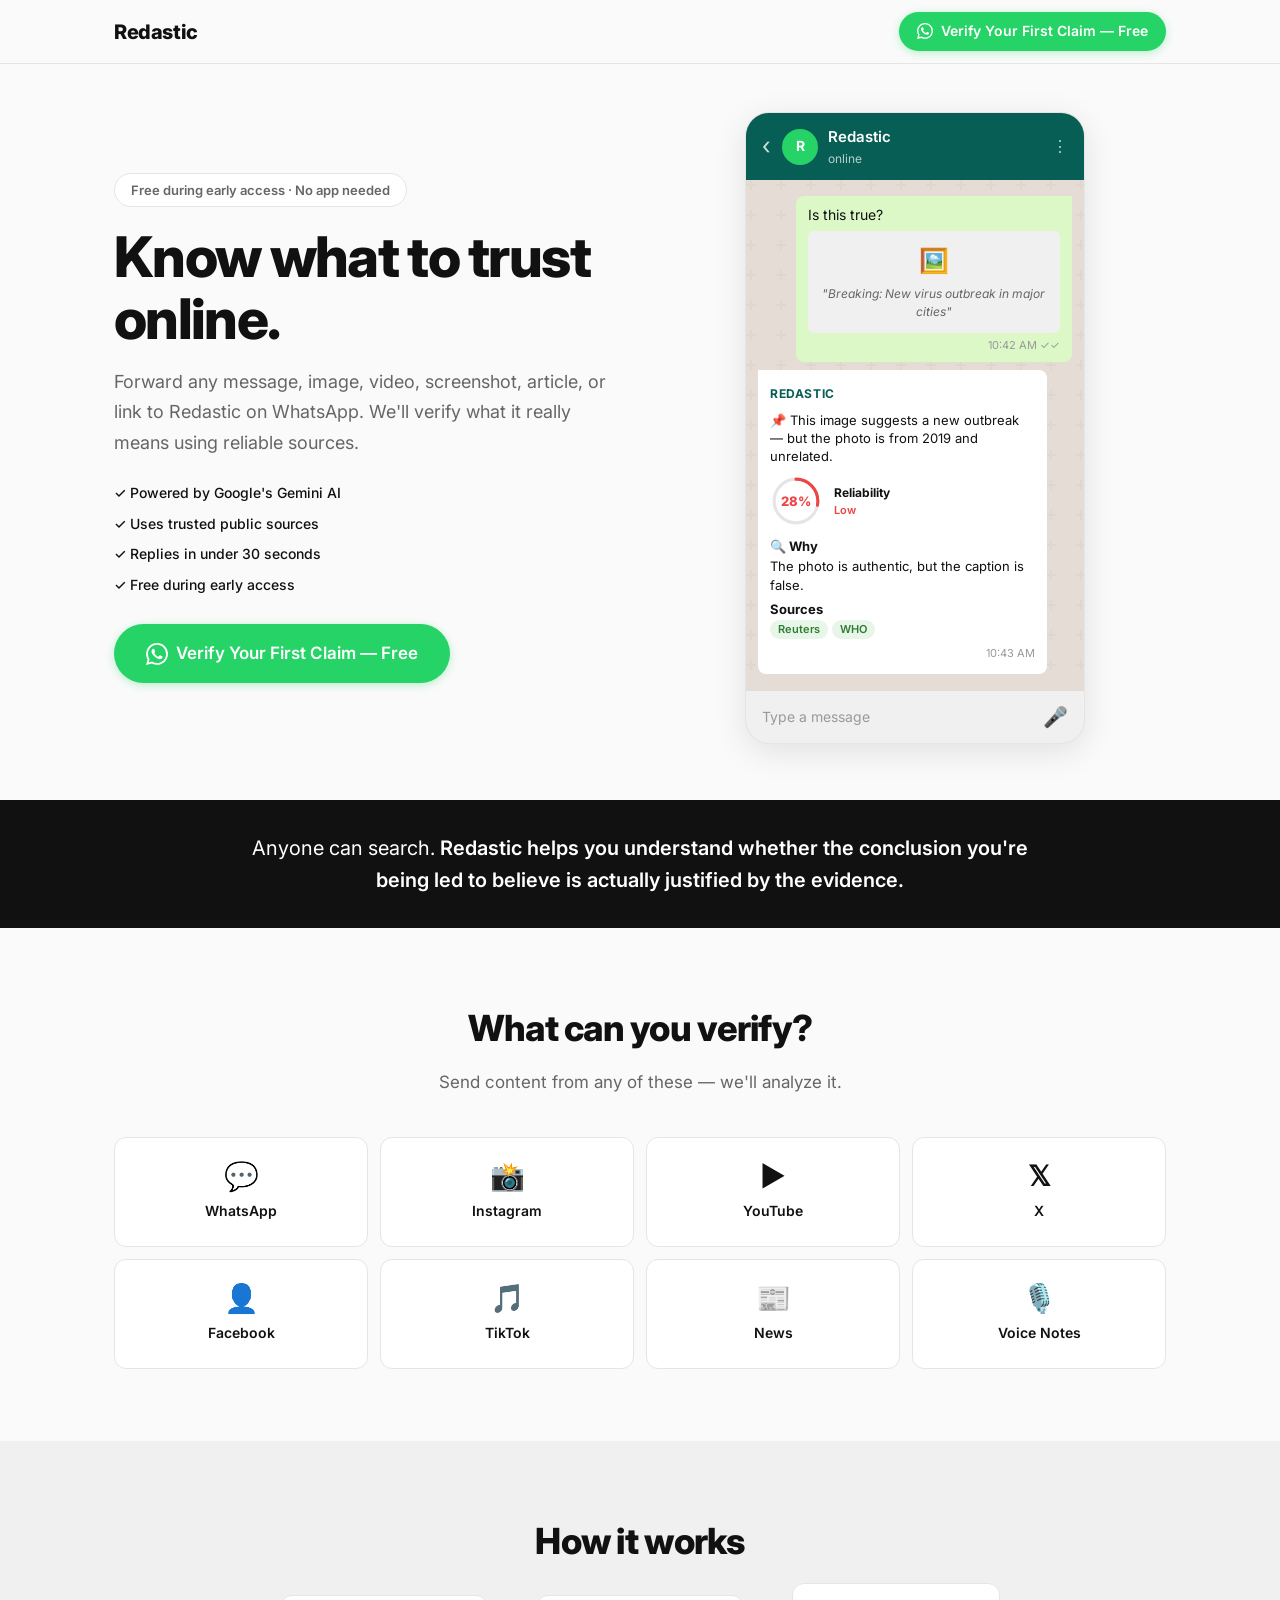
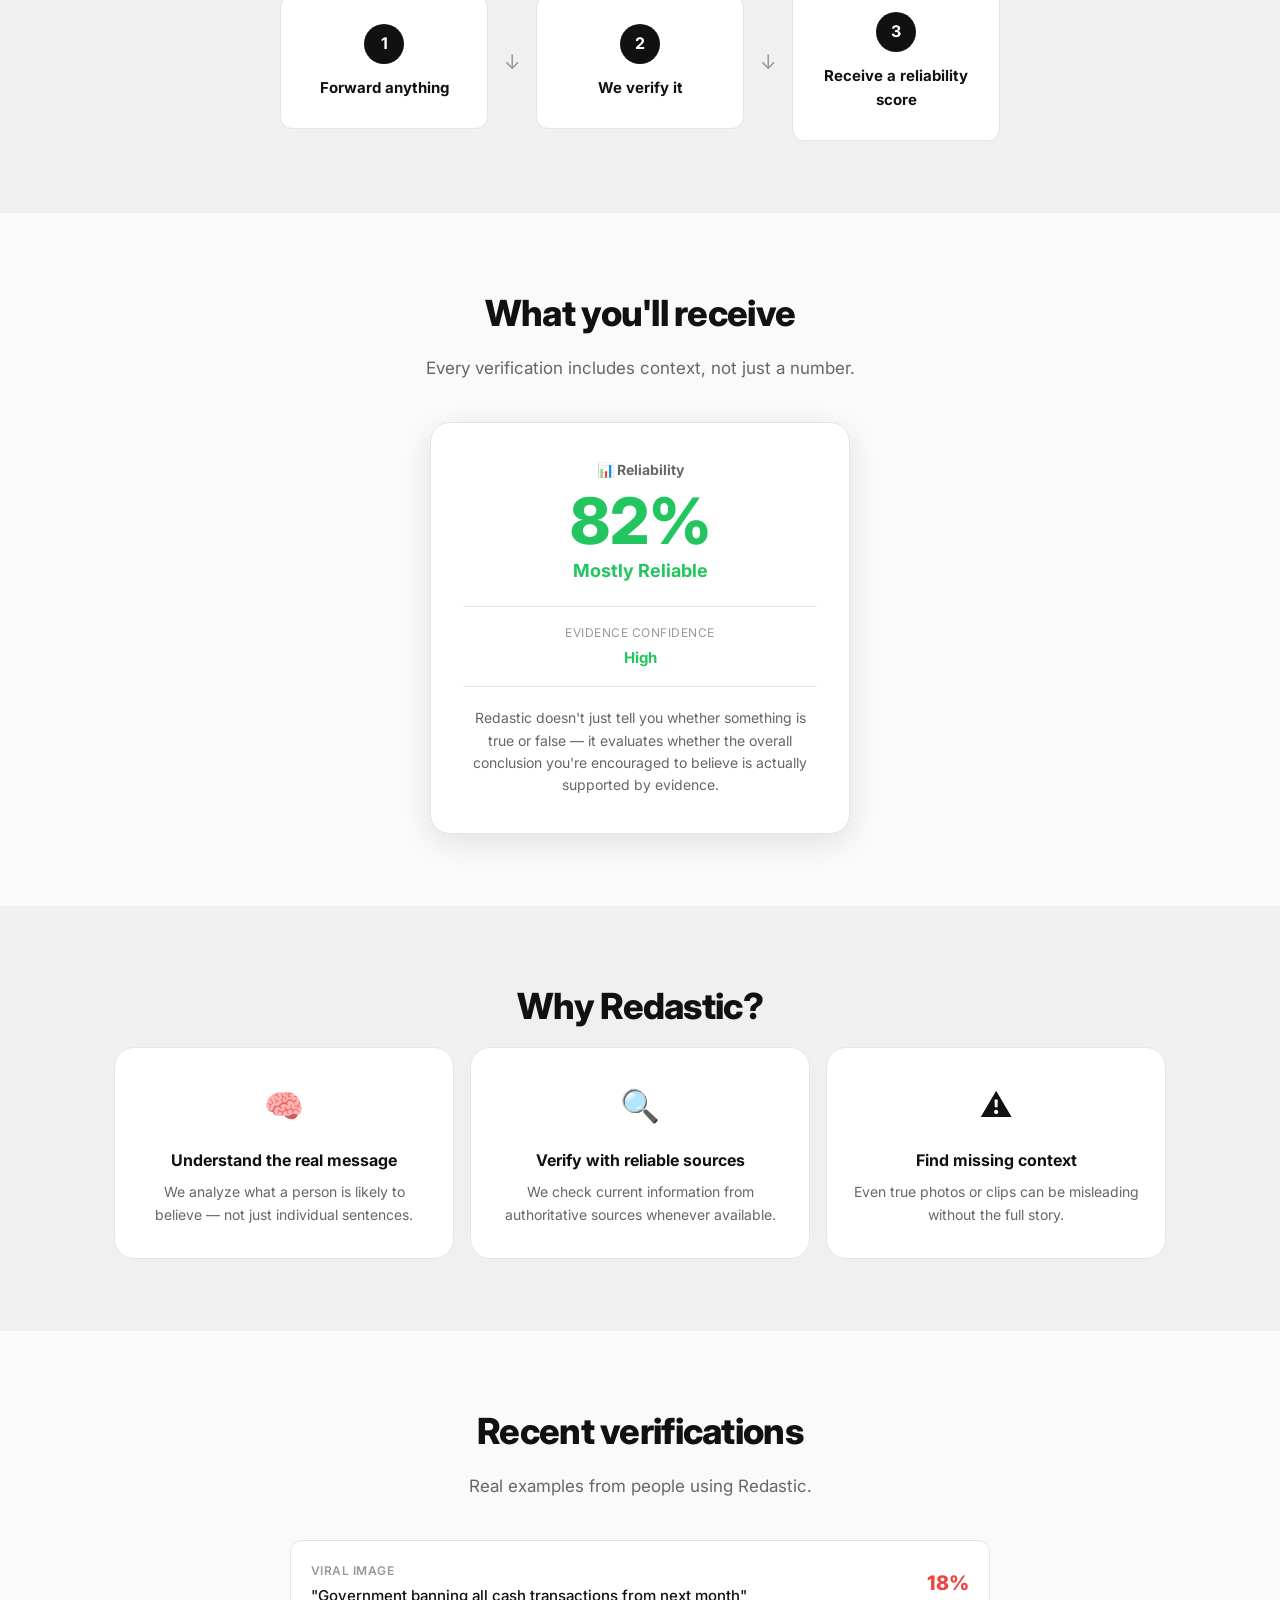
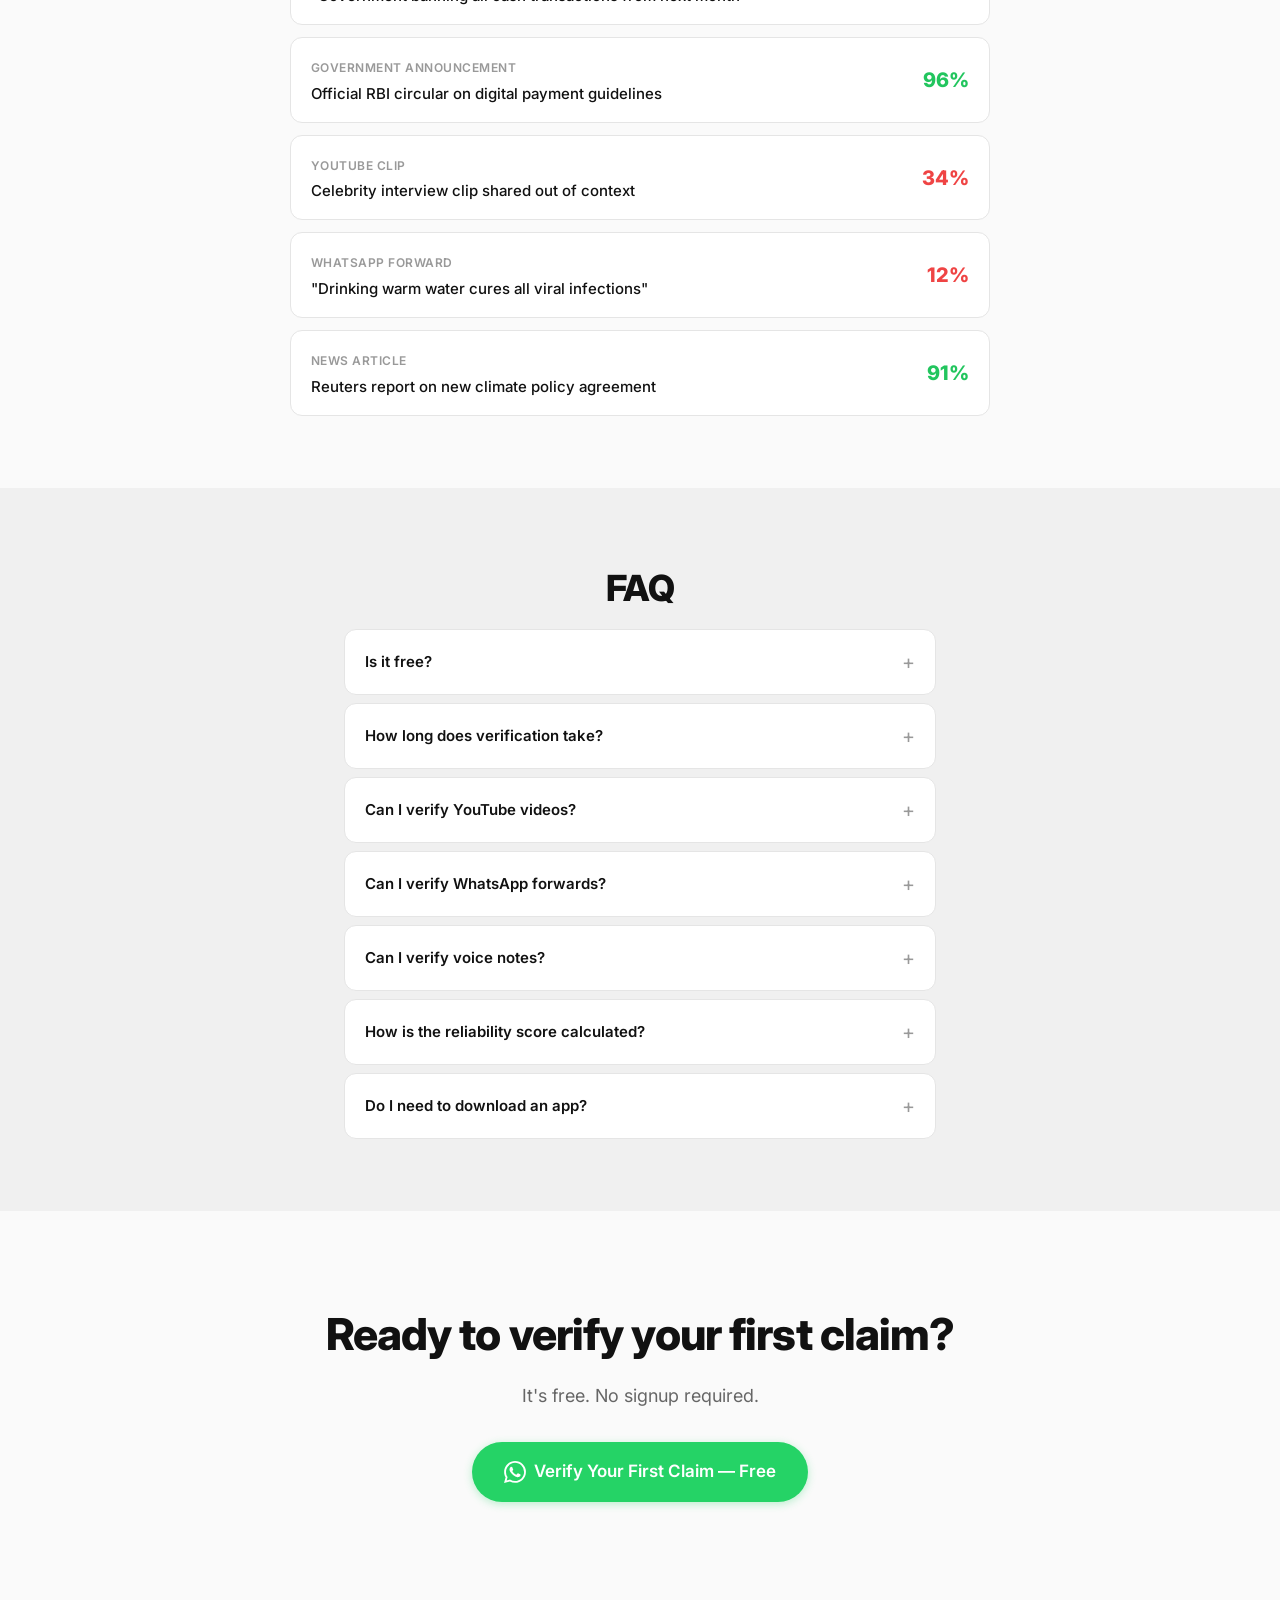
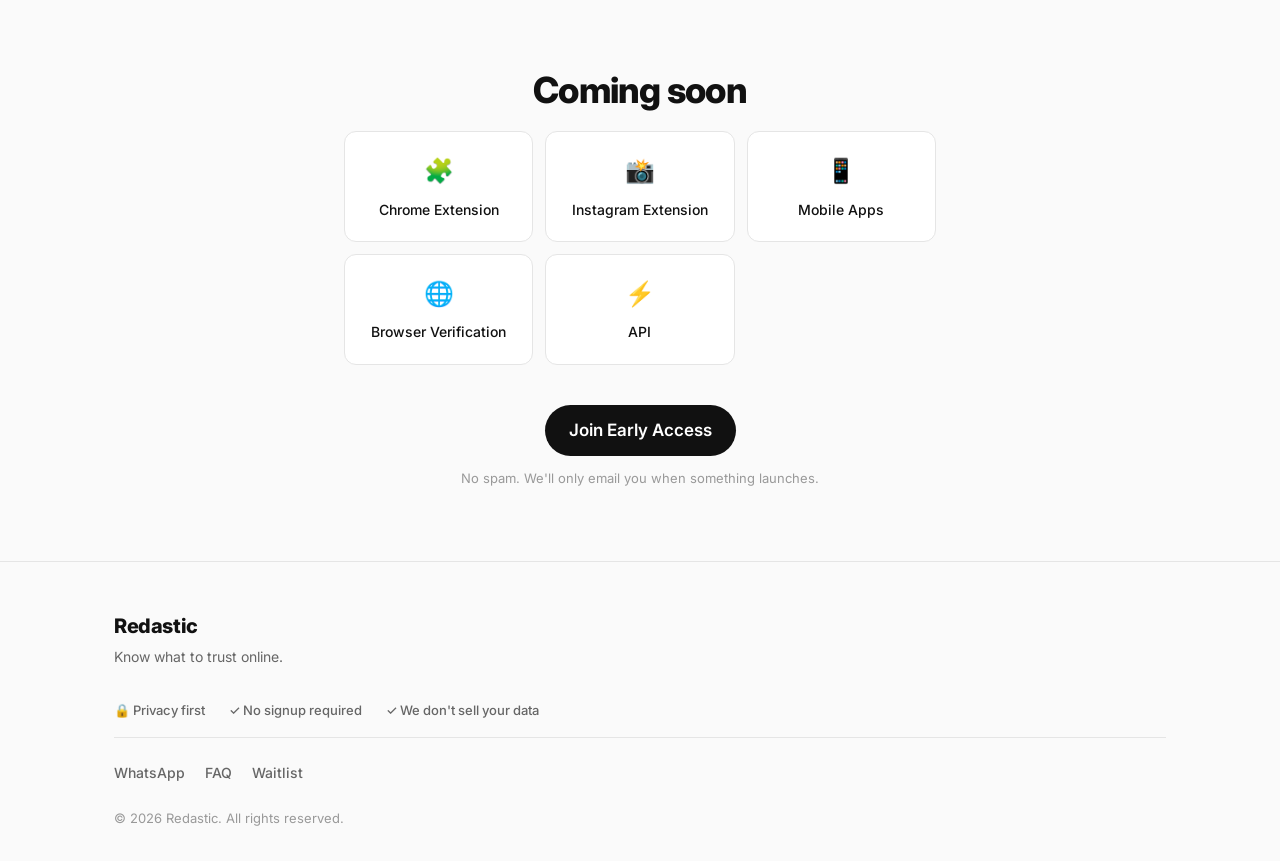
==== index.html @ 73dcb7c3 "Initial commit" ====
<!DOCTYPE html>
<html lang="en">
<head>
  <meta charset="UTF-8">
  <meta name="viewport" content="width=device-width, initial-scale=1.0">
  <title>Redastic — Know what to trust online</title>
  <meta name="description" content="Forward any message, image, video, or link to Redastic on WhatsApp. We verify what it really means using reliable sources. Free during early access.">
  <meta name="keywords" content="verify whatsapp message, fact check image, verify instagram reel, is this news fake, verify youtube video, ai fact checker, check if image is fake">
  <meta property="og:title" content="Redastic — Know what to trust online">
  <meta property="og:description" content="Forward any message, image, video, or link to Redastic on WhatsApp. We verify what it really means using reliable sources.">
  <meta property="og:type" content="website">
  <meta property="og:url" content="https://redastic.com">
  <meta name="twitter:card" content="summary_large_image">
  <link rel="canonical" href="https://redastic.com">
  <link rel="preconnect" href="https://fonts.googleapis.com">
  <link rel="preconnect" href="https://fonts.gstatic.com" crossorigin>
  <link href="https://fonts.googleapis.com/css2?family=Inter:wght@400;500;600;700;800&display=swap" rel="stylesheet">
  <link rel="stylesheet" href="css/styles.css">
  <link rel="icon" href="data:image/svg+xml,<svg xmlns='http://www.w3.org/2000/svg' viewBox='0 0 100 100'><text y='.9em' font-size='90'>🛡️</text></svg>">
</head>
<body>

  <!-- Nav -->
  <nav class="nav">
    <div class="container nav-inner">
      <a href="#" class="logo">Redastic</a>
      <a href="#" data-link="whatsapp" class="btn btn-whatsapp btn-sm" target="_blank" rel="noopener">
        <svg class="icon" viewBox="0 0 24 24" fill="currentColor" aria-hidden="true"><path d="M17.472 14.382c-.297-.149-1.758-.867-2.03-.967-.273-.099-.471-.148-.67.15-.197.297-.767.966-.94 1.164-.173.199-.347.223-.644.075-.297-.15-1.255-.463-2.39-1.475-.883-.788-1.48-1.761-1.653-2.059-.173-.297-.018-.458.13-.606.134-.133.298-.347.446-.52.149-.174.198-.298.298-.497.099-.198.05-.371-.025-.52-.075-.149-.669-1.612-.916-2.207-.242-.579-.487-.5-.669-.51-.173-.008-.371-.01-.57-.01-.198 0-.52.074-.792.372-.272.297-1.04 1.016-1.04 2.479 0 1.462 1.065 2.875 1.213 3.074.149.198 2.096 3.2 5.077 4.487.709.306 1.262.489 1.694.625.712.227 1.36.195 1.871.118.571-.085 1.758-.719 2.006-1.413.248-.694.248-1.289.173-1.413-.074-.124-.272-.198-.57-.347m-5.421 7.403h-.004a9.87 9.87 0 01-5.031-1.378l-.361-.214-3.741.982.998-3.648-.235-.374a9.86 9.86 0 01-1.51-5.26c.001-5.45 4.436-9.884 9.888-9.884 2.64 0 5.122 1.03 6.988 2.898a9.825 9.825 0 012.893 6.994c-.003 5.45-4.435 9.884-9.885 9.884m8.413-18.297A11.815 11.815 0 0012.05 0C5.495 0 .16 5.335.157 11.892c0 2.096.547 4.142 1.588 5.945L.057 24l6.305-1.654a11.882 11.882 0 005.683 1.448h.005c6.554 0 11.89-5.335 11.893-11.893a11.821 11.821 0 00-3.48-8.413z"/></svg>
        <span data-config="cta-text">Verify Your First Claim — Free</span>
      </a>
    </div>
  </nav>

  <!-- Hero -->
  <section class="hero">
    <div class="container hero-grid">
      <div class="hero-content reveal">
        <div class="hero-badge">Free during early access · No app needed</div>
        <h1 class="hero-title">Know what to trust online.</h1>
        <p class="hero-subtitle">
          Forward any message, image, video, screenshot, article, or link to Redastic on WhatsApp.
          We'll verify what it really means using reliable sources.
        </p>

        <ul class="trust-signals">
          <li>✓ Powered by Google's Gemini AI</li>
          <li>✓ Uses trusted public sources</li>
          <li>✓ Replies in under 30 seconds</li>
          <li>✓ Free during early access</li>
        </ul>

        <a href="#" data-link="whatsapp" class="btn btn-whatsapp btn-lg" target="_blank" rel="noopener">
          <svg class="icon" viewBox="0 0 24 24" fill="currentColor" aria-hidden="true"><path d="M17.472 14.382c-.297-.149-1.758-.867-2.03-.967-.273-.099-.471-.148-.67.15-.197.297-.767.966-.94 1.164-.173.199-.347.223-.644.075-.297-.15-1.255-.463-2.39-1.475-.883-.788-1.48-1.761-1.653-2.059-.173-.297-.018-.458.13-.606.134-.133.298-.347.446-.52.149-.174.198-.298.298-.497.099-.198.05-.371-.025-.52-.075-.149-.669-1.612-.916-2.207-.242-.579-.487-.5-.669-.51-.173-.008-.371-.01-.57-.01-.198 0-.52.074-.792.372-.272.297-1.04 1.016-1.04 2.479 0 1.462 1.065 2.875 1.213 3.074.149.198 2.096 3.2 5.077 4.487.709.306 1.262.489 1.694.625.712.227 1.36.195 1.871.118.571-.085 1.758-.719 2.006-1.413.248-.694.248-1.289.173-1.413-.074-.124-.272-.198-.57-.347m-5.421 7.403h-.004a9.87 9.87 0 01-5.031-1.378l-.361-.214-3.741.982.998-3.648-.235-.374a9.86 9.86 0 01-1.51-5.26c.001-5.45 4.436-9.884 9.888-9.884 2.64 0 5.122 1.03 6.988 2.898a9.825 9.825 0 012.893 6.994c-.003 5.45-4.435 9.884-9.885 9.884m8.413-18.297A11.815 11.815 0 0012.05 0C5.495 0 .16 5.335.157 11.892c0 2.096.547 4.142 1.588 5.945L.057 24l6.305-1.654a11.882 11.882 0 005.683 1.448h.005c6.554 0 11.89-5.335 11.893-11.893a11.821 11.821 0 00-3.48-8.413z"/></svg>
          <span data-config="cta-text">Verify Your First Claim — Free</span>
        </a>
      </div>

      <div class="hero-demo reveal reveal-delay">
        <div class="phone-mockup">
          <div class="phone-header">
            <div class="phone-back">‹</div>
            <div class="phone-contact">
              <div class="phone-avatar">R</div>
              <div>
                <div class="phone-name">Redastic</div>
                <div class="phone-status">online</div>
              </div>
            </div>
            <div class="phone-actions">⋮</div>
          </div>
          <div class="phone-chat" id="chat-demo">
            <div class="chat-bubble chat-outgoing">
              <p>Is this true?</p>
              <div class="forwarded-image">
                <div class="fake-image-placeholder">
                  <span>🖼️</span>
                  <p>"Breaking: New virus outbreak in major cities"</p>
                </div>
              </div>
              <span class="chat-time">10:42 AM ✓✓</span>
            </div>
            <div class="chat-bubble chat-incoming chat-result" id="result-bubble">
              <div class="result-header">
                <span class="result-label">Redastic</span>
              </div>
              <p class="result-pin">📌 This image suggests a new outbreak — but the photo is from 2019 and unrelated.</p>
              <div class="trust-score trust-low">
                <div class="score-ring">
                  <svg viewBox="0 0 100 100">
                    <circle cx="50" cy="50" r="42" class="score-bg"/>
                    <circle cx="50" cy="50" r="42" class="score-fill score-fill-low" style="stroke-dashoffset: 190"/>
                  </svg>
                  <span class="score-number">28%</span>
                </div>
                <div>
                  <span class="score-label">Reliability</span>
                  <span class="score-sublabel">Low</span>
                </div>
              </div>
              <div class="result-why">
                <strong>🔍 Why</strong>
                The photo is authentic, but the caption is false.
              </div>
              <div class="result-sources">
                <strong>Sources</strong>
                <div class="source-tags">
                  <span class="source-tag">Reuters</span>
                  <span class="source-tag">WHO</span>
                </div>
              </div>
              <span class="chat-time">10:43 AM</span>
            </div>
          </div>
          <div class="phone-input">
            <span>Type a message</span>
            <div class="phone-mic">🎤</div>
          </div>
        </div>
      </div>
    </div>
  </section>

  <!-- USP -->
  <section class="usp-strip">
    <div class="container">
      <p class="usp-text reveal">
        Anyone can search. <strong>Redastic helps you understand whether the conclusion you're being led to believe is actually justified by the evidence.</strong>
      </p>
    </div>
  </section>

  <!-- Supported Platforms -->
  <section class="section" id="platforms">
    <div class="container">
      <h2 class="section-title reveal">What can you verify?</h2>
      <p class="section-subtitle reveal">Send content from any of these — we'll analyze it.</p>
      <div class="platform-grid">
        <div class="platform-card reveal">
          <span class="platform-icon">💬</span>
          <span>WhatsApp</span>
        </div>
        <div class="platform-card reveal">
          <span class="platform-icon">📸</span>
          <span>Instagram</span>
        </div>
        <div class="platform-card reveal">
          <span class="platform-icon">▶️</span>
          <span>YouTube</span>
        </div>
        <div class="platform-card reveal">
          <span class="platform-icon">𝕏</span>
          <span>X</span>
        </div>
        <div class="platform-card reveal">
          <span class="platform-icon">👤</span>
          <span>Facebook</span>
        </div>
        <div class="platform-card reveal">
          <span class="platform-icon">🎵</span>
          <span>TikTok</span>
        </div>
        <div class="platform-card reveal">
          <span class="platform-icon">📰</span>
          <span>News</span>
        </div>
        <div class="platform-card reveal">
          <span class="platform-icon">🎙️</span>
          <span>Voice Notes</span>
        </div>
      </div>
    </div>
  </section>

  <!-- How it works -->
  <section class="section section-alt" id="how">
    <div class="container">
      <h2 class="section-title reveal">How it works</h2>
      <div class="steps-horizontal">
        <div class="step-mini reveal">
          <div class="step-mini-number">1</div>
          <h3>Forward anything</h3>
        </div>
        <div class="step-mini-arrow">↓</div>
        <div class="step-mini reveal">
          <div class="step-mini-number">2</div>
          <h3>We verify it</h3>
        </div>
        <div class="step-mini-arrow">↓</div>
        <div class="step-mini reveal">
          <div class="step-mini-number">3</div>
          <h3>Receive a reliability score</h3>
        </div>
      </div>
    </div>
  </section>

  <!-- Reliability Example -->
  <section class="section" id="example">
    <div class="container">
      <h2 class="section-title reveal">What you'll receive</h2>
      <p class="section-subtitle reveal">Every verification includes context, not just a number.</p>
      <div class="reliability-card reveal">
        <div class="reliability-header">📊 Reliability</div>
        <div class="reliability-score score-high">82%</div>
        <div class="reliability-label">Mostly Reliable</div>
        <div class="reliability-meta">
          <div class="reliability-meta-item">
            <span class="meta-label">Evidence Confidence</span>
            <span class="meta-value">High</span>
          </div>
        </div>
        <p class="reliability-desc">
          Redastic doesn't just tell you whether something is true or false — it evaluates whether the overall conclusion you're encouraged to believe is actually supported by evidence.
        </p>
      </div>
    </div>
  </section>

  <!-- Why Redastic -->
  <section class="section section-alt" id="why">
    <div class="container">
      <h2 class="section-title reveal">Why Redastic?</h2>
      <div class="why-grid">
        <div class="why-card reveal">
          <span class="why-icon">🧠</span>
          <h3>Understand the real message</h3>
          <p>We analyze what a person is likely to believe — not just individual sentences.</p>
        </div>
        <div class="why-card reveal">
          <span class="why-icon">🔍</span>
          <h3>Verify with reliable sources</h3>
          <p>We check current information from authoritative sources whenever available.</p>
        </div>
        <div class="why-card reveal">
          <span class="why-icon">⚠️</span>
          <h3>Find missing context</h3>
          <p>Even true photos or clips can be misleading without the full story.</p>
        </div>
      </div>
    </div>
  </section>

  <!-- Recent Verifications -->
  <section class="section" id="recent">
    <div class="container">
      <h2 class="section-title reveal">Recent verifications</h2>
      <p class="section-subtitle reveal">Real examples from people using Redastic.</p>
      <div class="recent-list">
        <div class="recent-item reveal">
          <div class="recent-content">
            <span class="recent-type">Viral image</span>
            <p class="recent-title">"Government banning all cash transactions from next month"</p>
          </div>
          <div class="recent-score score-low">18%</div>
        </div>
        <div class="recent-item reveal">
          <div class="recent-content">
            <span class="recent-type">Government announcement</span>
            <p class="recent-title">Official RBI circular on digital payment guidelines</p>
          </div>
          <div class="recent-score score-high">96%</div>
        </div>
        <div class="recent-item reveal">
          <div class="recent-content">
            <span class="recent-type">YouTube clip</span>
            <p class="recent-title">Celebrity interview clip shared out of context</p>
          </div>
          <div class="recent-score score-low">34%</div>
        </div>
        <div class="recent-item reveal">
          <div class="recent-content">
            <span class="recent-type">WhatsApp forward</span>
            <p class="recent-title">"Drinking warm water cures all viral infections"</p>
          </div>
          <div class="recent-score score-low">12%</div>
        </div>
        <div class="recent-item reveal">
          <div class="recent-content">
            <span class="recent-type">News article</span>
            <p class="recent-title">Reuters report on new climate policy agreement</p>
          </div>
          <div class="recent-score score-high">91%</div>
        </div>
      </div>
    </div>
  </section>

  <!-- FAQ -->
  <section class="section section-alt" id="faq">
    <div class="container container-narrow">
      <h2 class="section-title reveal">FAQ</h2>
      <div class="faq-list">
        <details class="faq-item reveal">
          <summary>Is it free?</summary>
          <p>Yes. Redastic is completely free during early access. Just message us on WhatsApp.</p>
        </details>
        <details class="faq-item reveal">
          <summary>How long does verification take?</summary>
          <p>Most verifications are returned in under 30 seconds. Complex content may take a bit longer.</p>
        </details>
        <details class="faq-item reveal">
          <summary>Can I verify YouTube videos?</summary>
          <p>Yes. Send us any YouTube link and we'll check the claims, context, and sources behind the video.</p>
        </details>
        <details class="faq-item reveal">
          <summary>Can I verify WhatsApp forwards?</summary>
          <p>Yes. Forward any message, image, or video directly to Redastic and we'll analyze it.</p>
        </details>
        <details class="faq-item reveal">
          <summary>Can I verify voice notes?</summary>
          <p>Yes. Send voice messages and we'll transcribe and verify the claims being made.</p>
        </details>
        <details class="faq-item reveal">
          <summary>How is the reliability score calculated?</summary>
          <p>We evaluate whether the conclusion you're being led to believe is supported by evidence from trusted sources — not just whether individual facts are true.</p>
        </details>
        <details class="faq-item reveal">
          <summary>Do I need to download an app?</summary>
          <p>No. Just message us on WhatsApp. No signup, no login, no account needed.</p>
        </details>
      </div>
    </div>
  </section>

  <!-- CTA -->
  <section class="section cta-section">
    <div class="container reveal">
      <h2 class="cta-title">Ready to verify your first claim?</h2>
      <p class="cta-subtitle">It's free. No signup required.</p>
      <a href="#" data-link="whatsapp" class="btn btn-whatsapp btn-lg" target="_blank" rel="noopener">
        <svg class="icon" viewBox="0 0 24 24" fill="currentColor" aria-hidden="true"><path d="M17.472 14.382c-.297-.149-1.758-.867-2.03-.967-.273-.099-.471-.148-.67.15-.197.297-.767.966-.94 1.164-.173.199-.347.223-.644.075-.297-.15-1.255-.463-2.39-1.475-.883-.788-1.48-1.761-1.653-2.059-.173-.297-.018-.458.13-.606.134-.133.298-.347.446-.52.149-.174.198-.298.298-.497.099-.198.05-.371-.025-.52-.075-.149-.669-1.612-.916-2.207-.242-.579-.487-.5-.669-.51-.173-.008-.371-.01-.57-.01-.198 0-.52.074-.792.372-.272.297-1.04 1.016-1.04 2.479 0 1.462 1.065 2.875 1.213 3.074.149.198 2.096 3.2 5.077 4.487.709.306 1.262.489 1.694.625.712.227 1.36.195 1.871.118.571-.085 1.758-.719 2.006-1.413.248-.694.248-1.289.173-1.413-.074-.124-.272-.198-.57-.347m-5.421 7.403h-.004a9.87 9.87 0 01-5.031-1.378l-.361-.214-3.741.982.998-3.648-.235-.374a9.86 9.86 0 01-1.51-5.26c.001-5.45 4.436-9.884 9.888-9.884 2.64 0 5.122 1.03 6.988 2.898a9.825 9.825 0 012.893 6.994c-.003 5.45-4.435 9.884-9.885 9.884m8.413-18.297A11.815 11.815 0 0012.05 0C5.495 0 .16 5.335.157 11.892c0 2.096.547 4.142 1.588 5.945L.057 24l6.305-1.654a11.882 11.882 0 005.683 1.448h.005c6.554 0 11.89-5.335 11.893-11.893a11.821 11.821 0 00-3.48-8.413z"/></svg>
        <span data-config="cta-text">Verify Your First Claim — Free</span>
      </a>
    </div>
  </section>

  <!-- Waitlist -->
  <section class="section waitlist-section" id="waitlist">
    <div class="container container-narrow">
      <h2 class="section-title reveal">Coming soon</h2>
      <div class="coming-soon-grid">
        <div class="coming-item reveal">
          <span class="coming-icon">🧩</span>
          <span>Chrome Extension</span>
        </div>
        <div class="coming-item reveal">
          <span class="coming-icon">📸</span>
          <span>Instagram Extension</span>
        </div>
        <div class="coming-item reveal">
          <span class="coming-icon">📱</span>
          <span>Mobile Apps</span>
        </div>
        <div class="coming-item reveal">
          <span class="coming-icon">🌐</span>
          <span>Browser Verification</span>
        </div>
        <div class="coming-item reveal">
          <span class="coming-icon">⚡</span>
          <span>API</span>
        </div>
      </div>

      <div class="waitlist-form-wrapper reveal">
        <a
          href="#"
          data-link="waitlist"
          class="btn btn-primary btn-lg waitlist-link"
          target="_blank"
          rel="noopener noreferrer">
          Join Early Access
        </a>
        <p class="waitlist-note">No spam. We'll only email you when something launches.</p>
      </div>
    </div>
  </section>

  <!-- Footer -->
  <footer class="footer">
    <div class="container footer-inner">
      <div class="footer-brand">
        <span class="logo">Redastic</span>
        <p>Know what to trust online.</p>
      </div>
      <div class="footer-trust">
        <span>🔒 Privacy first</span>
        <span>✓ No signup required</span>
        <span>✓ We don't sell your data</span>
      </div>
      <div class="footer-links">
        <a href="#" data-link="whatsapp" target="_blank" rel="noopener">WhatsApp</a>
        <a href="#faq">FAQ</a>
        <a href="#waitlist">Waitlist</a>
      </div>
      <p class="footer-copy">&copy; <span data-config="copyright-year">2026</span> Redastic. All rights reserved.</p>
    </div>
  </footer>

  <script src="js/config.js"></script>
  <script src="js/script.js"></script>
</body>
</html>
---- css/styles.css ----
/* ── Reset & Base ── */
*, *::before, *::after { box-sizing: border-box; margin: 0; padding: 0; }

:root {
  --bg: #fafafa;
  --bg-alt: #f0f0f0;
  --surface: #ffffff;
  --text: #111111;
  --text-muted: #666666;
  --text-light: #999999;
  --border: #e5e5e5;
  --accent: #111111;
  --whatsapp: #25D366;
  --whatsapp-dark: #1da851;
  --score-low: #ef4444;
  --score-mid: #f59e0b;
  --score-high: #22c55e;
  --radius: 12px;
  --radius-lg: 20px;
  --shadow: 0 1px 3px rgba(0,0,0,.06), 0 4px 16px rgba(0,0,0,.04);
  --shadow-lg: 0 8px 32px rgba(0,0,0,.1);
  --font: 'Inter', -apple-system, BlinkMacSystemFont, 'Segoe UI', sans-serif;
  --max-width: 1100px;
  --nav-height: 64px;
}

html { scroll-behavior: smooth; }

body {
  font-family: var(--font);
  background: var(--bg);
  color: var(--text);
  line-height: 1.6;
  -webkit-font-smoothing: antialiased;
}

.container {
  max-width: var(--max-width);
  margin: 0 auto;
  padding: 0 24px;
}

.container-narrow { max-width: 640px; }

/* ── Nav ── */
.nav {
  position: sticky;
  top: 0;
  z-index: 100;
  background: rgba(250, 250, 250, .9);
  backdrop-filter: blur(12px);
  -webkit-backdrop-filter: blur(12px);
  border-bottom: 1px solid var(--border);
  height: var(--nav-height);
}

.nav-inner {
  display: flex;
  align-items: center;
  justify-content: space-between;
  height: 100%;
}

.logo {
  font-size: 1.25rem;
  font-weight: 800;
  color: var(--text);
  text-decoration: none;
  letter-spacing: -0.02em;
}

/* ── Buttons ── */
.btn {
  display: inline-flex;
  align-items: center;
  gap: 8px;
  font-family: var(--font);
  font-weight: 600;
  font-size: .9375rem;
  border: none;
  border-radius: 100px;
  cursor: pointer;
  text-decoration: none;
  transition: transform .2s ease, box-shadow .2s ease, background .2s ease;
  white-space: nowrap;
}

.btn:hover { transform: translateY(-2px); }
.btn:active { transform: scale(.97) translateY(0); }

.btn .icon { width: 20px; height: 20px; flex-shrink: 0; }

.btn-whatsapp {
  background: var(--whatsapp);
  color: #fff;
  padding: 12px 24px;
  box-shadow: 0 2px 8px rgba(37, 211, 102, .3);
}

.btn-whatsapp:hover {
  background: var(--whatsapp-dark);
  box-shadow: 0 6px 20px rgba(37, 211, 102, .45);
}

.btn-lg { padding: 16px 32px; font-size: 1.0625rem; }
.btn-lg .icon { width: 22px; height: 22px; }

.btn-sm { padding: 8px 18px; font-size: .875rem; }
.btn-sm .icon { width: 16px; height: 16px; }

.btn-primary {
  background: var(--accent);
  color: #fff;
  padding: 12px 24px;
}

.btn-primary:hover {
  background: #333;
  box-shadow: 0 6px 20px rgba(0, 0, 0, .15);
}

/* ── Hero ── */
.hero {
  padding: 48px 0 56px;
}

.hero-grid {
  display: grid;
  grid-template-columns: 1fr 1fr;
  gap: 48px;
  align-items: center;
}

.hero-content {
  text-align: left;
}

.hero-badge {
  display: inline-block;
  font-size: .8125rem;
  font-weight: 600;
  color: var(--text-muted);
  background: var(--surface);
  border: 1px solid var(--border);
  border-radius: 100px;
  padding: 6px 16px;
  margin-bottom: 20px;
}

.hero-title {
  font-size: clamp(2.25rem, 5vw, 3.5rem);
  font-weight: 800;
  letter-spacing: -0.03em;
  line-height: 1.1;
  margin-bottom: 16px;
}

.hero-subtitle {
  font-size: clamp(1rem, 2vw, 1.125rem);
  color: var(--text-muted);
  line-height: 1.7;
  margin-bottom: 24px;
}

.trust-signals {
  list-style: none;
  display: flex;
  flex-direction: column;
  gap: 8px;
  margin-bottom: 28px;
}

.trust-signals li {
  font-size: .875rem;
  font-weight: 500;
  color: var(--text);
}

.hero-demo {
  display: flex;
  justify-content: center;
}

/* ── USP Strip ── */
.usp-strip {
  background: var(--accent);
  color: #fff;
  padding: 32px 0;
}

.usp-text {
  font-size: clamp(1rem, 2.5vw, 1.25rem);
  text-align: center;
  line-height: 1.6;
  max-width: 800px;
  margin: 0 auto;
}

.usp-text strong {
  font-weight: 600;
  color: #fff;
}

/* ── Sections ── */
.section { padding: 72px 0; }
.section-alt { background: var(--bg-alt); }

.section-title {
  font-size: clamp(1.75rem, 4vw, 2.25rem);
  font-weight: 800;
  letter-spacing: -0.02em;
  text-align: center;
  margin-bottom: 12px;
}

.section-subtitle {
  text-align: center;
  color: var(--text-muted);
  font-size: 1.0625rem;
  margin-bottom: 40px;
}

/* ── Phone Mockup ── */
.phone-mockup {
  width: 100%;
  max-width: 340px;
  background: #e5ddd5;
  border-radius: 24px;
  overflow: hidden;
  box-shadow: var(--shadow-lg);
  border: 1px solid var(--border);
}

.phone-header {
  display: flex;
  align-items: center;
  justify-content: space-between;
  background: #075e54;
  color: #fff;
  padding: 12px 16px;
  gap: 12px;
}

.phone-back { font-size: 1.5rem; opacity: .8; }

.phone-contact {
  display: flex;
  align-items: center;
  gap: 10px;
  flex: 1;
}

.phone-avatar {
  width: 36px;
  height: 36px;
  border-radius: 50%;
  background: #25D366;
  display: flex;
  align-items: center;
  justify-content: center;
  font-weight: 700;
  font-size: .875rem;
}

.phone-name { font-weight: 600; font-size: .9375rem; }
.phone-status { font-size: .75rem; opacity: .7; }
.phone-actions { opacity: .7; }

.phone-chat {
  padding: 16px 12px;
  min-height: 340px;
  display: flex;
  flex-direction: column;
  gap: 8px;
  background: url("data:image/svg+xml,%3Csvg width='60' height='60' viewBox='0 0 60 60' xmlns='http://www.w3.org/2000/svg'%3E%3Cg fill='none' fill-rule='evenodd'%3E%3Cg fill='%23d4cdc4' fill-opacity='0.4'%3E%3Cpath d='M36 34v-4h-2v4h-4v2h4v4h2v-4h4v-2h-4zm0-30V0h-2v4h-4v2h4v4h2V6h4V4h-4zM6 34v-4H4v4H0v2h4v4h2v-4h4v-2H6zM6 4V0H4v4H0v2h4v4h2V6h4V4H6z'/%3E%3C/g%3E%3C/g%3E%3C/svg%3E");
}

.chat-bubble {
  max-width: 88%;
  padding: 8px 12px;
  border-radius: 8px;
  font-size: .875rem;
  line-height: 1.5;
}

.chat-incoming {
  align-self: flex-start;
  background: #fff;
  border-top-left-radius: 0;
}

.chat-outgoing {
  align-self: flex-end;
  background: #dcf8c6;
  border-top-right-radius: 0;
}

.chat-time {
  display: block;
  font-size: .6875rem;
  color: var(--text-light);
  text-align: right;
  margin-top: 4px;
}

.fake-image-placeholder {
  background: #f0f0f0;
  border-radius: 6px;
  padding: 12px;
  text-align: center;
  margin-top: 6px;
}

.fake-image-placeholder span { font-size: 1.5rem; }
.fake-image-placeholder p {
  font-size: .75rem;
  color: var(--text-muted);
  margin-top: 6px;
  font-style: italic;
}

.chat-result { padding: 12px; max-width: 92%; }

.result-header { margin-bottom: 8px; }

.result-label {
  font-size: .75rem;
  font-weight: 700;
  text-transform: uppercase;
  letter-spacing: .05em;
  color: #075e54;
}

.result-pin {
  font-size: .8125rem;
  margin-bottom: 10px;
  line-height: 1.4;
}

.trust-score {
  display: flex;
  align-items: center;
  gap: 12px;
  margin-bottom: 10px;
}

.score-ring {
  position: relative;
  width: 52px;
  height: 52px;
  flex-shrink: 0;
}

.score-ring svg {
  width: 100%;
  height: 100%;
  transform: rotate(-90deg);
}

.score-bg {
  fill: none;
  stroke: #e5e5e5;
  stroke-width: 6;
}

.score-fill {
  fill: none;
  stroke-width: 6;
  stroke-linecap: round;
  stroke-dasharray: 264;
  transition: stroke-dashoffset 1.5s ease;
}

.score-fill-low { stroke: var(--score-low); stroke-dashoffset: 190; }

.score-number {
  position: absolute;
  inset: 0;
  display: flex;
  align-items: center;
  justify-content: center;
  font-size: .8125rem;
  font-weight: 800;
  color: var(--score-low);
}

.score-label {
  display: block;
  font-size: .75rem;
  font-weight: 700;
  color: var(--text);
}

.score-sublabel {
  display: block;
  font-size: .6875rem;
  color: var(--score-low);
  font-weight: 600;
}

.result-why, .result-sources {
  font-size: .8125rem;
  margin-bottom: 6px;
  line-height: 1.4;
}

.result-why strong, .result-sources strong {
  display: block;
  margin-bottom: 2px;
}

.source-tags {
  display: flex;
  flex-wrap: wrap;
  gap: 4px;
}

.source-tag {
  font-size: .6875rem;
  font-weight: 600;
  background: #e8f5e9;
  color: #2e7d32;
  padding: 2px 8px;
  border-radius: 100px;
}

.phone-input {
  display: flex;
  align-items: center;
  justify-content: space-between;
  background: #f0f0f0;
  padding: 10px 16px;
  font-size: .875rem;
  color: var(--text-light);
  border-top: 1px solid #ddd;
}

.phone-mic { font-size: 1.25rem; }

/* ── Platform Grid ── */
.platform-grid {
  display: grid;
  grid-template-columns: repeat(4, 1fr);
  gap: 12px;
}

.platform-card {
  display: flex;
  flex-direction: column;
  align-items: center;
  gap: 10px;
  background: var(--surface);
  border: 1px solid var(--border);
  border-radius: var(--radius);
  padding: 24px 16px;
  font-weight: 600;
  font-size: .875rem;
  transition: box-shadow .2s ease, transform .2s ease;
}

.platform-card:hover {
  box-shadow: var(--shadow);
  transform: translateY(-3px);
}

.platform-icon {
  font-size: 1.75rem;
  line-height: 1;
}

/* ── Steps Horizontal ── */
.steps-horizontal {
  display: flex;
  align-items: center;
  justify-content: center;
  gap: 16px;
  max-width: 720px;
  margin: 0 auto;
}

.step-mini {
  flex: 1;
  text-align: center;
  background: var(--surface);
  border: 1px solid var(--border);
  border-radius: var(--radius);
  padding: 28px 20px;
  transition: box-shadow .2s ease, transform .2s ease;
}

.step-mini:hover {
  box-shadow: var(--shadow);
  transform: translateY(-2px);
}

.step-mini-number {
  width: 40px;
  height: 40px;
  border-radius: 50%;
  background: var(--accent);
  color: #fff;
  display: flex;
  align-items: center;
  justify-content: center;
  font-weight: 700;
  font-size: 1rem;
  margin: 0 auto 12px;
}

.step-mini h3 {
  font-size: .9375rem;
  font-weight: 700;
}

.step-mini-arrow {
  font-size: 1.25rem;
  color: var(--text-light);
  flex-shrink: 0;
}

/* ── Reliability Card ── */
.reliability-card {
  max-width: 420px;
  margin: 0 auto;
  background: var(--surface);
  border: 1px solid var(--border);
  border-radius: var(--radius-lg);
  padding: 36px 32px;
  text-align: center;
  box-shadow: var(--shadow-lg);
}

.reliability-header {
  font-size: .875rem;
  font-weight: 700;
  color: var(--text-muted);
  margin-bottom: 8px;
}

.reliability-score {
  font-size: 4rem;
  font-weight: 800;
  line-height: 1;
  margin-bottom: 4px;
}

.reliability-label {
  font-size: 1.125rem;
  font-weight: 700;
  color: var(--score-high);
  margin-bottom: 20px;
}

.reliability-meta {
  display: flex;
  justify-content: center;
  gap: 24px;
  padding: 16px 0;
  border-top: 1px solid var(--border);
  border-bottom: 1px solid var(--border);
  margin-bottom: 20px;
}

.reliability-meta-item {
  display: flex;
  flex-direction: column;
  gap: 4px;
}

.meta-label {
  font-size: .75rem;
  color: var(--text-light);
  text-transform: uppercase;
  letter-spacing: .04em;
}

.meta-value {
  font-size: .9375rem;
  font-weight: 700;
  color: var(--score-high);
}

.reliability-desc {
  font-size: .875rem;
  color: var(--text-muted);
  line-height: 1.6;
}

.score-low { color: var(--score-low); }
.score-high { color: var(--score-high); }

/* ── Why Grid ── */
.why-grid {
  display: grid;
  grid-template-columns: repeat(3, 1fr);
  gap: 16px;
}

.why-card {
  background: var(--surface);
  border: 1px solid var(--border);
  border-radius: var(--radius-lg);
  padding: 32px 24px;
  text-align: center;
  transition: box-shadow .2s ease, transform .2s ease;
}

.why-card:hover {
  box-shadow: var(--shadow);
  transform: translateY(-3px);
}

.why-icon {
  font-size: 2rem;
  display: block;
  margin-bottom: 16px;
}

.why-card h3 {
  font-size: 1rem;
  font-weight: 700;
  margin-bottom: 8px;
}

.why-card p {
  font-size: .875rem;
  color: var(--text-muted);
  line-height: 1.6;
}

/* ── Recent Verifications ── */
.recent-list {
  display: flex;
  flex-direction: column;
  gap: 12px;
  max-width: 700px;
  margin: 0 auto;
}

.recent-item {
  display: flex;
  align-items: center;
  justify-content: space-between;
  gap: 16px;
  background: var(--surface);
  border: 1px solid var(--border);
  border-radius: var(--radius);
  padding: 16px 20px;
  transition: box-shadow .2s ease, transform .2s ease;
}

.recent-item:hover {
  box-shadow: var(--shadow);
  transform: translateX(4px);
}

.recent-type {
  font-size: .75rem;
  font-weight: 600;
  text-transform: uppercase;
  letter-spacing: .04em;
  color: var(--text-light);
}

.recent-title {
  font-size: .9375rem;
  font-weight: 500;
  margin-top: 2px;
}

.recent-score {
  font-size: 1.25rem;
  font-weight: 800;
  flex-shrink: 0;
  min-width: 56px;
  text-align: right;
}

/* ── FAQ ── */
.faq-list {
  display: flex;
  flex-direction: column;
  gap: 8px;
}

.faq-item {
  background: var(--surface);
  border: 1px solid var(--border);
  border-radius: var(--radius);
  overflow: hidden;
  transition: box-shadow .2s ease;
}

.faq-item:hover { box-shadow: var(--shadow); }

.faq-item summary {
  padding: 16px 20px;
  font-weight: 600;
  font-size: .9375rem;
  cursor: pointer;
  list-style: none;
  display: flex;
  align-items: center;
  justify-content: space-between;
}

.faq-item summary::-webkit-details-marker { display: none; }

.faq-item summary::after {
  content: '+';
  font-size: 1.25rem;
  font-weight: 400;
  color: var(--text-light);
  transition: transform .2s;
}

.faq-item[open] summary::after { content: '−'; }

.faq-item p {
  padding: 0 20px 16px;
  font-size: .875rem;
  color: var(--text-muted);
  line-height: 1.6;
}

/* ── CTA ── */
.cta-section {
  text-align: center;
  padding: 88px 0;
}

.cta-title {
  font-size: clamp(2rem, 5vw, 2.75rem);
  font-weight: 800;
  letter-spacing: -0.02em;
  margin-bottom: 12px;
}

.cta-subtitle {
  color: var(--text-muted);
  font-size: 1.125rem;
  margin-bottom: 32px;
}

/* ── Waitlist ── */
.coming-soon-grid {
  display: grid;
  grid-template-columns: repeat(auto-fit, minmax(140px, 1fr));
  gap: 12px;
  margin-bottom: 40px;
}

.coming-item {
  display: flex;
  flex-direction: column;
  align-items: center;
  gap: 8px;
  padding: 20px;
  background: var(--surface);
  border: 1px solid var(--border);
  border-radius: var(--radius);
  font-weight: 500;
  font-size: .875rem;
  transition: box-shadow .2s ease, transform .2s ease;
}

.coming-item:hover {
  box-shadow: var(--shadow);
  transform: translateY(-2px);
}

.coming-icon { font-size: 1.5rem; }

.waitlist-form-wrapper { text-align: center; }

.waitlist-link { margin: 0 auto; }

.waitlist-note {
  font-size: .8125rem;
  color: var(--text-light);
  margin-top: 12px;
}

/* ── Footer ── */
.footer {
  border-top: 1px solid var(--border);
  padding: 48px 0 32px;
}

.footer-inner {
  display: grid;
  grid-template-columns: 1fr auto;
  gap: 16px;
  align-items: start;
}

.footer-brand p {
  font-size: .875rem;
  color: var(--text-muted);
  margin-top: 4px;
}

.footer-trust {
  grid-column: 1 / -1;
  display: flex;
  flex-wrap: wrap;
  gap: 16px 24px;
  padding: 16px 0;
  border-bottom: 1px solid var(--border);
  margin-bottom: 8px;
}

.footer-trust span {
  font-size: .8125rem;
  font-weight: 500;
  color: var(--text-muted);
}

.footer-links {
  display: flex;
  gap: 20px;
}

.footer-links a {
  font-size: .875rem;
  color: var(--text-muted);
  text-decoration: none;
  font-weight: 500;
  transition: color .15s;
}

.footer-links a:hover { color: var(--text); }

.footer-copy {
  grid-column: 1 / -1;
  font-size: .8125rem;
  color: var(--text-light);
  margin-top: 8px;
}

/* ── Animations ── */
@keyframes fadeInUp {
  from { opacity: 0; transform: translateY(16px); }
  to { opacity: 1; transform: translateY(0); }
}

.chat-result {
  animation: fadeInUp .6s ease forwards;
  animation-delay: .6s;
  opacity: 0;
}

.chat-result.visible { opacity: 1; }

.reveal {
  opacity: 0;
  transform: translateY(24px);
  transition: opacity .6s ease, transform .6s ease;
}

.reveal.revealed {
  opacity: 1;
  transform: translateY(0);
}

.reveal-delay { transition-delay: .15s; }

/* ── Responsive ── */
@media (max-width: 900px) {
  .hero-grid {
    grid-template-columns: 1fr;
    gap: 40px;
    text-align: center;
  }

  .hero-content { text-align: center; }

  .trust-signals { align-items: center; }

  .hero-demo { order: -1; }

  .platform-grid { grid-template-columns: repeat(2, 1fr); }

  .why-grid { grid-template-columns: 1fr; }

  .steps-horizontal {
    flex-direction: column;
    gap: 8px;
  }

  .step-mini-arrow { transform: rotate(0deg); }
}

@media (max-width: 640px) {
  .hero { padding: 32px 0 40px; }
  .section { padding: 56px 0; }
  .footer-inner { grid-template-columns: 1fr; }
  .footer-links { flex-wrap: wrap; }
  .nav .btn-sm span:not(.icon) { display: none; }
  .btn-sm { padding: 8px 12px; }
  .platform-grid { grid-template-columns: repeat(2, 1fr); }
  .footer-trust { flex-direction: column; gap: 8px; }
}
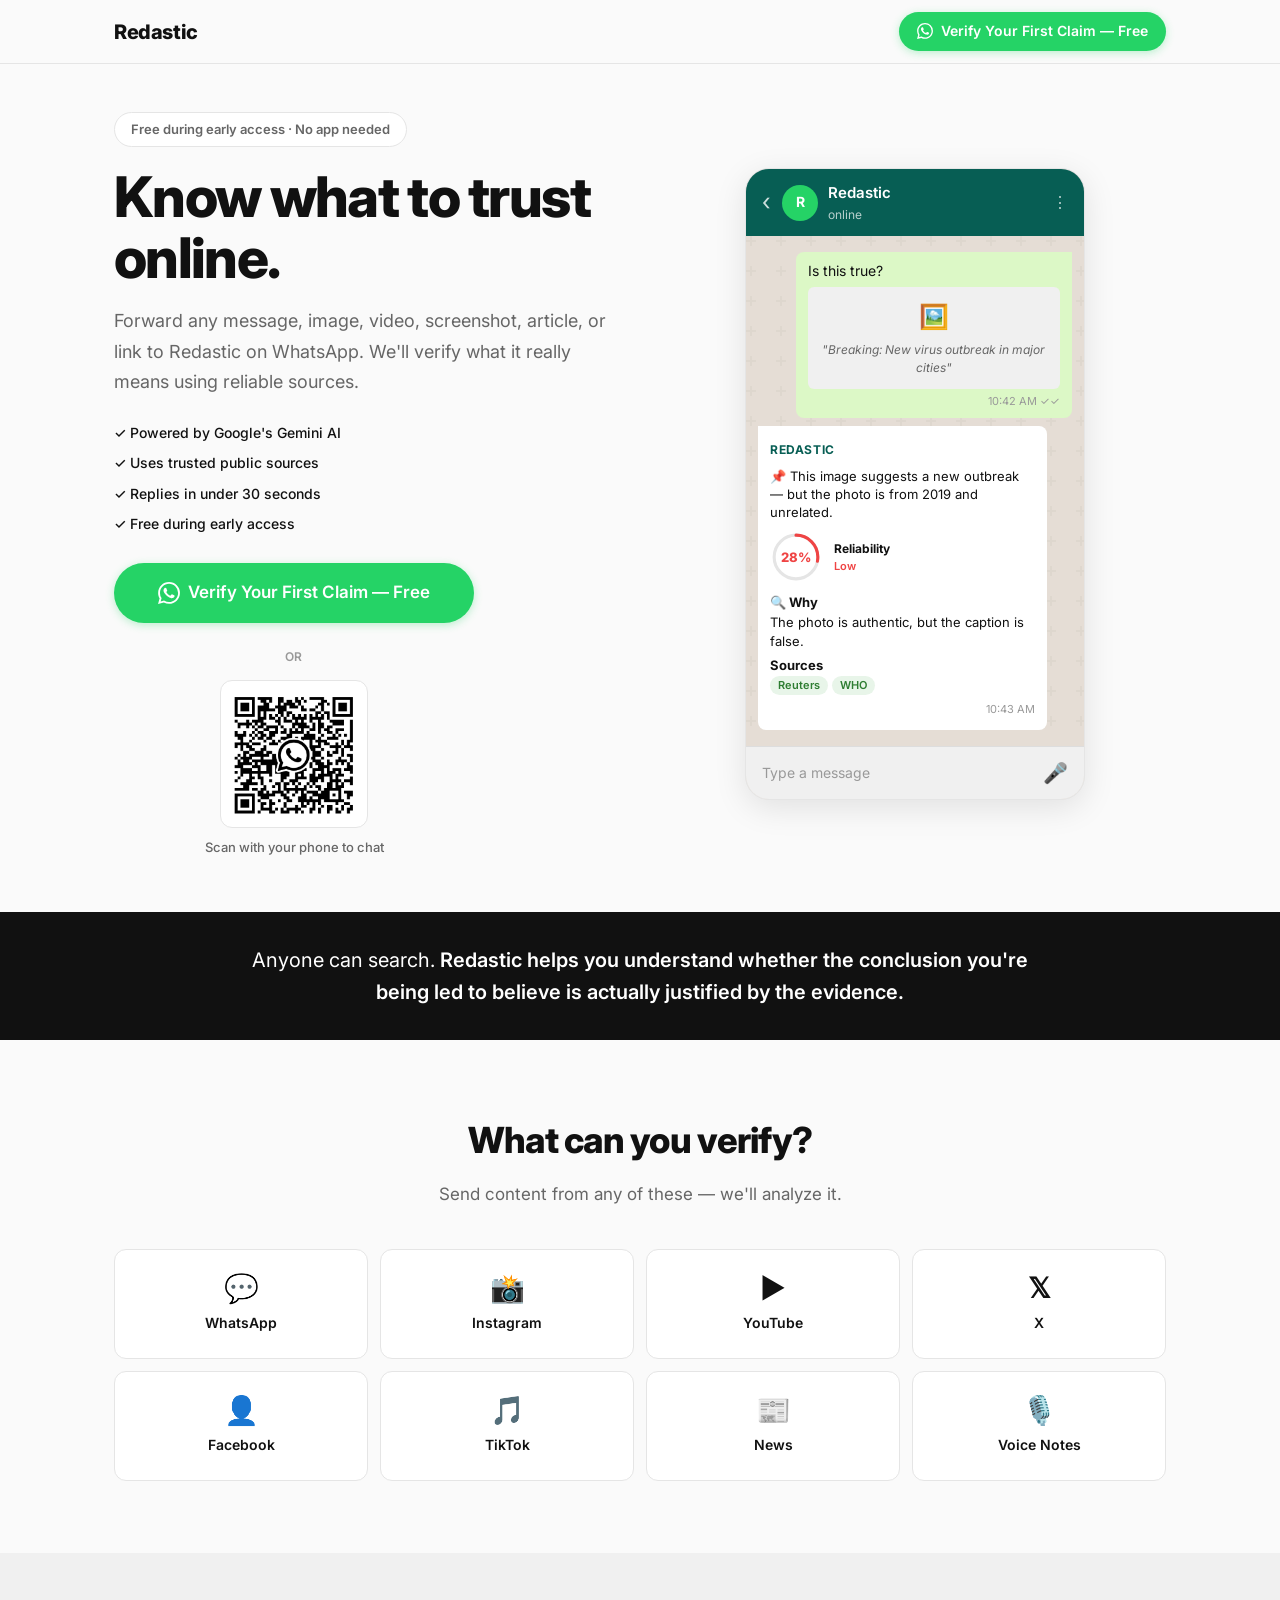
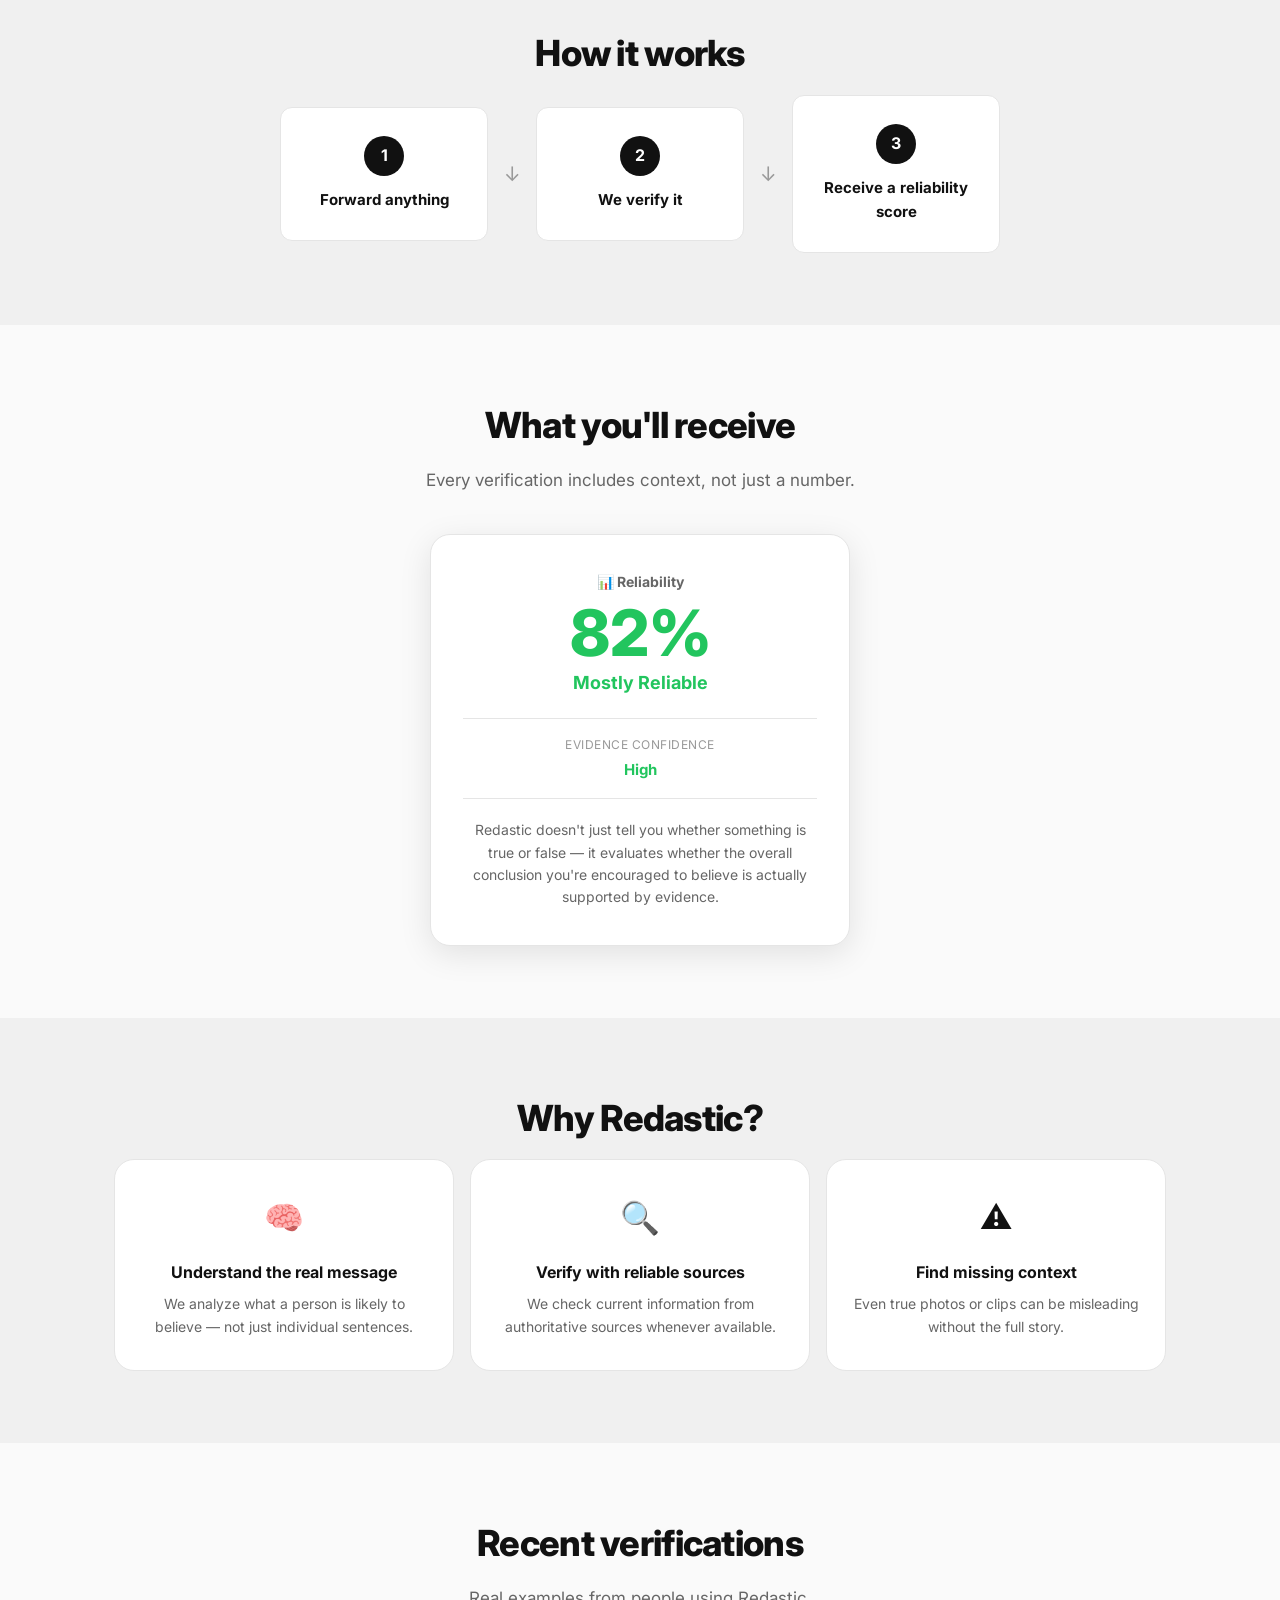
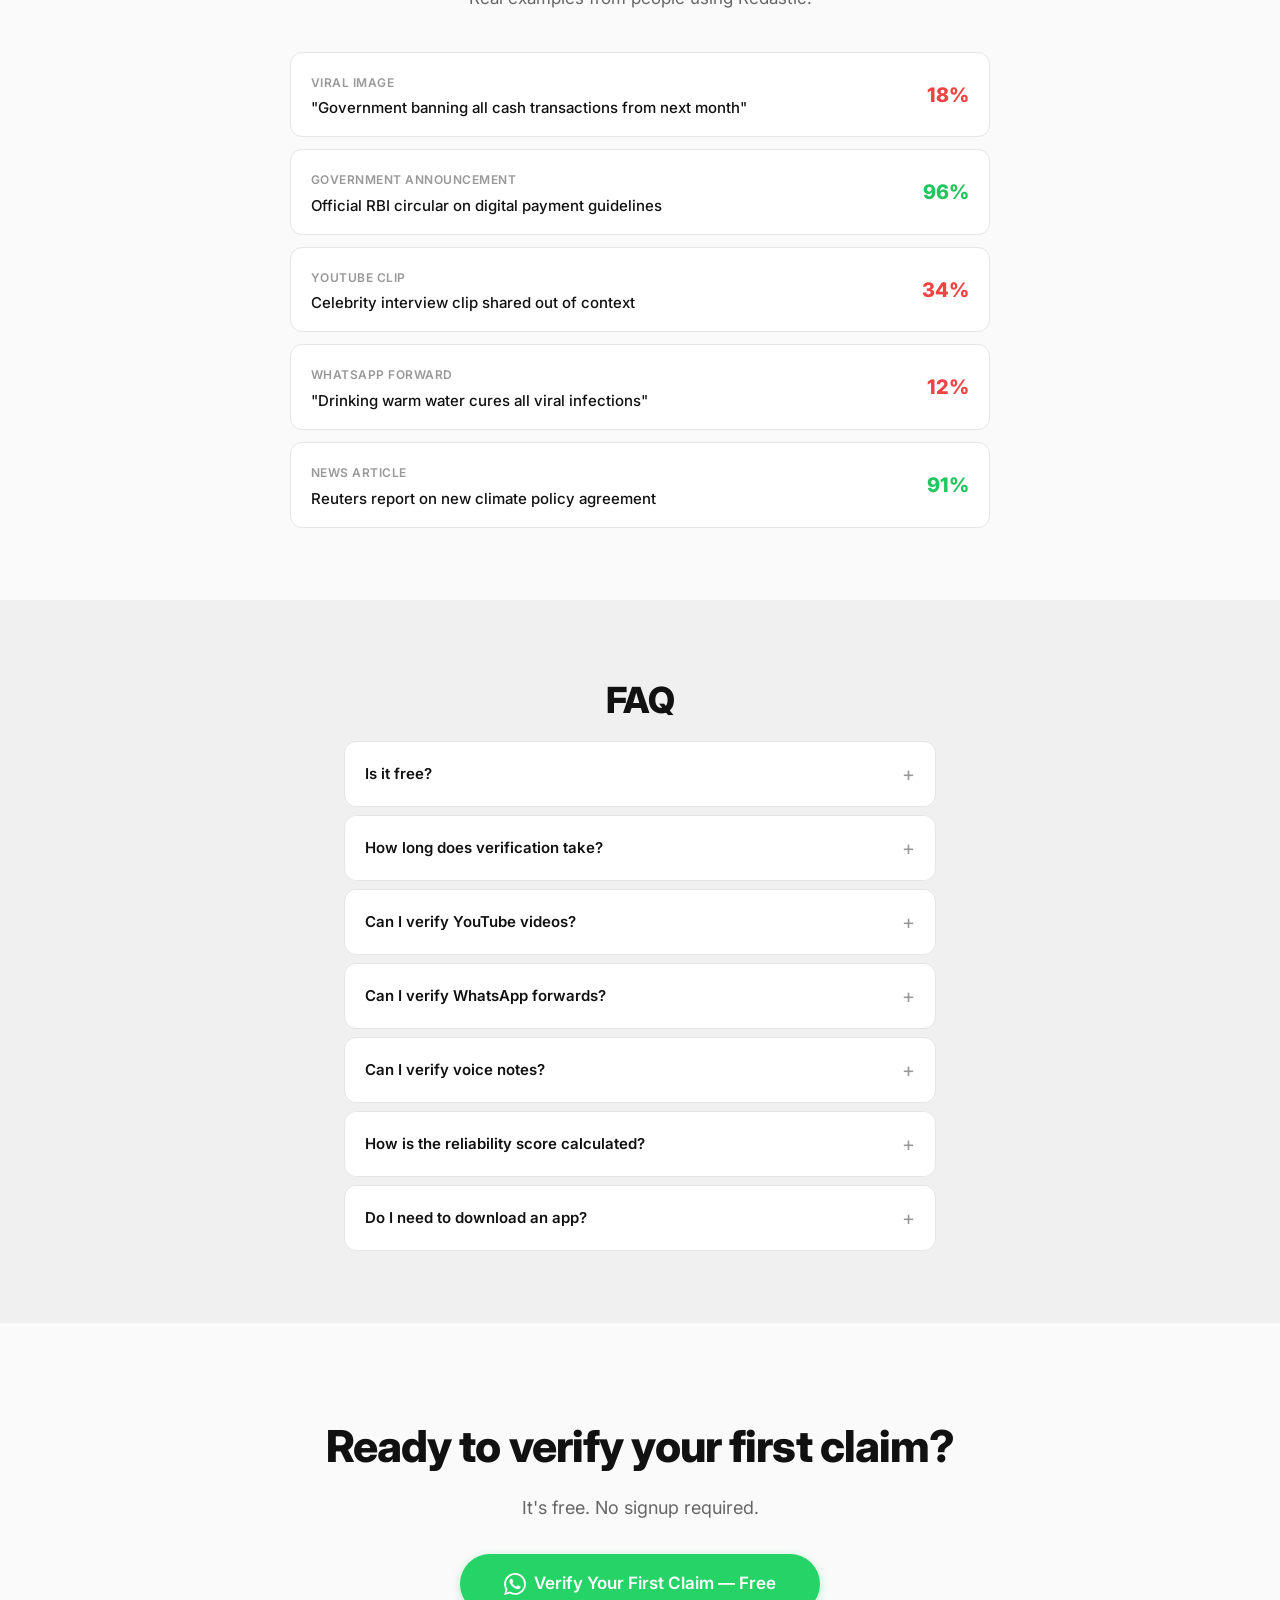
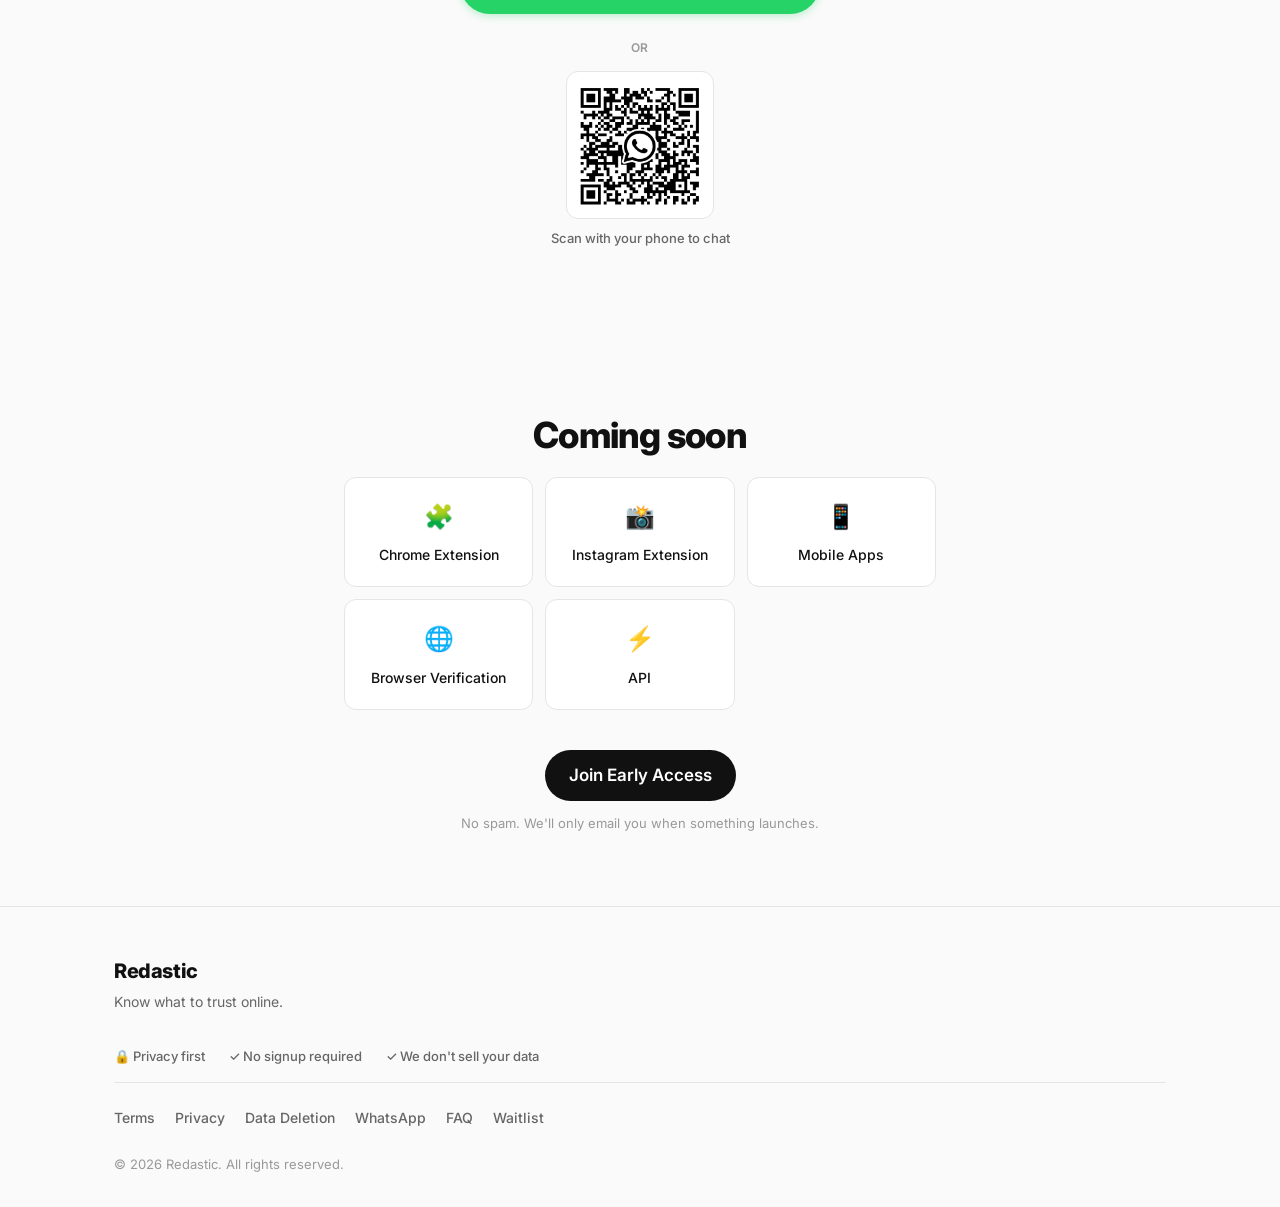
==== commit 52eb19b8: "Update" ====
--- a/index.html
+++ b/index.html
@@ -49,10 +49,16 @@
           <li>✓ Free during early access</li>
         </ul>
 
-        <a href="#" data-link="whatsapp" class="btn btn-whatsapp btn-lg" target="_blank" rel="noopener">
-          <svg class="icon" viewBox="0 0 24 24" fill="currentColor" aria-hidden="true"><path d="M17.472 14.382c-.297-.149-1.758-.867-2.03-.967-.273-.099-.471-.148-.67.15-.197.297-.767.966-.94 1.164-.173.199-.347.223-.644.075-.297-.15-1.255-.463-2.39-1.475-.883-.788-1.48-1.761-1.653-2.059-.173-.297-.018-.458.13-.606.134-.133.298-.347.446-.52.149-.174.198-.298.298-.497.099-.198.05-.371-.025-.52-.075-.149-.669-1.612-.916-2.207-.242-.579-.487-.5-.669-.51-.173-.008-.371-.01-.57-.01-.198 0-.52.074-.792.372-.272.297-1.04 1.016-1.04 2.479 0 1.462 1.065 2.875 1.213 3.074.149.198 2.096 3.2 5.077 4.487.709.306 1.262.489 1.694.625.712.227 1.36.195 1.871.118.571-.085 1.758-.719 2.006-1.413.248-.694.248-1.289.173-1.413-.074-.124-.272-.198-.57-.347m-5.421 7.403h-.004a9.87 9.87 0 01-5.031-1.378l-.361-.214-3.741.982.998-3.648-.235-.374a9.86 9.86 0 01-1.51-5.26c.001-5.45 4.436-9.884 9.888-9.884 2.64 0 5.122 1.03 6.988 2.898a9.825 9.825 0 012.893 6.994c-.003 5.45-4.435 9.884-9.885 9.884m8.413-18.297A11.815 11.815 0 0012.05 0C5.495 0 .16 5.335.157 11.892c0 2.096.547 4.142 1.588 5.945L.057 24l6.305-1.654a11.882 11.882 0 005.683 1.448h.005c6.554 0 11.89-5.335 11.893-11.893a11.821 11.821 0 00-3.48-8.413z"/></svg>
-          <span data-config="cta-text">Verify Your First Claim — Free</span>
-        </a>
+        <div class="whatsapp-cta">
+          <a href="#" data-link="whatsapp" class="btn btn-whatsapp btn-lg" target="_blank" rel="noopener">
+            <svg class="icon" viewBox="0 0 24 24" fill="currentColor" aria-hidden="true"><path d="M17.472 14.382c-.297-.149-1.758-.867-2.03-.967-.273-.099-.471-.148-.67.15-.197.297-.767.966-.94 1.164-.173.199-.347.223-.644.075-.297-.15-1.255-.463-2.39-1.475-.883-.788-1.48-1.761-1.653-2.059-.173-.297-.018-.458.13-.606.134-.133.298-.347.446-.52.149-.174.198-.298.298-.497.099-.198.05-.371-.025-.52-.075-.149-.669-1.612-.916-2.207-.242-.579-.487-.5-.669-.51-.173-.008-.371-.01-.57-.01-.198 0-.52.074-.792.372-.272.297-1.04 1.016-1.04 2.479 0 1.462 1.065 2.875 1.213 3.074.149.198 2.096 3.2 5.077 4.487.709.306 1.262.489 1.694.625.712.227 1.36.195 1.871.118.571-.085 1.758-.719 2.006-1.413.248-.694.248-1.289.173-1.413-.074-.124-.272-.198-.57-.347m-5.421 7.403h-.004a9.87 9.87 0 01-5.031-1.378l-.361-.214-3.741.982.998-3.648-.235-.374a9.86 9.86 0 01-1.51-5.26c.001-5.45 4.436-9.884 9.888-9.884 2.64 0 5.122 1.03 6.988 2.898a9.825 9.825 0 012.893 6.994c-.003 5.45-4.435 9.884-9.885 9.884m8.413-18.297A11.815 11.815 0 0012.05 0C5.495 0 .16 5.335.157 11.892c0 2.096.547 4.142 1.588 5.945L.057 24l6.305-1.654a11.882 11.882 0 005.683 1.448h.005c6.554 0 11.89-5.335 11.893-11.893a11.821 11.821 0 00-3.48-8.413z"/></svg>
+            <span data-config="cta-text">Verify Your First Claim — Free</span>
+          </a>
+          <div class="whatsapp-qr">
+            <img src="images/whatsapp-qr.png" alt="QR code to chat with Redastic on WhatsApp" width="148" height="148">
+            <p>Scan with your phone to chat</p>
+          </div>
+        </div>
       </div>
 
       <div class="hero-demo reveal reveal-delay">
@@ -327,10 +333,16 @@
     <div class="container reveal">
       <h2 class="cta-title">Ready to verify your first claim?</h2>
       <p class="cta-subtitle">It's free. No signup required.</p>
-      <a href="#" data-link="whatsapp" class="btn btn-whatsapp btn-lg" target="_blank" rel="noopener">
-        <svg class="icon" viewBox="0 0 24 24" fill="currentColor" aria-hidden="true"><path d="M17.472 14.382c-.297-.149-1.758-.867-2.03-.967-.273-.099-.471-.148-.67.15-.197.297-.767.966-.94 1.164-.173.199-.347.223-.644.075-.297-.15-1.255-.463-2.39-1.475-.883-.788-1.48-1.761-1.653-2.059-.173-.297-.018-.458.13-.606.134-.133.298-.347.446-.52.149-.174.198-.298.298-.497.099-.198.05-.371-.025-.52-.075-.149-.669-1.612-.916-2.207-.242-.579-.487-.5-.669-.51-.173-.008-.371-.01-.57-.01-.198 0-.52.074-.792.372-.272.297-1.04 1.016-1.04 2.479 0 1.462 1.065 2.875 1.213 3.074.149.198 2.096 3.2 5.077 4.487.709.306 1.262.489 1.694.625.712.227 1.36.195 1.871.118.571-.085 1.758-.719 2.006-1.413.248-.694.248-1.289.173-1.413-.074-.124-.272-.198-.57-.347m-5.421 7.403h-.004a9.87 9.87 0 01-5.031-1.378l-.361-.214-3.741.982.998-3.648-.235-.374a9.86 9.86 0 01-1.51-5.26c.001-5.45 4.436-9.884 9.888-9.884 2.64 0 5.122 1.03 6.988 2.898a9.825 9.825 0 012.893 6.994c-.003 5.45-4.435 9.884-9.885 9.884m8.413-18.297A11.815 11.815 0 0012.05 0C5.495 0 .16 5.335.157 11.892c0 2.096.547 4.142 1.588 5.945L.057 24l6.305-1.654a11.882 11.882 0 005.683 1.448h.005c6.554 0 11.89-5.335 11.893-11.893a11.821 11.821 0 00-3.48-8.413z"/></svg>
-        <span data-config="cta-text">Verify Your First Claim — Free</span>
-      </a>
+      <div class="whatsapp-cta whatsapp-cta-center">
+        <a href="#" data-link="whatsapp" class="btn btn-whatsapp btn-lg" target="_blank" rel="noopener">
+          <svg class="icon" viewBox="0 0 24 24" fill="currentColor" aria-hidden="true"><path d="M17.472 14.382c-.297-.149-1.758-.867-2.03-.967-.273-.099-.471-.148-.67.15-.197.297-.767.966-.94 1.164-.173.199-.347.223-.644.075-.297-.15-1.255-.463-2.39-1.475-.883-.788-1.48-1.761-1.653-2.059-.173-.297-.018-.458.13-.606.134-.133.298-.347.446-.52.149-.174.198-.298.298-.497.099-.198.05-.371-.025-.52-.075-.149-.669-1.612-.916-2.207-.242-.579-.487-.5-.669-.51-.173-.008-.371-.01-.57-.01-.198 0-.52.074-.792.372-.272.297-1.04 1.016-1.04 2.479 0 1.462 1.065 2.875 1.213 3.074.149.198 2.096 3.2 5.077 4.487.709.306 1.262.489 1.694.625.712.227 1.36.195 1.871.118.571-.085 1.758-.719 2.006-1.413.248-.694.248-1.289.173-1.413-.074-.124-.272-.198-.57-.347m-5.421 7.403h-.004a9.87 9.87 0 01-5.031-1.378l-.361-.214-3.741.982.998-3.648-.235-.374a9.86 9.86 0 01-1.51-5.26c.001-5.45 4.436-9.884 9.888-9.884 2.64 0 5.122 1.03 6.988 2.898a9.825 9.825 0 012.893 6.994c-.003 5.45-4.435 9.884-9.885 9.884m8.413-18.297A11.815 11.815 0 0012.05 0C5.495 0 .16 5.335.157 11.892c0 2.096.547 4.142 1.588 5.945L.057 24l6.305-1.654a11.882 11.882 0 005.683 1.448h.005c6.554 0 11.89-5.335 11.893-11.893a11.821 11.821 0 00-3.48-8.413z"/></svg>
+          <span data-config="cta-text">Verify Your First Claim — Free</span>
+        </a>
+        <div class="whatsapp-qr">
+          <img src="images/whatsapp-qr.png" alt="QR code to chat with Redastic on WhatsApp" width="148" height="148">
+          <p>Scan with your phone to chat</p>
+        </div>
+      </div>
     </div>
   </section>
 
@@ -388,6 +400,9 @@
         <span>✓ We don't sell your data</span>
       </div>
       <div class="footer-links">
+        <a href="terms/index.html">Terms</a>
+        <a href="privacy/index.html">Privacy</a>
+        <a href="data-deletion/index.html">Data Deletion</a>
         <a href="#" data-link="whatsapp" target="_blank" rel="noopener">WhatsApp</a>
         <a href="#faq">FAQ</a>
         <a href="#waitlist">Waitlist</a>
--- a/css/styles.css
+++ b/css/styles.css
@@ -103,6 +103,68 @@
 }
 
 .btn-lg { padding: 16px 32px; font-size: 1.0625rem; }
+
+/* ── WhatsApp CTA + QR ── */
+.whatsapp-cta {
+  display: flex;
+  flex-direction: column;
+  align-items: flex-start;
+  gap: 20px;
+  width: 100%;
+  max-width: 360px;
+}
+
+.whatsapp-cta .btn-whatsapp {
+  width: 100%;
+  justify-content: center;
+}
+
+.whatsapp-cta-center {
+  align-items: center;
+  margin-inline: auto;
+}
+
+.whatsapp-qr {
+  display: flex;
+  flex-direction: column;
+  align-items: center;
+  gap: 10px;
+  width: 100%;
+  padding-top: 4px;
+}
+
+.whatsapp-qr::before {
+  content: 'or';
+  display: block;
+  font-size: .75rem;
+  font-weight: 600;
+  letter-spacing: 0.08em;
+  text-transform: uppercase;
+  color: var(--text-light);
+  margin-bottom: 4px;
+}
+
+.whatsapp-qr img {
+  width: min(148px, 42vw);
+  height: auto;
+  aspect-ratio: 1;
+  display: block;
+  border-radius: 12px;
+  background: #fff;
+  border: 1px solid var(--border);
+  padding: 8px;
+  box-sizing: border-box;
+}
+
+.whatsapp-qr p {
+  font-size: .8125rem;
+  font-weight: 500;
+  color: var(--text-muted);
+  margin: 0;
+  text-align: center;
+  line-height: 1.4;
+}
+
 .btn-lg .icon { width: 22px; height: 22px; }
 
 .btn-sm { padding: 8px 18px; font-size: .875rem; }
@@ -838,6 +900,117 @@
   margin-top: 8px;
 }
 
+/* ── Legal pages ── */
+.legal-page {
+  padding: 48px 0 80px;
+}
+
+.legal-page .legal-meta {
+  font-size: .875rem;
+  color: var(--text-light);
+  margin-bottom: 32px;
+}
+
+.legal-page h1 {
+  font-size: clamp(1.75rem, 4vw, 2.5rem);
+  font-weight: 800;
+  letter-spacing: -0.02em;
+  margin-bottom: 8px;
+  line-height: 1.2;
+}
+
+.legal-page h2 {
+  font-size: 1.25rem;
+  font-weight: 700;
+  margin-top: 36px;
+  margin-bottom: 12px;
+  letter-spacing: -0.01em;
+}
+
+.legal-page h3 {
+  font-size: 1.0625rem;
+  font-weight: 600;
+  margin-top: 24px;
+  margin-bottom: 8px;
+}
+
+.legal-page p,
+.legal-page li {
+  font-size: .9375rem;
+  color: var(--text-muted);
+  line-height: 1.7;
+  margin-bottom: 12px;
+}
+
+.legal-page ul,
+.legal-page ol {
+  padding-left: 1.25rem;
+  margin-bottom: 16px;
+}
+
+.legal-page li { margin-bottom: 8px; }
+
+.legal-page a {
+  color: var(--text);
+  font-weight: 500;
+  text-underline-offset: 2px;
+}
+
+.legal-page a:hover { color: var(--whatsapp-dark); }
+
+.legal-nav {
+  display: flex;
+  flex-wrap: wrap;
+  gap: 8px 16px;
+  margin-top: 48px;
+  padding-top: 24px;
+  border-top: 1px solid var(--border);
+}
+
+.legal-nav a {
+  font-size: .875rem;
+  color: var(--text-muted);
+  text-decoration: none;
+  font-weight: 500;
+}
+
+.legal-nav a:hover { color: var(--text); }
+
+.legal-nav a[aria-current="page"] {
+  color: var(--text);
+  font-weight: 600;
+}
+
+.legal-steps {
+  counter-reset: step;
+  list-style: none;
+  padding-left: 0;
+}
+
+.legal-steps li {
+  counter-increment: step;
+  position: relative;
+  padding-left: 40px;
+  margin-bottom: 20px;
+}
+
+.legal-steps li::before {
+  content: counter(step);
+  position: absolute;
+  left: 0;
+  top: 0;
+  width: 28px;
+  height: 28px;
+  border-radius: 50%;
+  background: var(--bg-alt);
+  color: var(--text);
+  font-size: .8125rem;
+  font-weight: 700;
+  display: flex;
+  align-items: center;
+  justify-content: center;
+}
+
 /* ── Animations ── */
 @keyframes fadeInUp {
   from { opacity: 0; transform: translateY(16px); }
@@ -876,6 +1049,11 @@
   .hero-content { text-align: center; }
 
   .trust-signals { align-items: center; }
+
+  .whatsapp-cta {
+    align-items: center;
+    margin-inline: auto;
+  }
 
   .hero-demo { order: -1; }
 
@@ -900,4 +1078,9 @@
   .btn-sm { padding: 8px 12px; }
   .platform-grid { grid-template-columns: repeat(2, 1fr); }
   .footer-trust { flex-direction: column; gap: 8px; }
-}
+  .whatsapp-qr { display: none; }
+  .whatsapp-cta {
+    max-width: 100%;
+    align-items: stretch;
+  }
+}
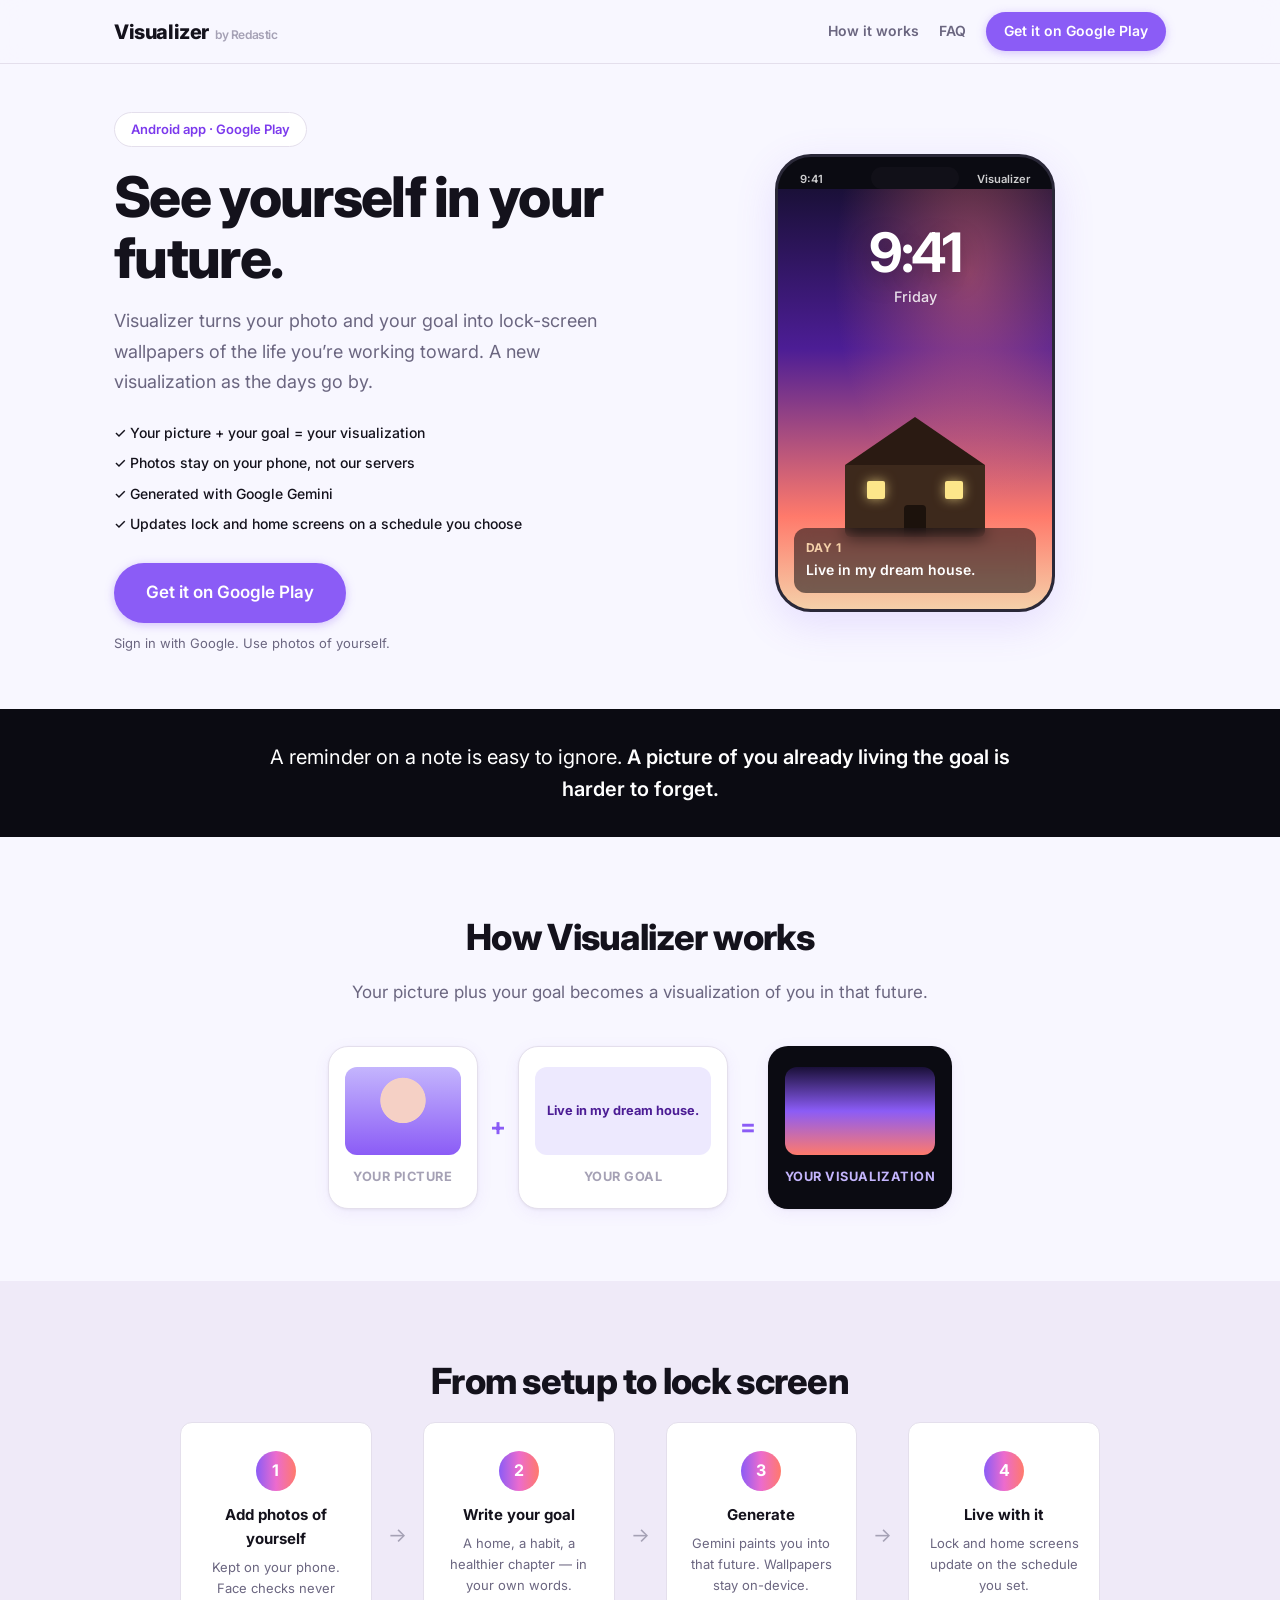
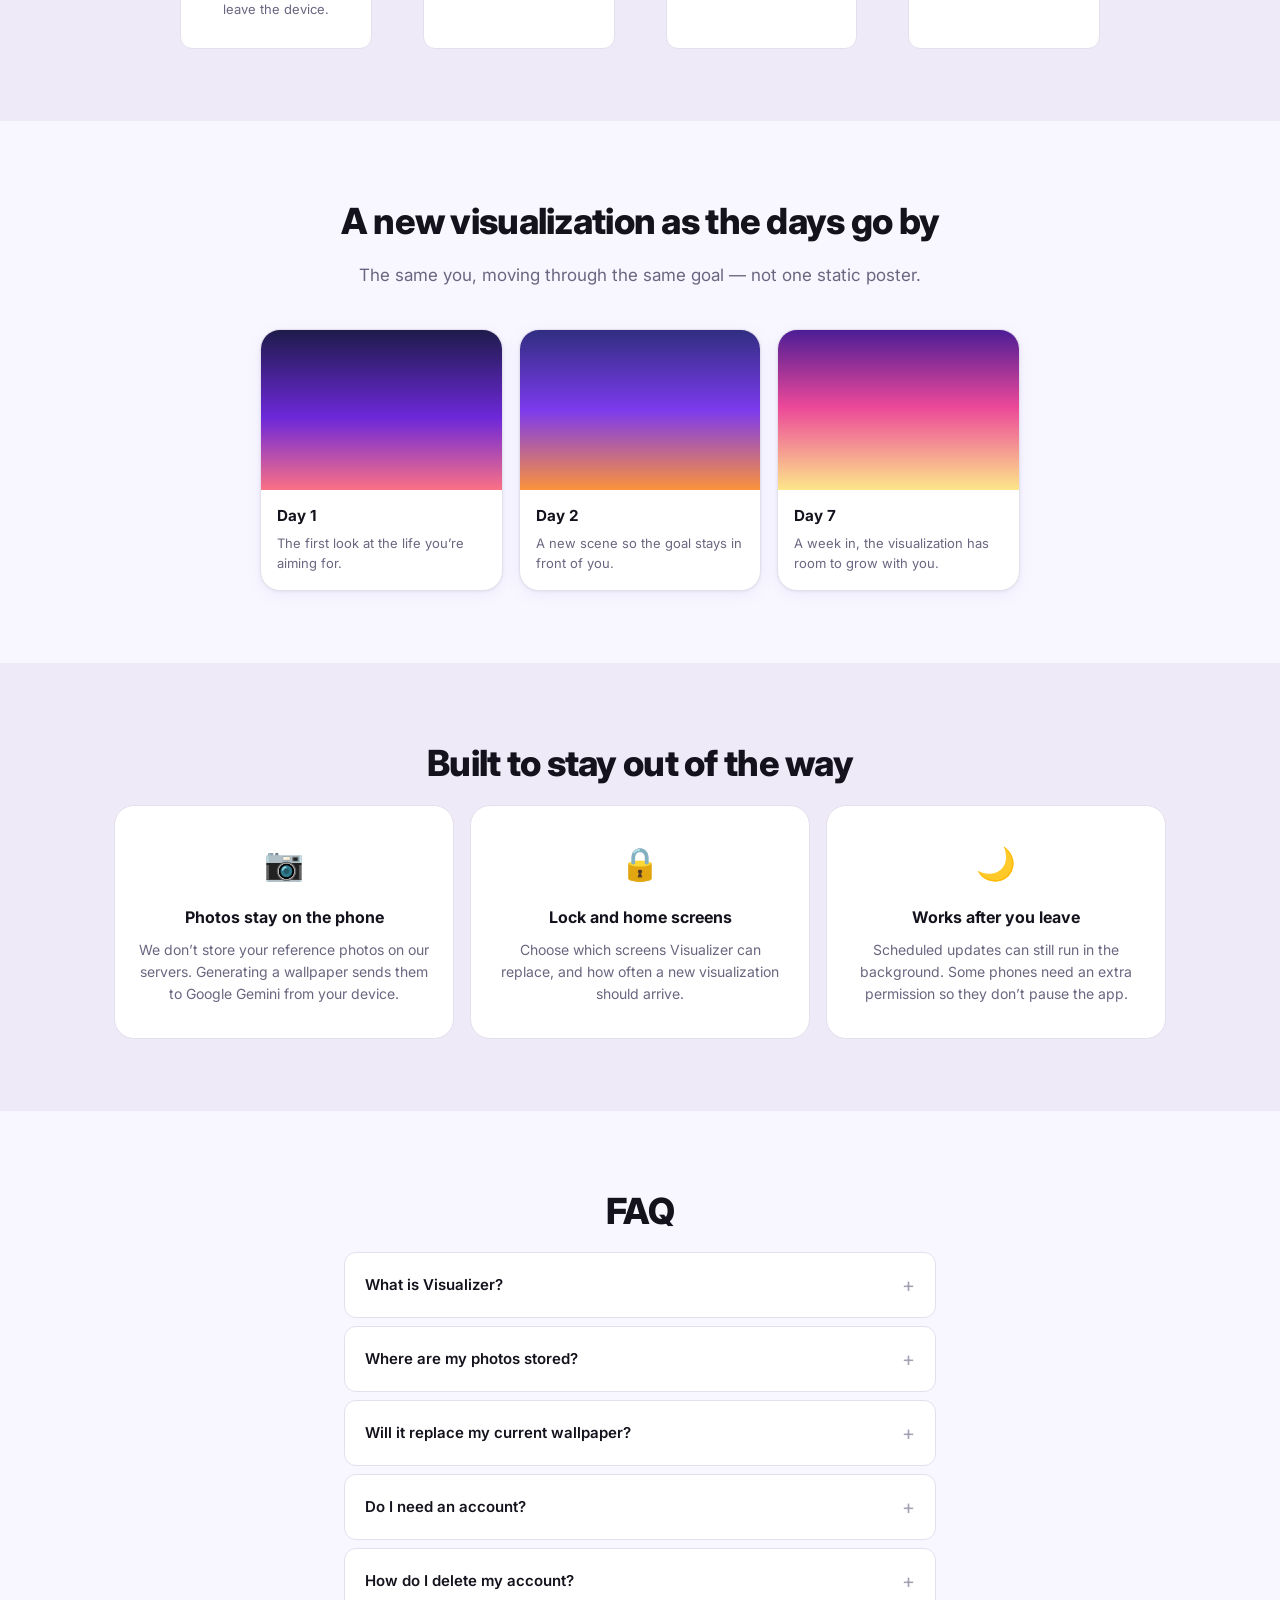
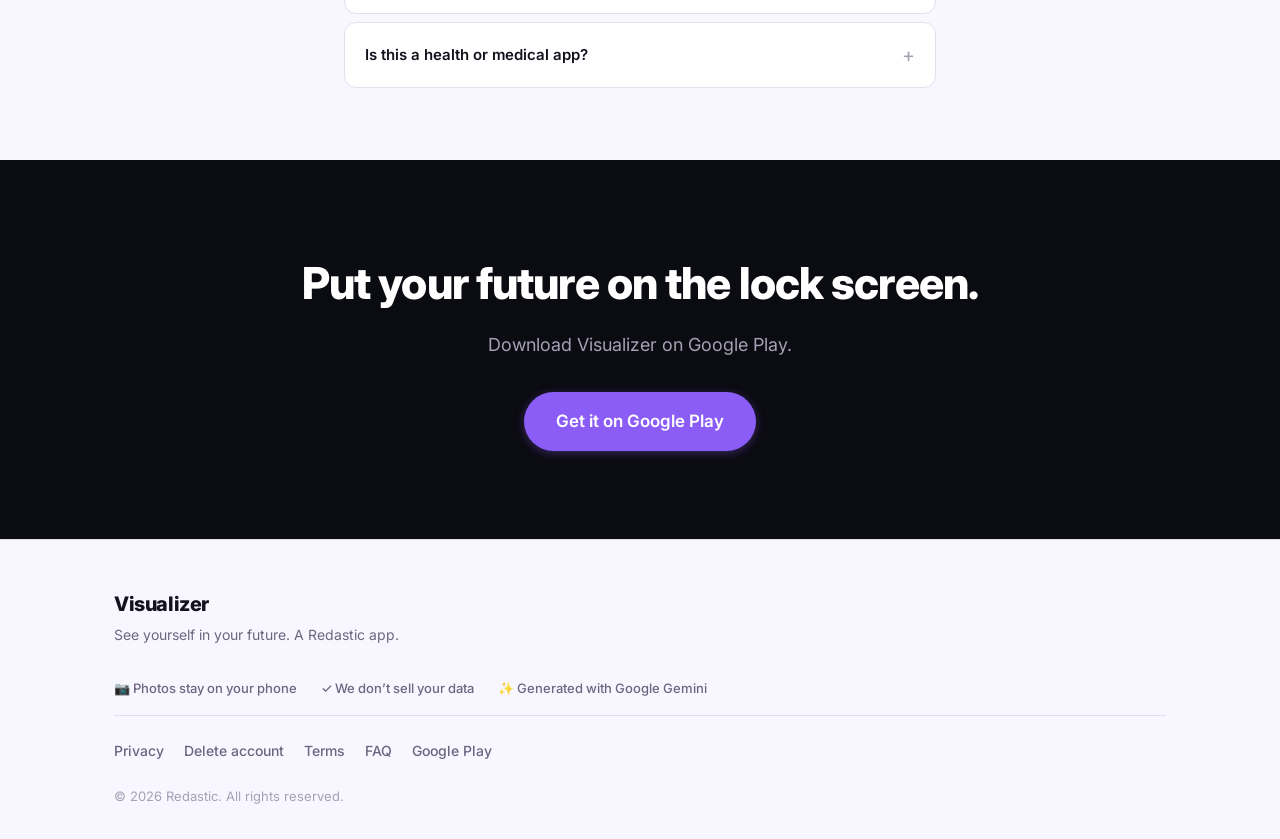
==== commit 735ceb5d: "Replace the WhatsApp verifier site with Visualizer product and legal pages. Play Console can use red" ====
--- a/index.html
+++ b/index.html
@@ -3,11 +3,11 @@
 <head>
   <meta charset="UTF-8">
   <meta name="viewport" content="width=device-width, initial-scale=1.0">
-  <title>Redastic — Know what to trust online</title>
-  <meta name="description" content="Forward any message, image, video, or link to Redastic on WhatsApp. We verify what it really means using reliable sources. Free during early access.">
-  <meta name="keywords" content="verify whatsapp message, fact check image, verify instagram reel, is this news fake, verify youtube video, ai fact checker, check if image is fake">
-  <meta property="og:title" content="Redastic — Know what to trust online">
-  <meta property="og:description" content="Forward any message, image, video, or link to Redastic on WhatsApp. We verify what it really means using reliable sources.">
+  <title>Visualizer — See yourself in your future</title>
+  <meta name="description" content="Visualizer turns your photo and your goal into lock-screen wallpapers of the life you’re working toward. A new visualization as the days go by.">
+  <meta name="keywords" content="visualizer app, manifestation wallpaper, future self, lock screen wallpaper, goal visualization, google gemini wallpaper">
+  <meta property="og:title" content="Visualizer — See yourself in your future">
+  <meta property="og:description" content="Your picture plus your goal becomes a visualization on your lock screen. A new scene as the days go by.">
   <meta property="og:type" content="website">
   <meta property="og:url" content="https://redastic.com">
   <meta name="twitter:card" content="summary_large_image">
@@ -16,396 +16,246 @@
   <link rel="preconnect" href="https://fonts.gstatic.com" crossorigin>
   <link href="https://fonts.googleapis.com/css2?family=Inter:wght@400;500;600;700;800&display=swap" rel="stylesheet">
   <link rel="stylesheet" href="css/styles.css">
-  <link rel="icon" href="data:image/svg+xml,<svg xmlns='http://www.w3.org/2000/svg' viewBox='0 0 100 100'><text y='.9em' font-size='90'>🛡️</text></svg>">
+  <link rel="icon" href="data:image/svg+xml,<svg xmlns='http://www.w3.org/2000/svg' viewBox='0 0 100 100'><text y='.9em' font-size='90'>✨</text></svg>">
+  <noscript>
+    <style>.reveal, .reveal-delay { opacity: 1 !important; transform: none !important; }</style>
+  </noscript>
 </head>
 <body>
 
-  <!-- Nav -->
   <nav class="nav">
     <div class="container nav-inner">
-      <a href="#" class="logo">Redastic</a>
-      <a href="#" data-link="whatsapp" class="btn btn-whatsapp btn-sm" target="_blank" rel="noopener">
-        <svg class="icon" viewBox="0 0 24 24" fill="currentColor" aria-hidden="true"><path d="M17.472 14.382c-.297-.149-1.758-.867-2.03-.967-.273-.099-.471-.148-.67.15-.197.297-.767.966-.94 1.164-.173.199-.347.223-.644.075-.297-.15-1.255-.463-2.39-1.475-.883-.788-1.48-1.761-1.653-2.059-.173-.297-.018-.458.13-.606.134-.133.298-.347.446-.52.149-.174.198-.298.298-.497.099-.198.05-.371-.025-.52-.075-.149-.669-1.612-.916-2.207-.242-.579-.487-.5-.669-.51-.173-.008-.371-.01-.57-.01-.198 0-.52.074-.792.372-.272.297-1.04 1.016-1.04 2.479 0 1.462 1.065 2.875 1.213 3.074.149.198 2.096 3.2 5.077 4.487.709.306 1.262.489 1.694.625.712.227 1.36.195 1.871.118.571-.085 1.758-.719 2.006-1.413.248-.694.248-1.289.173-1.413-.074-.124-.272-.198-.57-.347m-5.421 7.403h-.004a9.87 9.87 0 01-5.031-1.378l-.361-.214-3.741.982.998-3.648-.235-.374a9.86 9.86 0 01-1.51-5.26c.001-5.45 4.436-9.884 9.888-9.884 2.64 0 5.122 1.03 6.988 2.898a9.825 9.825 0 012.893 6.994c-.003 5.45-4.435 9.884-9.885 9.884m8.413-18.297A11.815 11.815 0 0012.05 0C5.495 0 .16 5.335.157 11.892c0 2.096.547 4.142 1.588 5.945L.057 24l6.305-1.654a11.882 11.882 0 005.683 1.448h.005c6.554 0 11.89-5.335 11.893-11.893a11.821 11.821 0 00-3.48-8.413z"/></svg>
-        <span data-config="cta-text">Verify Your First Claim — Free</span>
-      </a>
+      <a href="index.html" class="logo">Visualizer<span class="logo-by">by Redastic</span></a>
+      <div class="nav-links">
+        <a href="#how">How it works</a>
+        <a href="#faq">FAQ</a>
+        <a href="https://play.google.com/store/apps/details?id=com.visualizer.app" data-link="play-store" class="btn btn-primary btn-sm" target="_blank" rel="noopener">
+          <span data-config="cta-text">Get it on Google Play</span>
+        </a>
+      </div>
     </div>
   </nav>
 
-  <!-- Hero -->
   <section class="hero">
     <div class="container hero-grid">
       <div class="hero-content reveal">
-        <div class="hero-badge">Free during early access · No app needed</div>
-        <h1 class="hero-title">Know what to trust online.</h1>
+        <div class="hero-badge">Android app · Google Play</div>
+        <h1 class="hero-title">See yourself in your future.</h1>
         <p class="hero-subtitle">
-          Forward any message, image, video, screenshot, article, or link to Redastic on WhatsApp.
-          We'll verify what it really means using reliable sources.
+          Visualizer turns your photo and your goal into lock-screen wallpapers of the
+          life you’re working toward. A new visualization as the days go by.
         </p>
 
         <ul class="trust-signals">
-          <li>✓ Powered by Google's Gemini AI</li>
-          <li>✓ Uses trusted public sources</li>
-          <li>✓ Replies in under 30 seconds</li>
-          <li>✓ Free during early access</li>
+          <li>✓ Your picture + your goal = your visualization</li>
+          <li>✓ Photos stay on your phone, not our servers</li>
+          <li>✓ Generated with Google Gemini</li>
+          <li>✓ Updates lock and home screens on a schedule you choose</li>
         </ul>
 
-        <div class="whatsapp-cta">
-          <a href="#" data-link="whatsapp" class="btn btn-whatsapp btn-lg" target="_blank" rel="noopener">
-            <svg class="icon" viewBox="0 0 24 24" fill="currentColor" aria-hidden="true"><path d="M17.472 14.382c-.297-.149-1.758-.867-2.03-.967-.273-.099-.471-.148-.67.15-.197.297-.767.966-.94 1.164-.173.199-.347.223-.644.075-.297-.15-1.255-.463-2.39-1.475-.883-.788-1.48-1.761-1.653-2.059-.173-.297-.018-.458.13-.606.134-.133.298-.347.446-.52.149-.174.198-.298.298-.497.099-.198.05-.371-.025-.52-.075-.149-.669-1.612-.916-2.207-.242-.579-.487-.5-.669-.51-.173-.008-.371-.01-.57-.01-.198 0-.52.074-.792.372-.272.297-1.04 1.016-1.04 2.479 0 1.462 1.065 2.875 1.213 3.074.149.198 2.096 3.2 5.077 4.487.709.306 1.262.489 1.694.625.712.227 1.36.195 1.871.118.571-.085 1.758-.719 2.006-1.413.248-.694.248-1.289.173-1.413-.074-.124-.272-.198-.57-.347m-5.421 7.403h-.004a9.87 9.87 0 01-5.031-1.378l-.361-.214-3.741.982.998-3.648-.235-.374a9.86 9.86 0 01-1.51-5.26c.001-5.45 4.436-9.884 9.888-9.884 2.64 0 5.122 1.03 6.988 2.898a9.825 9.825 0 012.893 6.994c-.003 5.45-4.435 9.884-9.885 9.884m8.413-18.297A11.815 11.815 0 0012.05 0C5.495 0 .16 5.335.157 11.892c0 2.096.547 4.142 1.588 5.945L.057 24l6.305-1.654a11.882 11.882 0 005.683 1.448h.005c6.554 0 11.89-5.335 11.893-11.893a11.821 11.821 0 00-3.48-8.413z"/></svg>
-            <span data-config="cta-text">Verify Your First Claim — Free</span>
+        <div class="hero-cta">
+          <a href="https://play.google.com/store/apps/details?id=com.visualizer.app" data-link="play-store" class="btn btn-primary btn-lg" target="_blank" rel="noopener">
+            <span data-config="cta-text">Get it on Google Play</span>
           </a>
-          <div class="whatsapp-qr">
-            <img src="images/whatsapp-qr.png" alt="QR code to chat with Redastic on WhatsApp" width="148" height="148">
-            <p>Scan with your phone to chat</p>
-          </div>
+          <p class="cta-note">Sign in with Google. Use photos of yourself.</p>
         </div>
       </div>
 
       <div class="hero-demo reveal reveal-delay">
-        <div class="phone-mockup">
-          <div class="phone-header">
-            <div class="phone-back">‹</div>
-            <div class="phone-contact">
-              <div class="phone-avatar">R</div>
-              <div>
-                <div class="phone-name">Redastic</div>
-                <div class="phone-status">online</div>
+        <div class="phone-lock" aria-label="Lock screen visualization of living in a dream house">
+          <div class="lock-status"><span>9:41</span><span>Visualizer</span></div>
+          <div class="lock-scene">
+            <div class="lock-time">9:41</div>
+            <div class="lock-date">Friday</div>
+            <div class="lock-house">
+              <div class="lock-roof"></div>
+              <div class="lock-body">
+                <span class="lock-window lock-window-l"></span>
+                <span class="lock-window lock-window-r"></span>
+                <span class="lock-door"></span>
               </div>
             </div>
-            <div class="phone-actions">⋮</div>
-          </div>
-          <div class="phone-chat" id="chat-demo">
-            <div class="chat-bubble chat-outgoing">
-              <p>Is this true?</p>
-              <div class="forwarded-image">
-                <div class="fake-image-placeholder">
-                  <span>🖼️</span>
-                  <p>"Breaking: New virus outbreak in major cities"</p>
-                </div>
-              </div>
-              <span class="chat-time">10:42 AM ✓✓</span>
-            </div>
-            <div class="chat-bubble chat-incoming chat-result" id="result-bubble">
-              <div class="result-header">
-                <span class="result-label">Redastic</span>
-              </div>
-              <p class="result-pin">📌 This image suggests a new outbreak — but the photo is from 2019 and unrelated.</p>
-              <div class="trust-score trust-low">
-                <div class="score-ring">
-                  <svg viewBox="0 0 100 100">
-                    <circle cx="50" cy="50" r="42" class="score-bg"/>
-                    <circle cx="50" cy="50" r="42" class="score-fill score-fill-low" style="stroke-dashoffset: 190"/>
-                  </svg>
-                  <span class="score-number">28%</span>
-                </div>
-                <div>
-                  <span class="score-label">Reliability</span>
-                  <span class="score-sublabel">Low</span>
-                </div>
-              </div>
-              <div class="result-why">
-                <strong>🔍 Why</strong>
-                The photo is authentic, but the caption is false.
-              </div>
-              <div class="result-sources">
-                <strong>Sources</strong>
-                <div class="source-tags">
-                  <span class="source-tag">Reuters</span>
-                  <span class="source-tag">WHO</span>
-                </div>
-              </div>
-              <span class="chat-time">10:43 AM</span>
+            <div class="lock-caption">
+              <strong>Day 1</strong>
+              <span>Live in my dream house.</span>
             </div>
           </div>
-          <div class="phone-input">
-            <span>Type a message</span>
-            <div class="phone-mic">🎤</div>
-          </div>
-        </div>
-      </div>
-    </div>
-  </section>
-
-  <!-- USP -->
+        </div>
+      </div>
+    </div>
+  </section>
+
   <section class="usp-strip">
     <div class="container">
       <p class="usp-text reveal">
-        Anyone can search. <strong>Redastic helps you understand whether the conclusion you're being led to believe is actually justified by the evidence.</strong>
+        A reminder on a note is easy to ignore.
+        <strong>A picture of you already living the goal is harder to forget.</strong>
       </p>
     </div>
   </section>
 
-  <!-- Supported Platforms -->
-  <section class="section" id="platforms">
-    <div class="container">
-      <h2 class="section-title reveal">What can you verify?</h2>
-      <p class="section-subtitle reveal">Send content from any of these — we'll analyze it.</p>
-      <div class="platform-grid">
-        <div class="platform-card reveal">
-          <span class="platform-icon">💬</span>
-          <span>WhatsApp</span>
-        </div>
-        <div class="platform-card reveal">
-          <span class="platform-icon">📸</span>
-          <span>Instagram</span>
-        </div>
-        <div class="platform-card reveal">
-          <span class="platform-icon">▶️</span>
-          <span>YouTube</span>
-        </div>
-        <div class="platform-card reveal">
-          <span class="platform-icon">𝕏</span>
-          <span>X</span>
-        </div>
-        <div class="platform-card reveal">
-          <span class="platform-icon">👤</span>
-          <span>Facebook</span>
-        </div>
-        <div class="platform-card reveal">
-          <span class="platform-icon">🎵</span>
-          <span>TikTok</span>
-        </div>
-        <div class="platform-card reveal">
-          <span class="platform-icon">📰</span>
-          <span>News</span>
-        </div>
-        <div class="platform-card reveal">
-          <span class="platform-icon">🎙️</span>
-          <span>Voice Notes</span>
-        </div>
-      </div>
-    </div>
-  </section>
-
-  <!-- How it works -->
+  <section class="section" id="formula">
+    <div class="container">
+      <h2 class="section-title reveal">How Visualizer works</h2>
+      <p class="section-subtitle reveal">Your picture plus your goal becomes a visualization of you in that future.</p>
+      <div class="formula reveal">
+        <div class="formula-card">
+          <div class="formula-visual formula-photo" aria-hidden="true"></div>
+          <h3>Your picture</h3>
+        </div>
+        <span class="formula-op">+</span>
+        <div class="formula-card">
+          <div class="formula-visual formula-goal">Live in my dream house.</div>
+          <h3>Your goal</h3>
+        </div>
+        <span class="formula-op">=</span>
+        <div class="formula-card is-result">
+          <div class="formula-visual formula-result-visual" aria-hidden="true"></div>
+          <h3>Your visualization</h3>
+        </div>
+      </div>
+    </div>
+  </section>
+
   <section class="section section-alt" id="how">
     <div class="container">
-      <h2 class="section-title reveal">How it works</h2>
+      <h2 class="section-title reveal">From setup to lock screen</h2>
       <div class="steps-horizontal">
         <div class="step-mini reveal">
           <div class="step-mini-number">1</div>
-          <h3>Forward anything</h3>
-        </div>
-        <div class="step-mini-arrow">↓</div>
+          <h3>Add photos of yourself</h3>
+          <p>Kept on your phone. Face checks never leave the device.</p>
+        </div>
+        <div class="step-mini-arrow">→</div>
         <div class="step-mini reveal">
           <div class="step-mini-number">2</div>
-          <h3>We verify it</h3>
-        </div>
-        <div class="step-mini-arrow">↓</div>
+          <h3>Write your goal</h3>
+          <p>A home, a habit, a healthier chapter — in your own words.</p>
+        </div>
+        <div class="step-mini-arrow">→</div>
         <div class="step-mini reveal">
           <div class="step-mini-number">3</div>
-          <h3>Receive a reliability score</h3>
-        </div>
-      </div>
-    </div>
-  </section>
-
-  <!-- Reliability Example -->
-  <section class="section" id="example">
-    <div class="container">
-      <h2 class="section-title reveal">What you'll receive</h2>
-      <p class="section-subtitle reveal">Every verification includes context, not just a number.</p>
-      <div class="reliability-card reveal">
-        <div class="reliability-header">📊 Reliability</div>
-        <div class="reliability-score score-high">82%</div>
-        <div class="reliability-label">Mostly Reliable</div>
-        <div class="reliability-meta">
-          <div class="reliability-meta-item">
-            <span class="meta-label">Evidence Confidence</span>
-            <span class="meta-value">High</span>
-          </div>
-        </div>
-        <p class="reliability-desc">
-          Redastic doesn't just tell you whether something is true or false — it evaluates whether the overall conclusion you're encouraged to believe is actually supported by evidence.
-        </p>
-      </div>
-    </div>
-  </section>
-
-  <!-- Why Redastic -->
+          <h3>Generate</h3>
+          <p>Gemini paints you into that future. Wallpapers stay on-device.</p>
+        </div>
+        <div class="step-mini-arrow">→</div>
+        <div class="step-mini reveal">
+          <div class="step-mini-number">4</div>
+          <h3>Live with it</h3>
+          <p>Lock and home screens update on the schedule you set.</p>
+        </div>
+      </div>
+    </div>
+  </section>
+
+  <section class="section" id="days">
+    <div class="container">
+      <h2 class="section-title reveal">A new visualization as the days go by</h2>
+      <p class="section-subtitle reveal">The same you, moving through the same goal — not one static poster.</p>
+      <div class="days-grid">
+        <article class="day-card reveal">
+          <div class="day-scene day-1" aria-hidden="true"></div>
+          <h3>Day 1</h3>
+          <p>The first look at the life you’re aiming for.</p>
+        </article>
+        <article class="day-card reveal">
+          <div class="day-scene day-2" aria-hidden="true"></div>
+          <h3>Day 2</h3>
+          <p>A new scene so the goal stays in front of you.</p>
+        </article>
+        <article class="day-card reveal">
+          <div class="day-scene day-7" aria-hidden="true"></div>
+          <h3>Day 7</h3>
+          <p>A week in, the visualization has room to grow with you.</p>
+        </article>
+      </div>
+    </div>
+  </section>
+
   <section class="section section-alt" id="why">
     <div class="container">
-      <h2 class="section-title reveal">Why Redastic?</h2>
+      <h2 class="section-title reveal">Built to stay out of the way</h2>
       <div class="why-grid">
         <div class="why-card reveal">
-          <span class="why-icon">🧠</span>
-          <h3>Understand the real message</h3>
-          <p>We analyze what a person is likely to believe — not just individual sentences.</p>
+          <span class="why-icon">📷</span>
+          <h3>Photos stay on the phone</h3>
+          <p>We don’t store your reference photos on our servers. Generating a wallpaper sends them to Google Gemini from your device.</p>
         </div>
         <div class="why-card reveal">
-          <span class="why-icon">🔍</span>
-          <h3>Verify with reliable sources</h3>
-          <p>We check current information from authoritative sources whenever available.</p>
+          <span class="why-icon">🔒</span>
+          <h3>Lock and home screens</h3>
+          <p>Choose which screens Visualizer can replace, and how often a new visualization should arrive.</p>
         </div>
         <div class="why-card reveal">
-          <span class="why-icon">⚠️</span>
-          <h3>Find missing context</h3>
-          <p>Even true photos or clips can be misleading without the full story.</p>
-        </div>
-      </div>
-    </div>
-  </section>
-
-  <!-- Recent Verifications -->
-  <section class="section" id="recent">
-    <div class="container">
-      <h2 class="section-title reveal">Recent verifications</h2>
-      <p class="section-subtitle reveal">Real examples from people using Redastic.</p>
-      <div class="recent-list">
-        <div class="recent-item reveal">
-          <div class="recent-content">
-            <span class="recent-type">Viral image</span>
-            <p class="recent-title">"Government banning all cash transactions from next month"</p>
-          </div>
-          <div class="recent-score score-low">18%</div>
-        </div>
-        <div class="recent-item reveal">
-          <div class="recent-content">
-            <span class="recent-type">Government announcement</span>
-            <p class="recent-title">Official RBI circular on digital payment guidelines</p>
-          </div>
-          <div class="recent-score score-high">96%</div>
-        </div>
-        <div class="recent-item reveal">
-          <div class="recent-content">
-            <span class="recent-type">YouTube clip</span>
-            <p class="recent-title">Celebrity interview clip shared out of context</p>
-          </div>
-          <div class="recent-score score-low">34%</div>
-        </div>
-        <div class="recent-item reveal">
-          <div class="recent-content">
-            <span class="recent-type">WhatsApp forward</span>
-            <p class="recent-title">"Drinking warm water cures all viral infections"</p>
-          </div>
-          <div class="recent-score score-low">12%</div>
-        </div>
-        <div class="recent-item reveal">
-          <div class="recent-content">
-            <span class="recent-type">News article</span>
-            <p class="recent-title">Reuters report on new climate policy agreement</p>
-          </div>
-          <div class="recent-score score-high">91%</div>
-        </div>
-      </div>
-    </div>
-  </section>
-
-  <!-- FAQ -->
-  <section class="section section-alt" id="faq">
+          <span class="why-icon">🌙</span>
+          <h3>Works after you leave</h3>
+          <p>Scheduled updates can still run in the background. Some phones need an extra permission so they don’t pause the app.</p>
+        </div>
+      </div>
+    </div>
+  </section>
+
+  <section class="section" id="faq">
     <div class="container container-narrow">
       <h2 class="section-title reveal">FAQ</h2>
       <div class="faq-list">
         <details class="faq-item reveal">
-          <summary>Is it free?</summary>
-          <p>Yes. Redastic is completely free during early access. Just message us on WhatsApp.</p>
-        </details>
-        <details class="faq-item reveal">
-          <summary>How long does verification take?</summary>
-          <p>Most verifications are returned in under 30 seconds. Complex content may take a bit longer.</p>
-        </details>
-        <details class="faq-item reveal">
-          <summary>Can I verify YouTube videos?</summary>
-          <p>Yes. Send us any YouTube link and we'll check the claims, context, and sources behind the video.</p>
-        </details>
-        <details class="faq-item reveal">
-          <summary>Can I verify WhatsApp forwards?</summary>
-          <p>Yes. Forward any message, image, or video directly to Redastic and we'll analyze it.</p>
-        </details>
-        <details class="faq-item reveal">
-          <summary>Can I verify voice notes?</summary>
-          <p>Yes. Send voice messages and we'll transcribe and verify the claims being made.</p>
-        </details>
-        <details class="faq-item reveal">
-          <summary>How is the reliability score calculated?</summary>
-          <p>We evaluate whether the conclusion you're being led to believe is supported by evidence from trusted sources — not just whether individual facts are true.</p>
-        </details>
-        <details class="faq-item reveal">
-          <summary>Do I need to download an app?</summary>
-          <p>No. Just message us on WhatsApp. No signup, no login, no account needed.</p>
-        </details>
-      </div>
-    </div>
-  </section>
-
-  <!-- CTA -->
-  <section class="section cta-section">
+          <summary>What is Visualizer?</summary>
+          <p>An Android app from Redastic that creates motivational lock-screen wallpapers of your future self from your photos and your goal.</p>
+        </details>
+        <details class="faq-item reveal">
+          <summary>Where are my photos stored?</summary>
+          <p>On your phone. We do not upload or permanently store those files on our servers. When you generate a wallpaper, selected photos are sent from your device to Google Gemini. Android Backup or a device transfer may restore local media.</p>
+        </details>
+        <details class="faq-item reveal">
+          <summary>Will it replace my current wallpaper?</summary>
+          <p>Yes, on the screens you allow — lock, home, or both. You set that during setup and can change it later in Settings.</p>
+        </details>
+        <details class="faq-item reveal">
+          <summary>Do I need an account?</summary>
+          <p>Yes. Sign in with Google so we can save your goal and account. You must be 13 or older.</p>
+        </details>
+        <details class="faq-item reveal">
+          <summary>How do I delete my account?</summary>
+          <p>In the app: Settings → Delete account. You can also request deletion by email from the <a href="data-deletion/index.html">data deletion page</a>.</p>
+        </details>
+        <details class="faq-item reveal">
+          <summary>Is this a health or medical app?</summary>
+          <p>No. If you type a health, weight, or fitness goal, that text is used only to personalize wallpaper prompts — not as medical advice or Health Connect data.</p>
+        </details>
+      </div>
+    </div>
+  </section>
+
+  <section class="cta-section">
     <div class="container reveal">
-      <h2 class="cta-title">Ready to verify your first claim?</h2>
-      <p class="cta-subtitle">It's free. No signup required.</p>
-      <div class="whatsapp-cta whatsapp-cta-center">
-        <a href="#" data-link="whatsapp" class="btn btn-whatsapp btn-lg" target="_blank" rel="noopener">
-          <svg class="icon" viewBox="0 0 24 24" fill="currentColor" aria-hidden="true"><path d="M17.472 14.382c-.297-.149-1.758-.867-2.03-.967-.273-.099-.471-.148-.67.15-.197.297-.767.966-.94 1.164-.173.199-.347.223-.644.075-.297-.15-1.255-.463-2.39-1.475-.883-.788-1.48-1.761-1.653-2.059-.173-.297-.018-.458.13-.606.134-.133.298-.347.446-.52.149-.174.198-.298.298-.497.099-.198.05-.371-.025-.52-.075-.149-.669-1.612-.916-2.207-.242-.579-.487-.5-.669-.51-.173-.008-.371-.01-.57-.01-.198 0-.52.074-.792.372-.272.297-1.04 1.016-1.04 2.479 0 1.462 1.065 2.875 1.213 3.074.149.198 2.096 3.2 5.077 4.487.709.306 1.262.489 1.694.625.712.227 1.36.195 1.871.118.571-.085 1.758-.719 2.006-1.413.248-.694.248-1.289.173-1.413-.074-.124-.272-.198-.57-.347m-5.421 7.403h-.004a9.87 9.87 0 01-5.031-1.378l-.361-.214-3.741.982.998-3.648-.235-.374a9.86 9.86 0 01-1.51-5.26c.001-5.45 4.436-9.884 9.888-9.884 2.64 0 5.122 1.03 6.988 2.898a9.825 9.825 0 012.893 6.994c-.003 5.45-4.435 9.884-9.885 9.884m8.413-18.297A11.815 11.815 0 0012.05 0C5.495 0 .16 5.335.157 11.892c0 2.096.547 4.142 1.588 5.945L.057 24l6.305-1.654a11.882 11.882 0 005.683 1.448h.005c6.554 0 11.89-5.335 11.893-11.893a11.821 11.821 0 00-3.48-8.413z"/></svg>
-          <span data-config="cta-text">Verify Your First Claim — Free</span>
+      <h2 class="cta-title">Put your future on the lock screen.</h2>
+      <p class="cta-subtitle">Download Visualizer on Google Play.</p>
+      <div class="cta-actions">
+        <a href="https://play.google.com/store/apps/details?id=com.visualizer.app" data-link="play-store" class="btn btn-primary btn-lg" target="_blank" rel="noopener">
+          <span data-config="cta-text">Get it on Google Play</span>
         </a>
-        <div class="whatsapp-qr">
-          <img src="images/whatsapp-qr.png" alt="QR code to chat with Redastic on WhatsApp" width="148" height="148">
-          <p>Scan with your phone to chat</p>
-        </div>
-      </div>
-    </div>
-  </section>
-
-  <!-- Waitlist -->
-  <section class="section waitlist-section" id="waitlist">
-    <div class="container container-narrow">
-      <h2 class="section-title reveal">Coming soon</h2>
-      <div class="coming-soon-grid">
-        <div class="coming-item reveal">
-          <span class="coming-icon">🧩</span>
-          <span>Chrome Extension</span>
-        </div>
-        <div class="coming-item reveal">
-          <span class="coming-icon">📸</span>
-          <span>Instagram Extension</span>
-        </div>
-        <div class="coming-item reveal">
-          <span class="coming-icon">📱</span>
-          <span>Mobile Apps</span>
-        </div>
-        <div class="coming-item reveal">
-          <span class="coming-icon">🌐</span>
-          <span>Browser Verification</span>
-        </div>
-        <div class="coming-item reveal">
-          <span class="coming-icon">⚡</span>
-          <span>API</span>
-        </div>
-      </div>
-
-      <div class="waitlist-form-wrapper reveal">
-        <a
-          href="#"
-          data-link="waitlist"
-          class="btn btn-primary btn-lg waitlist-link"
-          target="_blank"
-          rel="noopener noreferrer">
-          Join Early Access
-        </a>
-        <p class="waitlist-note">No spam. We'll only email you when something launches.</p>
-      </div>
-    </div>
-  </section>
-
-  <!-- Footer -->
+      </div>
+    </div>
+  </section>
+
   <footer class="footer">
     <div class="container footer-inner">
       <div class="footer-brand">
-        <span class="logo">Redastic</span>
-        <p>Know what to trust online.</p>
+        <span class="logo">Visualizer</span>
+        <p>See yourself in your future. A Redastic app.</p>
       </div>
       <div class="footer-trust">
-        <span>🔒 Privacy first</span>
-        <span>✓ No signup required</span>
-        <span>✓ We don't sell your data</span>
+        <span>📷 Photos stay on your phone</span>
+        <span>✓ We don’t sell your data</span>
+        <span>✨ Generated with Google Gemini</span>
       </div>
       <div class="footer-links">
+        <a href="privacy/index.html">Privacy</a>
+        <a href="data-deletion/index.html">Delete account</a>
         <a href="terms/index.html">Terms</a>
-        <a href="privacy/index.html">Privacy</a>
-        <a href="data-deletion/index.html">Data Deletion</a>
-        <a href="#" data-link="whatsapp" target="_blank" rel="noopener">WhatsApp</a>
         <a href="#faq">FAQ</a>
-        <a href="#waitlist">Waitlist</a>
+        <a href="https://play.google.com/store/apps/details?id=com.visualizer.app" data-link="play-store" target="_blank" rel="noopener">Google Play</a>
       </div>
       <p class="footer-copy">&copy; <span data-config="copyright-year">2026</span> Redastic. All rights reserved.</p>
     </div>
--- a/css/styles.css
+++ b/css/styles.css
@@ -2,23 +2,23 @@
 *, *::before, *::after { box-sizing: border-box; margin: 0; padding: 0; }
 
 :root {
-  --bg: #fafafa;
-  --bg-alt: #f0f0f0;
+  --bg: #f8f7ff;
+  --bg-alt: #efeaf8;
   --surface: #ffffff;
-  --text: #111111;
-  --text-muted: #666666;
-  --text-light: #999999;
-  --border: #e5e5e5;
-  --accent: #111111;
-  --whatsapp: #25D366;
-  --whatsapp-dark: #1da851;
-  --score-low: #ef4444;
-  --score-mid: #f59e0b;
-  --score-high: #22c55e;
+  --text: #14121c;
+  --text-muted: #6b6680;
+  --text-light: #a5a1b5;
+  --border: #e4dfec;
+  --accent: #8b5cf6;
+  --accent-dark: #7c3aed;
+  --coral: #ff7a6b;
+  --pink: #ec6bce;
+  --midnight: #0b0b12;
   --radius: 12px;
   --radius-lg: 20px;
-  --shadow: 0 1px 3px rgba(0,0,0,.06), 0 4px 16px rgba(0,0,0,.04);
-  --shadow-lg: 0 8px 32px rgba(0,0,0,.1);
+  --shadow: 0 1px 3px rgba(11, 11, 18, .06), 0 4px 16px rgba(139, 92, 246, .08);
+  --shadow-lg: 0 12px 40px rgba(139, 92, 246, .16);
+  --glow: linear-gradient(90deg, #8b5cf6, #ec6bce, #ff7a6b);
   --font: 'Inter', -apple-system, BlinkMacSystemFont, 'Segoe UI', sans-serif;
   --max-width: 1100px;
   --nav-height: 64px;
@@ -47,7 +47,7 @@
   position: sticky;
   top: 0;
   z-index: 100;
-  background: rgba(250, 250, 250, .9);
+  background: rgba(248, 247, 255, .9);
   backdrop-filter: blur(12px);
   -webkit-backdrop-filter: blur(12px);
   border-bottom: 1px solid var(--border);
@@ -59,6 +59,7 @@
   align-items: center;
   justify-content: space-between;
   height: 100%;
+  gap: 16px;
 }
 
 .logo {
@@ -68,6 +69,28 @@
   text-decoration: none;
   letter-spacing: -0.02em;
 }
+
+.logo-by {
+  font-size: .75rem;
+  font-weight: 600;
+  color: var(--text-light);
+  margin-left: 6px;
+}
+
+.nav-links {
+  display: flex;
+  align-items: center;
+  gap: 20px;
+}
+
+.nav-links a:not(.btn) {
+  font-size: .875rem;
+  font-weight: 600;
+  color: var(--text-muted);
+  text-decoration: none;
+}
+
+.nav-links a:not(.btn):hover { color: var(--text); }
 
 /* ── Buttons ── */
 .btn {
@@ -90,101 +113,39 @@
 
 .btn .icon { width: 20px; height: 20px; flex-shrink: 0; }
 
-.btn-whatsapp {
-  background: var(--whatsapp);
-  color: #fff;
-  padding: 12px 24px;
-  box-shadow: 0 2px 8px rgba(37, 211, 102, .3);
-}
-
-.btn-whatsapp:hover {
-  background: var(--whatsapp-dark);
-  box-shadow: 0 6px 20px rgba(37, 211, 102, .45);
-}
-
-.btn-lg { padding: 16px 32px; font-size: 1.0625rem; }
-
-/* ── WhatsApp CTA + QR ── */
-.whatsapp-cta {
-  display: flex;
-  flex-direction: column;
-  align-items: flex-start;
-  gap: 20px;
-  width: 100%;
-  max-width: 360px;
-}
-
-.whatsapp-cta .btn-whatsapp {
-  width: 100%;
-  justify-content: center;
-}
-
-.whatsapp-cta-center {
-  align-items: center;
-  margin-inline: auto;
-}
-
-.whatsapp-qr {
-  display: flex;
-  flex-direction: column;
-  align-items: center;
-  gap: 10px;
-  width: 100%;
-  padding-top: 4px;
-}
-
-.whatsapp-qr::before {
-  content: 'or';
-  display: block;
-  font-size: .75rem;
-  font-weight: 600;
-  letter-spacing: 0.08em;
-  text-transform: uppercase;
-  color: var(--text-light);
-  margin-bottom: 4px;
-}
-
-.whatsapp-qr img {
-  width: min(148px, 42vw);
-  height: auto;
-  aspect-ratio: 1;
-  display: block;
-  border-radius: 12px;
-  background: #fff;
-  border: 1px solid var(--border);
-  padding: 8px;
-  box-sizing: border-box;
-}
-
-.whatsapp-qr p {
-  font-size: .8125rem;
-  font-weight: 500;
-  color: var(--text-muted);
-  margin: 0;
-  text-align: center;
-  line-height: 1.4;
-}
-
-.btn-lg .icon { width: 22px; height: 22px; }
-
-.btn-sm { padding: 8px 18px; font-size: .875rem; }
-.btn-sm .icon { width: 16px; height: 16px; }
-
 .btn-primary {
   background: var(--accent);
   color: #fff;
   padding: 12px 24px;
+  box-shadow: 0 2px 10px rgba(139, 92, 246, .35);
 }
 
 .btn-primary:hover {
-  background: #333;
-  box-shadow: 0 6px 20px rgba(0, 0, 0, .15);
+  background: var(--accent-dark);
+  box-shadow: 0 8px 24px rgba(139, 92, 246, .4);
+}
+
+.btn-lg { padding: 16px 32px; font-size: 1.0625rem; }
+.btn-lg .icon { width: 22px; height: 22px; }
+.btn-sm { padding: 8px 18px; font-size: .875rem; }
+.btn-sm .icon { width: 16px; height: 16px; }
+
+.hero-cta {
+  display: flex;
+  flex-direction: column;
+  align-items: flex-start;
+  gap: 10px;
+}
+
+.hero-cta .btn { justify-content: center; }
+
+.cta-note {
+  font-size: .8125rem;
+  color: var(--text-muted);
 }
 
 /* ── Hero ── */
-.hero {
-  padding: 48px 0 56px;
-}
+.hero { padding: 48px 0 56px; }
 
 .hero-grid {
   display: grid;
@@ -193,15 +154,11 @@
   align-items: center;
 }
 
-.hero-content {
-  text-align: left;
-}
-
 .hero-badge {
   display: inline-block;
   font-size: .8125rem;
   font-weight: 600;
-  color: var(--text-muted);
+  color: var(--accent-dark);
   background: var(--surface);
   border: 1px solid var(--border);
   border-radius: 100px;
@@ -245,7 +202,7 @@
 
 /* ── USP Strip ── */
 .usp-strip {
-  background: var(--accent);
+  background: var(--midnight);
   color: #fff;
   padding: 32px 0;
 }
@@ -258,10 +215,7 @@
   margin: 0 auto;
 }
 
-.usp-text strong {
-  font-weight: 600;
-  color: #fff;
-}
+.usp-text strong { font-weight: 600; color: #fff; }
 
 /* ── Sections ── */
 .section { padding: 72px 0; }
@@ -282,261 +236,253 @@
   margin-bottom: 40px;
 }
 
-/* ── Phone Mockup ── */
-.phone-mockup {
+/* ── Lock-screen phone ── */
+.phone-lock {
   width: 100%;
-  max-width: 340px;
-  background: #e5ddd5;
-  border-radius: 24px;
+  max-width: 280px;
+  background: var(--midnight);
+  border-radius: 36px;
   overflow: hidden;
   box-shadow: var(--shadow-lg);
-  border: 1px solid var(--border);
-}
-
-.phone-header {
-  display: flex;
-  align-items: center;
+  border: 3px solid #2a2838;
+  position: relative;
+}
+
+.phone-lock::before {
+  content: '';
+  position: absolute;
+  top: 10px;
+  left: 50%;
+  transform: translateX(-50%);
+  width: 88px;
+  height: 22px;
+  background: #111018;
+  border-radius: 12px;
+  z-index: 2;
+}
+
+.lock-status {
+  display: flex;
   justify-content: space-between;
-  background: #075e54;
+  padding: 14px 22px 0;
+  color: rgba(255,255,255,.8);
+  font-size: .7rem;
+  font-weight: 600;
+}
+
+.lock-scene {
+  position: relative;
+  height: 420px;
+  background:
+    radial-gradient(ellipse at 70% 20%, rgba(255, 122, 107, .45), transparent 50%),
+    linear-gradient(180deg, #1a1038 0%, #4c1d95 38%, #ff7a6b 78%, #f5d0a9 100%);
+  display: flex;
+  flex-direction: column;
+  align-items: center;
+  padding-top: 36px;
+}
+
+.lock-time {
+  font-size: 3.4rem;
+  font-weight: 700;
   color: #fff;
-  padding: 12px 16px;
-  gap: 12px;
-}
-
-.phone-back { font-size: 1.5rem; opacity: .8; }
-
-.phone-contact {
-  display: flex;
-  align-items: center;
-  gap: 10px;
-  flex: 1;
-}
-
-.phone-avatar {
-  width: 36px;
-  height: 36px;
-  border-radius: 50%;
-  background: #25D366;
-  display: flex;
-  align-items: center;
-  justify-content: center;
-  font-weight: 700;
-  font-size: .875rem;
-}
-
-.phone-name { font-weight: 600; font-size: .9375rem; }
-.phone-status { font-size: .75rem; opacity: .7; }
-.phone-actions { opacity: .7; }
-
-.phone-chat {
-  padding: 16px 12px;
-  min-height: 340px;
-  display: flex;
-  flex-direction: column;
-  gap: 8px;
-  background: url("data:image/svg+xml,%3Csvg width='60' height='60' viewBox='0 0 60 60' xmlns='http://www.w3.org/2000/svg'%3E%3Cg fill='none' fill-rule='evenodd'%3E%3Cg fill='%23d4cdc4' fill-opacity='0.4'%3E%3Cpath d='M36 34v-4h-2v4h-4v2h4v4h2v-4h4v-2h-4zm0-30V0h-2v4h-4v2h4v4h2V6h4V4h-4zM6 34v-4H4v4H0v2h4v4h2v-4h4v-2H6zM6 4V0H4v4H0v2h4v4h2V6h4V4H6z'/%3E%3C/g%3E%3C/g%3E%3C/svg%3E");
-}
-
-.chat-bubble {
-  max-width: 88%;
-  padding: 8px 12px;
-  border-radius: 8px;
-  font-size: .875rem;
-  line-height: 1.5;
-}
-
-.chat-incoming {
-  align-self: flex-start;
-  background: #fff;
-  border-top-left-radius: 0;
-}
-
-.chat-outgoing {
-  align-self: flex-end;
-  background: #dcf8c6;
-  border-top-right-radius: 0;
-}
-
-.chat-time {
-  display: block;
-  font-size: .6875rem;
-  color: var(--text-light);
-  text-align: right;
-  margin-top: 4px;
-}
-
-.fake-image-placeholder {
-  background: #f0f0f0;
-  border-radius: 6px;
-  padding: 12px;
-  text-align: center;
+  letter-spacing: -0.04em;
+  line-height: 1;
+  text-shadow: 0 8px 24px rgba(0,0,0,.25);
+}
+
+.lock-date {
+  color: rgba(255,255,255,.85);
+  font-size: .9rem;
+  font-weight: 500;
   margin-top: 6px;
 }
 
-.fake-image-placeholder span { font-size: 1.5rem; }
-.fake-image-placeholder p {
-  font-size: .75rem;
-  color: var(--text-muted);
-  margin-top: 6px;
-  font-style: italic;
-}
-
-.chat-result { padding: 12px; max-width: 92%; }
-
-.result-header { margin-bottom: 8px; }
-
-.result-label {
-  font-size: .75rem;
-  font-weight: 700;
-  text-transform: uppercase;
-  letter-spacing: .05em;
-  color: #075e54;
-}
-
-.result-pin {
-  font-size: .8125rem;
-  margin-bottom: 10px;
-  line-height: 1.4;
-}
-
-.trust-score {
-  display: flex;
-  align-items: center;
-  gap: 12px;
-  margin-bottom: 10px;
-}
-
-.score-ring {
+.lock-house {
+  margin-top: auto;
+  margin-bottom: 72px;
+  width: 140px;
   position: relative;
-  width: 52px;
-  height: 52px;
-  flex-shrink: 0;
-}
-
-.score-ring svg {
-  width: 100%;
-  height: 100%;
-  transform: rotate(-90deg);
-}
-
-.score-bg {
-  fill: none;
-  stroke: #e5e5e5;
-  stroke-width: 6;
-}
-
-.score-fill {
-  fill: none;
-  stroke-width: 6;
-  stroke-linecap: round;
-  stroke-dasharray: 264;
-  transition: stroke-dashoffset 1.5s ease;
-}
-
-.score-fill-low { stroke: var(--score-low); stroke-dashoffset: 190; }
-
-.score-number {
+}
+
+.lock-roof {
+  width: 0;
+  height: 0;
+  border-left: 70px solid transparent;
+  border-right: 70px solid transparent;
+  border-bottom: 48px solid #2a1a12;
+  margin: 0 auto;
+}
+
+.lock-body {
+  height: 72px;
+  background: #3d291c;
+  border-radius: 0 0 6px 6px;
+  position: relative;
+}
+
+.lock-window {
   position: absolute;
-  inset: 0;
-  display: flex;
-  align-items: center;
-  justify-content: center;
-  font-size: .8125rem;
-  font-weight: 800;
-  color: var(--score-low);
-}
-
-.score-label {
+  width: 18px;
+  height: 18px;
+  background: #fde68a;
+  border-radius: 2px;
+  box-shadow: 0 0 12px rgba(253, 230, 138, .7);
+}
+
+.lock-window-l { top: 16px; left: 22px; }
+.lock-window-r { top: 16px; right: 22px; }
+
+.lock-door {
+  position: absolute;
+  bottom: 0;
+  left: 50%;
+  transform: translateX(-50%);
+  width: 22px;
+  height: 32px;
+  background: #1c120c;
+  border-radius: 4px 4px 0 0;
+}
+
+.lock-caption {
+  position: absolute;
+  left: 16px;
+  right: 16px;
+  bottom: 16px;
+  background: rgba(11, 11, 18, .55);
+  backdrop-filter: blur(8px);
+  border-radius: 12px;
+  padding: 10px 12px;
+  color: #fff;
+}
+
+.lock-caption strong {
   display: block;
   font-size: .75rem;
-  font-weight: 700;
-  color: var(--text);
-}
-
-.score-sublabel {
-  display: block;
-  font-size: .6875rem;
-  color: var(--score-low);
+  letter-spacing: .04em;
+  text-transform: uppercase;
+  color: #f5d0a9;
+}
+
+.lock-caption span {
+  font-size: .875rem;
   font-weight: 600;
 }
 
-.result-why, .result-sources {
-  font-size: .8125rem;
-  margin-bottom: 6px;
-  line-height: 1.4;
-}
-
-.result-why strong, .result-sources strong {
-  display: block;
-  margin-bottom: 2px;
-}
-
-.source-tags {
-  display: flex;
+/* ── Formula ── */
+.formula {
+  display: flex;
+  align-items: center;
+  justify-content: center;
+  gap: 12px;
   flex-wrap: wrap;
-  gap: 4px;
-}
-
-.source-tag {
-  font-size: .6875rem;
-  font-weight: 600;
-  background: #e8f5e9;
-  color: #2e7d32;
-  padding: 2px 8px;
-  border-radius: 100px;
-}
-
-.phone-input {
-  display: flex;
-  align-items: center;
-  justify-content: space-between;
-  background: #f0f0f0;
-  padding: 10px 16px;
-  font-size: .875rem;
-  color: var(--text-light);
-  border-top: 1px solid #ddd;
-}
-
-.phone-mic { font-size: 1.25rem; }
-
-/* ── Platform Grid ── */
-.platform-grid {
-  display: grid;
-  grid-template-columns: repeat(4, 1fr);
-  gap: 12px;
-}
-
-.platform-card {
-  display: flex;
-  flex-direction: column;
-  align-items: center;
-  gap: 10px;
+}
+
+.formula-card {
   background: var(--surface);
   border: 1px solid var(--border);
-  border-radius: var(--radius);
-  padding: 24px 16px;
-  font-weight: 600;
-  font-size: .875rem;
-  transition: box-shadow .2s ease, transform .2s ease;
-}
-
-.platform-card:hover {
+  border-radius: var(--radius-lg);
+  padding: 20px 16px;
+  min-width: 150px;
+  text-align: center;
   box-shadow: var(--shadow);
-  transform: translateY(-3px);
-}
-
-.platform-icon {
-  font-size: 1.75rem;
-  line-height: 1;
-}
-
-/* ── Steps Horizontal ── */
+}
+
+.formula-card.is-result {
+  background: var(--midnight);
+  color: #fff;
+  border-color: transparent;
+}
+
+.formula-visual {
+  height: 88px;
+  border-radius: 12px;
+  margin-bottom: 12px;
+}
+
+.formula-photo {
+  background:
+    radial-gradient(circle at 50% 38%, #f5d0c5 0 28%, transparent 29%),
+    linear-gradient(180deg, #c4b5fd 0%, #8b5cf6 100%);
+}
+
+.formula-goal {
+  display: flex;
+  align-items: center;
+  justify-content: center;
+  background: #ede9fe;
+  color: #4c1d95;
+  font-size: .8rem;
+  font-weight: 700;
+  padding: 12px;
+  line-height: 1.35;
+}
+
+.formula-result-visual {
+  background:
+    linear-gradient(180deg, #1a1038 0%, #8b5cf6 50%, #ff7a6b 100%);
+}
+
+.formula-card h3 {
+  font-size: .8rem;
+  font-weight: 700;
+  text-transform: uppercase;
+  letter-spacing: .04em;
+  color: var(--text-light);
+}
+
+.formula-card.is-result h3 { color: #c4b5fd; }
+
+.formula-op {
+  font-size: 1.5rem;
+  font-weight: 700;
+  color: var(--accent);
+}
+
+/* ── Days ── */
+.days-grid {
+  display: grid;
+  grid-template-columns: repeat(3, 1fr);
+  gap: 16px;
+  max-width: 760px;
+  margin: 0 auto;
+}
+
+.day-card {
+  background: var(--surface);
+  border: 1px solid var(--border);
+  border-radius: var(--radius-lg);
+  overflow: hidden;
+  box-shadow: var(--shadow);
+}
+
+.day-scene {
+  height: 160px;
+}
+
+.day-1 { background: linear-gradient(180deg, #1e1b4b 0%, #6d28d9 55%, #fb7185 100%); }
+.day-2 { background: linear-gradient(180deg, #312e81 0%, #7c3aed 50%, #fb923c 100%); }
+.day-7 { background: linear-gradient(180deg, #4c1d95 0%, #ec4899 48%, #fde68a 100%); }
+
+.day-card h3 {
+  padding: 14px 16px 4px;
+  font-size: .95rem;
+  font-weight: 700;
+}
+
+.day-card p {
+  padding: 0 16px 16px;
+  font-size: .8125rem;
+  color: var(--text-muted);
+}
+
+/* ── Steps ── */
 .steps-horizontal {
   display: flex;
-  align-items: center;
+  align-items: stretch;
   justify-content: center;
   gap: 16px;
-  max-width: 720px;
+  max-width: 920px;
   margin: 0 auto;
 }
 
@@ -546,7 +492,7 @@
   background: var(--surface);
   border: 1px solid var(--border);
   border-radius: var(--radius);
-  padding: 28px 20px;
+  padding: 28px 18px;
   transition: box-shadow .2s ease, transform .2s ease;
 }
 
@@ -559,7 +505,7 @@
   width: 40px;
   height: 40px;
   border-radius: 50%;
-  background: var(--accent);
+  background: var(--glow);
   color: #fff;
   display: flex;
   align-items: center;
@@ -572,84 +518,20 @@
 .step-mini h3 {
   font-size: .9375rem;
   font-weight: 700;
+  margin-bottom: 6px;
+}
+
+.step-mini p {
+  font-size: .8125rem;
+  color: var(--text-muted);
 }
 
 .step-mini-arrow {
   font-size: 1.25rem;
   color: var(--text-light);
+  align-self: center;
   flex-shrink: 0;
 }
-
-/* ── Reliability Card ── */
-.reliability-card {
-  max-width: 420px;
-  margin: 0 auto;
-  background: var(--surface);
-  border: 1px solid var(--border);
-  border-radius: var(--radius-lg);
-  padding: 36px 32px;
-  text-align: center;
-  box-shadow: var(--shadow-lg);
-}
-
-.reliability-header {
-  font-size: .875rem;
-  font-weight: 700;
-  color: var(--text-muted);
-  margin-bottom: 8px;
-}
-
-.reliability-score {
-  font-size: 4rem;
-  font-weight: 800;
-  line-height: 1;
-  margin-bottom: 4px;
-}
-
-.reliability-label {
-  font-size: 1.125rem;
-  font-weight: 700;
-  color: var(--score-high);
-  margin-bottom: 20px;
-}
-
-.reliability-meta {
-  display: flex;
-  justify-content: center;
-  gap: 24px;
-  padding: 16px 0;
-  border-top: 1px solid var(--border);
-  border-bottom: 1px solid var(--border);
-  margin-bottom: 20px;
-}
-
-.reliability-meta-item {
-  display: flex;
-  flex-direction: column;
-  gap: 4px;
-}
-
-.meta-label {
-  font-size: .75rem;
-  color: var(--text-light);
-  text-transform: uppercase;
-  letter-spacing: .04em;
-}
-
-.meta-value {
-  font-size: .9375rem;
-  font-weight: 700;
-  color: var(--score-high);
-}
-
-.reliability-desc {
-  font-size: .875rem;
-  color: var(--text-muted);
-  line-height: 1.6;
-}
-
-.score-low { color: var(--score-low); }
-.score-high { color: var(--score-high); }
 
 /* ── Why Grid ── */
 .why-grid {
@@ -690,54 +572,6 @@
   line-height: 1.6;
 }
 
-/* ── Recent Verifications ── */
-.recent-list {
-  display: flex;
-  flex-direction: column;
-  gap: 12px;
-  max-width: 700px;
-  margin: 0 auto;
-}
-
-.recent-item {
-  display: flex;
-  align-items: center;
-  justify-content: space-between;
-  gap: 16px;
-  background: var(--surface);
-  border: 1px solid var(--border);
-  border-radius: var(--radius);
-  padding: 16px 20px;
-  transition: box-shadow .2s ease, transform .2s ease;
-}
-
-.recent-item:hover {
-  box-shadow: var(--shadow);
-  transform: translateX(4px);
-}
-
-.recent-type {
-  font-size: .75rem;
-  font-weight: 600;
-  text-transform: uppercase;
-  letter-spacing: .04em;
-  color: var(--text-light);
-}
-
-.recent-title {
-  font-size: .9375rem;
-  font-weight: 500;
-  margin-top: 2px;
-}
-
-.recent-score {
-  font-size: 1.25rem;
-  font-weight: 800;
-  flex-shrink: 0;
-  min-width: 56px;
-  text-align: right;
-}
-
 /* ── FAQ ── */
 .faq-list {
   display: flex;
@@ -773,7 +607,6 @@
   font-size: 1.25rem;
   font-weight: 400;
   color: var(--text-light);
-  transition: transform .2s;
 }
 
 .faq-item[open] summary::after { content: '−'; }
@@ -789,6 +622,8 @@
 .cta-section {
   text-align: center;
   padding: 88px 0;
+  background: var(--midnight);
+  color: #fff;
 }
 
 .cta-title {
@@ -799,48 +634,14 @@
 }
 
 .cta-subtitle {
-  color: var(--text-muted);
+  color: var(--text-light);
   font-size: 1.125rem;
   margin-bottom: 32px;
 }
 
-/* ── Waitlist ── */
-.coming-soon-grid {
-  display: grid;
-  grid-template-columns: repeat(auto-fit, minmax(140px, 1fr));
-  gap: 12px;
-  margin-bottom: 40px;
-}
-
-.coming-item {
-  display: flex;
-  flex-direction: column;
-  align-items: center;
-  gap: 8px;
-  padding: 20px;
-  background: var(--surface);
-  border: 1px solid var(--border);
-  border-radius: var(--radius);
-  font-weight: 500;
-  font-size: .875rem;
-  transition: box-shadow .2s ease, transform .2s ease;
-}
-
-.coming-item:hover {
-  box-shadow: var(--shadow);
-  transform: translateY(-2px);
-}
-
-.coming-icon { font-size: 1.5rem; }
-
-.waitlist-form-wrapper { text-align: center; }
-
-.waitlist-link { margin: 0 auto; }
-
-.waitlist-note {
-  font-size: .8125rem;
-  color: var(--text-light);
-  margin-top: 12px;
+.cta-section .cta-actions {
+  display: flex;
+  justify-content: center;
 }
 
 /* ── Footer ── */
@@ -881,6 +682,7 @@
 .footer-links {
   display: flex;
   gap: 20px;
+  flex-wrap: wrap;
 }
 
 .footer-links a {
@@ -901,9 +703,7 @@
 }
 
 /* ── Legal pages ── */
-.legal-page {
-  padding: 48px 0 80px;
-}
+.legal-page { padding: 48px 0 80px; }
 
 .legal-page .legal-meta {
   font-size: .875rem;
@@ -950,13 +750,34 @@
 
 .legal-page li { margin-bottom: 8px; }
 
-.legal-page a {
-  color: var(--text);
+.legal-page a:not(.btn) {
+  color: var(--accent-dark);
   font-weight: 500;
   text-underline-offset: 2px;
 }
 
-.legal-page a:hover { color: var(--whatsapp-dark); }
+.legal-page a:not(.btn):hover { color: var(--text); }
+
+.legal-callout {
+  background: var(--surface);
+  border: 1px solid var(--border);
+  border-radius: var(--radius);
+  padding: 1rem 1.1rem;
+  margin: 1rem 0 1.5rem;
+  color: var(--text);
+  font-size: .9375rem;
+  line-height: 1.65;
+}
+
+.legal-card {
+  background: var(--surface);
+  border: 1px solid var(--border);
+  border-radius: 14px;
+  padding: 1.25rem;
+  margin: 1.25rem 0;
+}
+
+.legal-card h2 { margin-top: 0; }
 
 .legal-nav {
   display: flex;
@@ -1012,19 +833,6 @@
 }
 
 /* ── Animations ── */
-@keyframes fadeInUp {
-  from { opacity: 0; transform: translateY(16px); }
-  to { opacity: 1; transform: translateY(0); }
-}
-
-.chat-result {
-  animation: fadeInUp .6s ease forwards;
-  animation-delay: .6s;
-  opacity: 0;
-}
-
-.chat-result.visible { opacity: 1; }
-
 .reveal {
   opacity: 0;
   transform: translateY(24px);
@@ -1037,6 +845,15 @@
 }
 
 .reveal-delay { transition-delay: .15s; }
+
+@media (prefers-reduced-motion: reduce) {
+  .reveal,
+  .reveal-delay {
+    opacity: 1;
+    transform: none;
+    transition: none;
+  }
+}
 
 /* ── Responsive ── */
 @media (max-width: 900px) {
@@ -1047,18 +864,9 @@
   }
 
   .hero-content { text-align: center; }
-
   .trust-signals { align-items: center; }
-
-  .whatsapp-cta {
-    align-items: center;
-    margin-inline: auto;
-  }
-
+  .hero-cta { align-items: center; margin-inline: auto; }
   .hero-demo { order: -1; }
-
-  .platform-grid { grid-template-columns: repeat(2, 1fr); }
-
   .why-grid { grid-template-columns: 1fr; }
 
   .steps-horizontal {
@@ -1066,7 +874,9 @@
     gap: 8px;
   }
 
-  .step-mini-arrow { transform: rotate(0deg); }
+  .days-grid { grid-template-columns: 1fr; max-width: 320px; }
+  .nav-links a:not(.btn) { display: none; }
+  .step-mini-arrow { transform: rotate(90deg); }
 }
 
 @media (max-width: 640px) {
@@ -1074,13 +884,7 @@
   .section { padding: 56px 0; }
   .footer-inner { grid-template-columns: 1fr; }
   .footer-links { flex-wrap: wrap; }
-  .nav .btn-sm span:not(.icon) { display: none; }
   .btn-sm { padding: 8px 12px; }
-  .platform-grid { grid-template-columns: repeat(2, 1fr); }
   .footer-trust { flex-direction: column; gap: 8px; }
-  .whatsapp-qr { display: none; }
-  .whatsapp-cta {
-    max-width: 100%;
-    align-items: stretch;
-  }
-}
+  .formula-op { width: 100%; text-align: center; }
+}
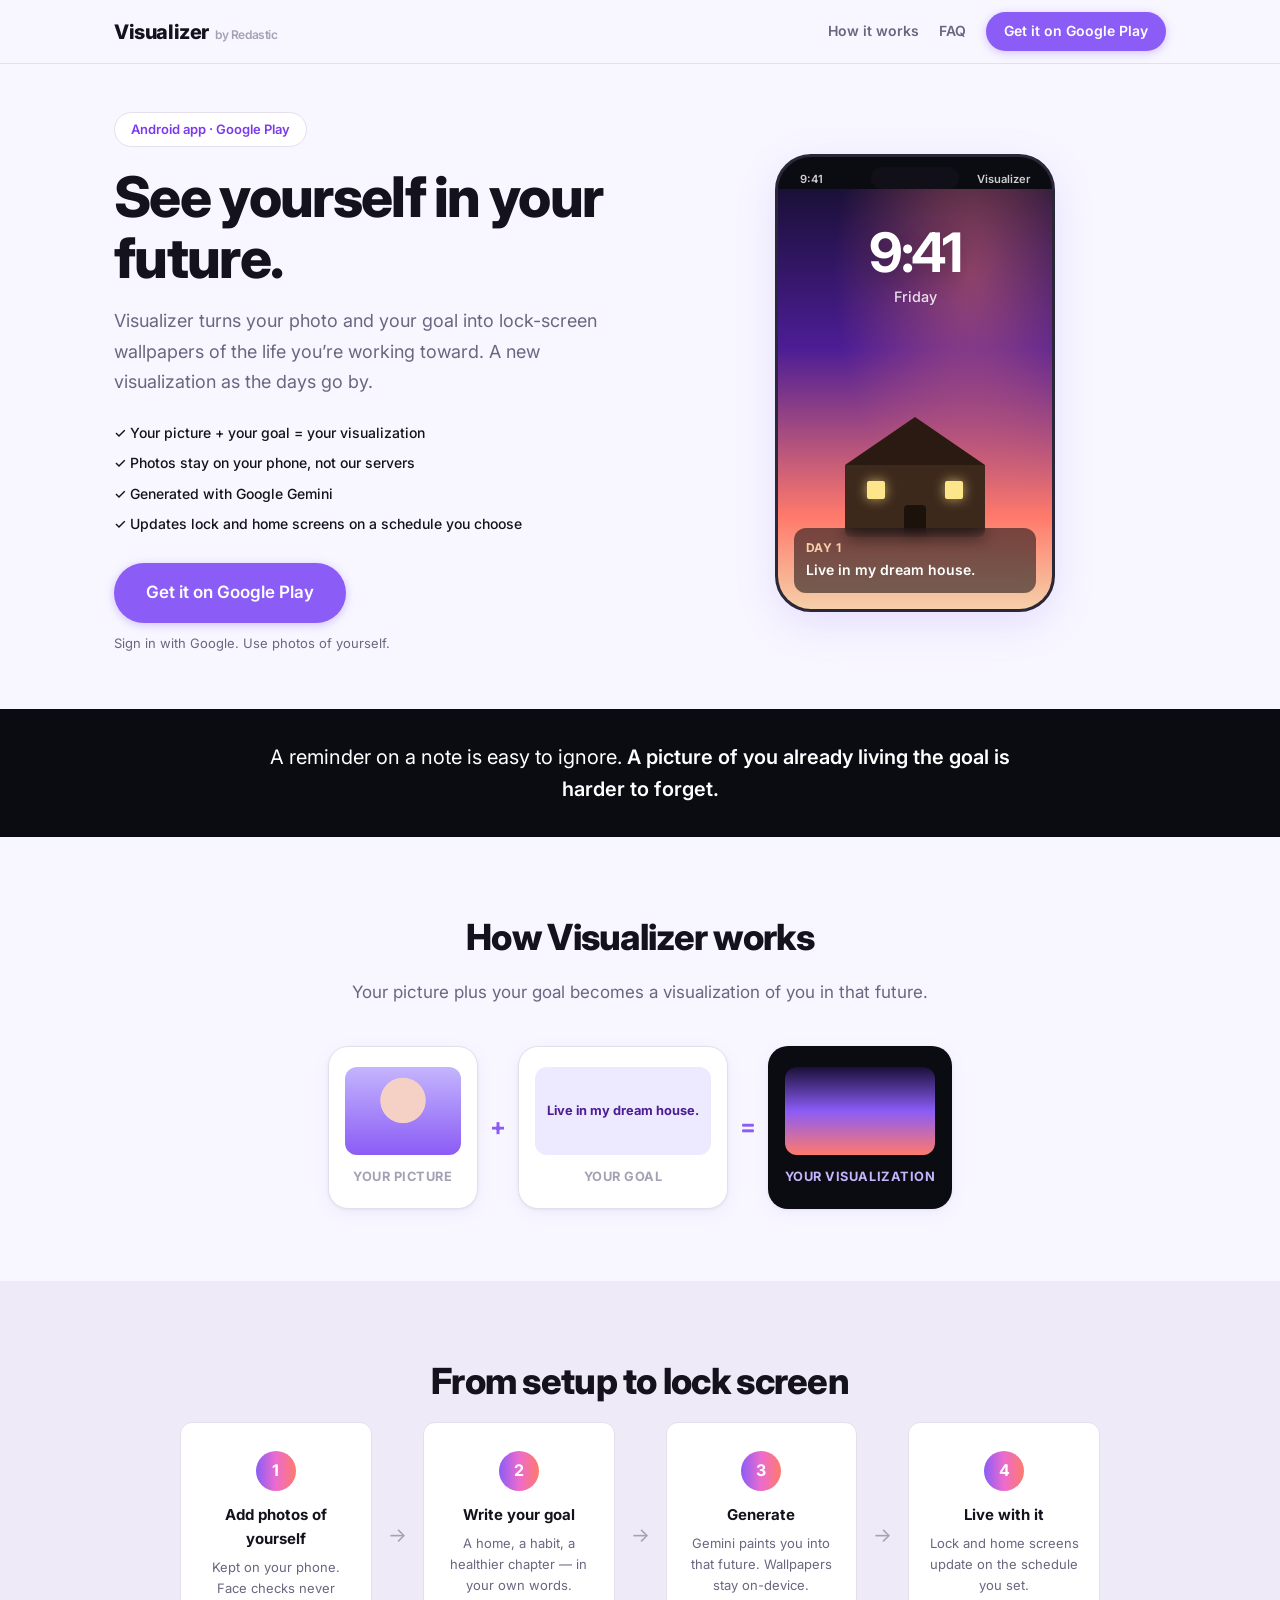
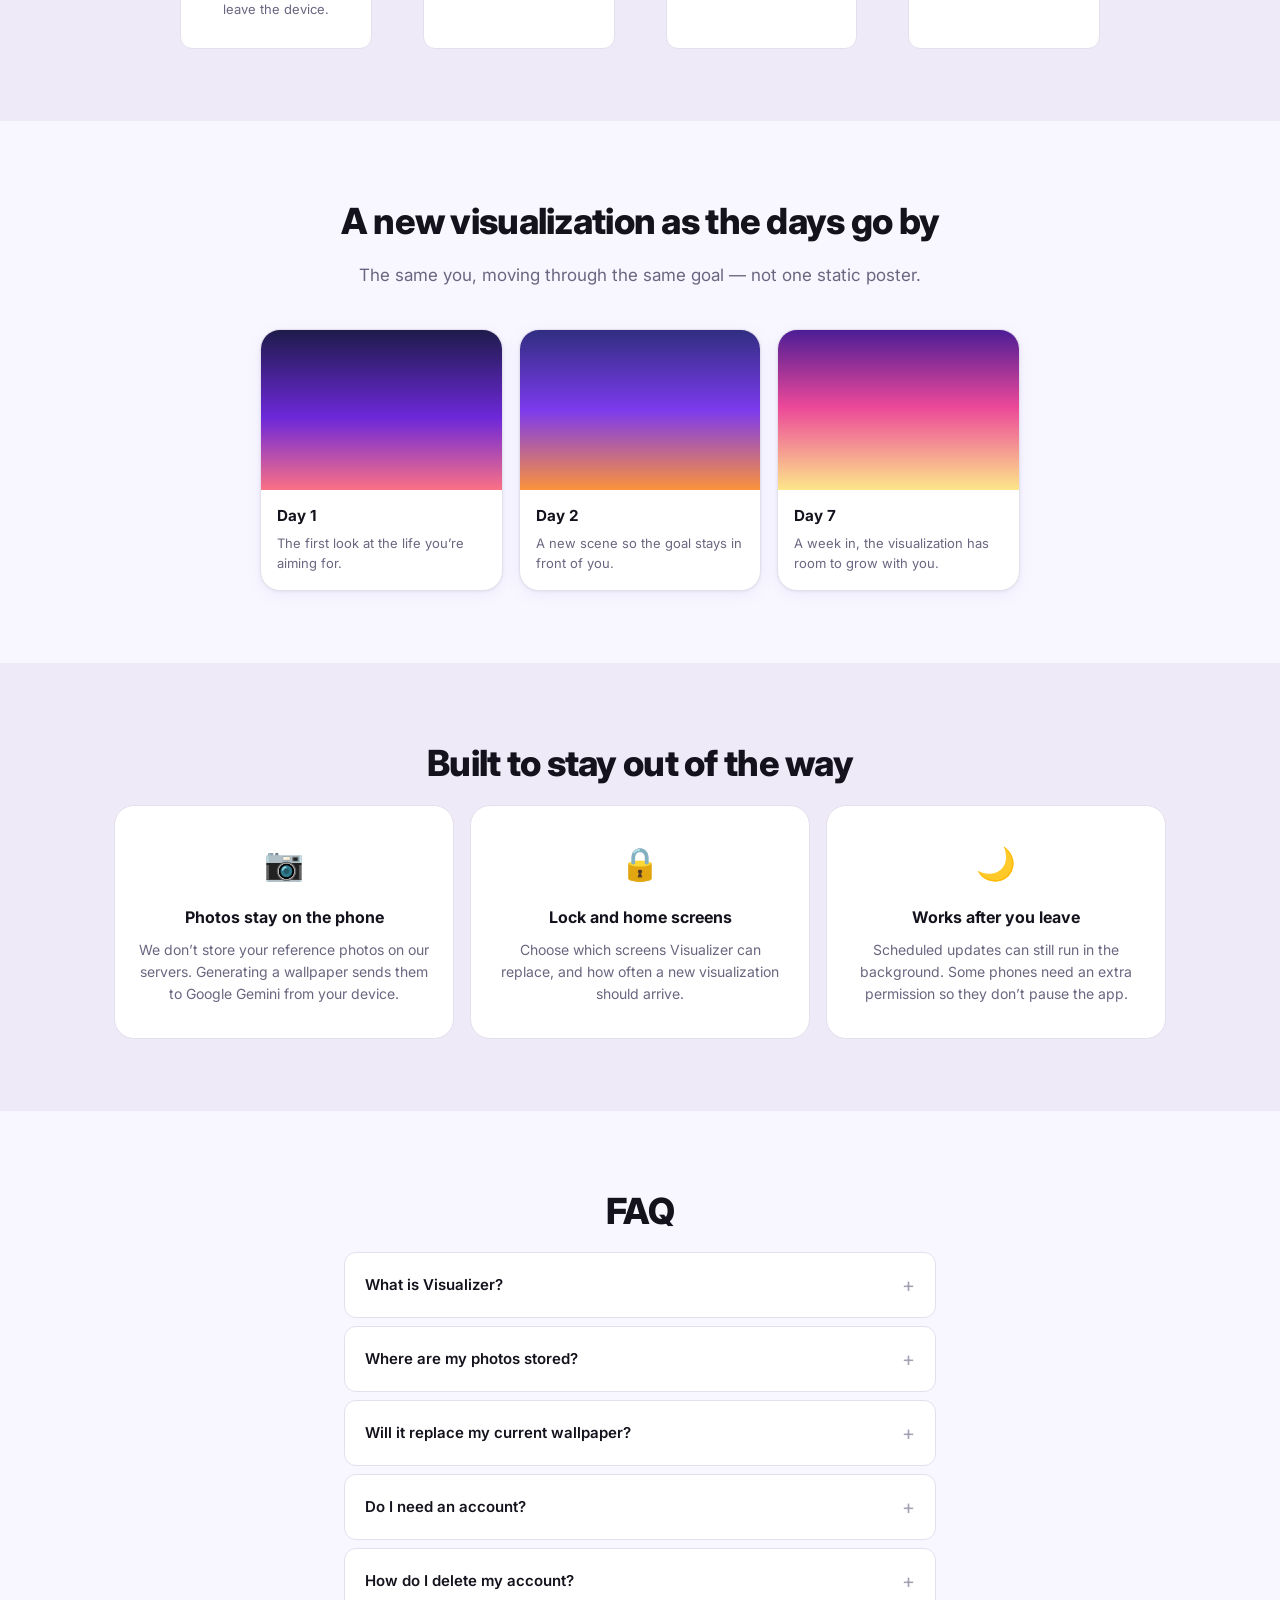
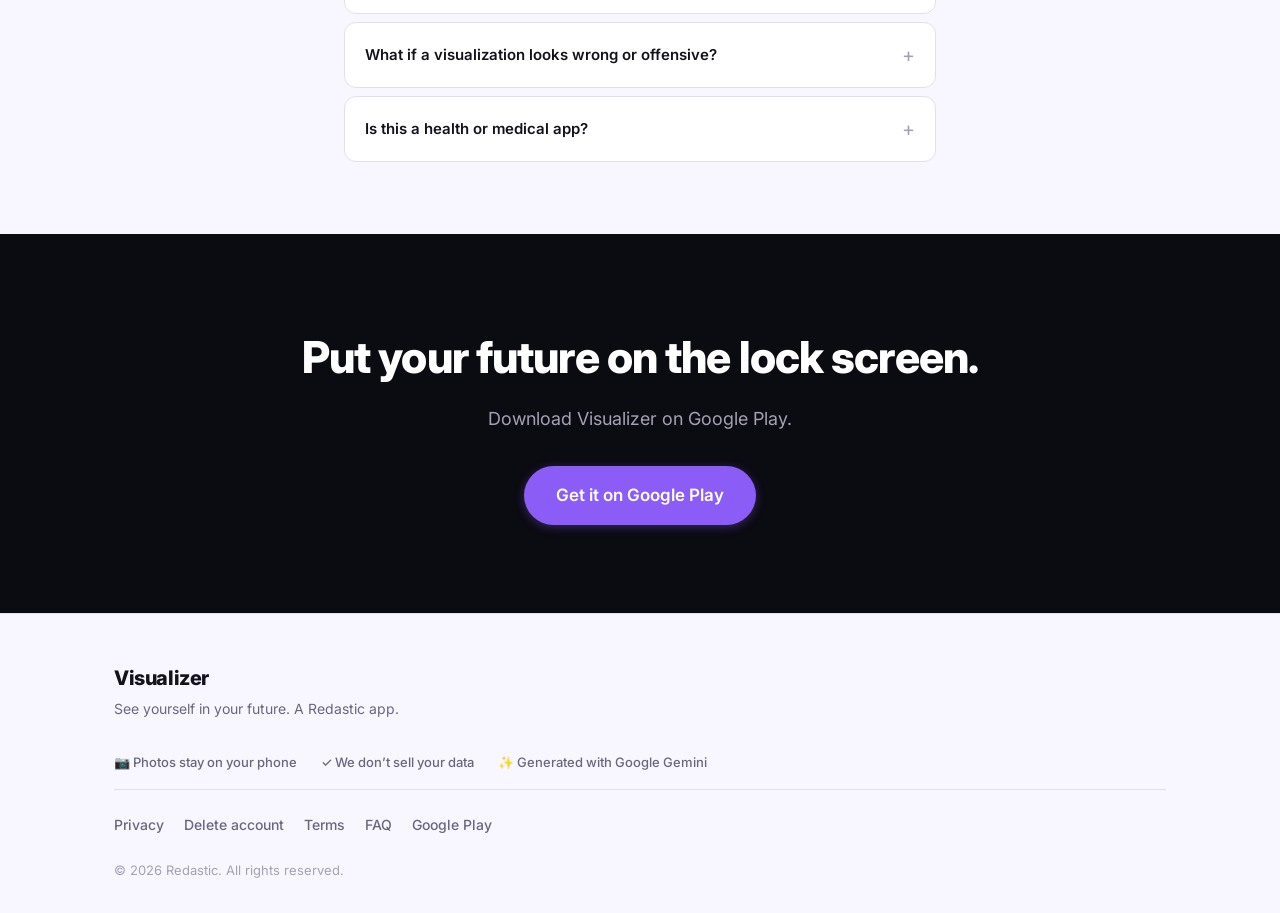
==== commit 3e52f39b: "Update Visualizer legal pages for in-app reporting and restricted AI content. Play Console URLs need" ====
--- a/index.html
+++ b/index.html
@@ -220,6 +220,10 @@
           <p>In the app: Settings → Delete account. You can also request deletion by email from the <a href="data-deletion/index.html">data deletion page</a>.</p>
         </details>
         <details class="faq-item reveal">
+          <summary>What if a visualization looks wrong or offensive?</summary>
+          <p>Open it full screen and tap Report. That flags it for us without leaving the app and removes it from your gallery. Visualizations are AI-generated and labeled in the app.</p>
+        </details>
+        <details class="faq-item reveal">
           <summary>Is this a health or medical app?</summary>
           <p>No. If you type a health, weight, or fitness goal, that text is used only to personalize wallpaper prompts — not as medical advice or Health Connect data.</p>
         </details>
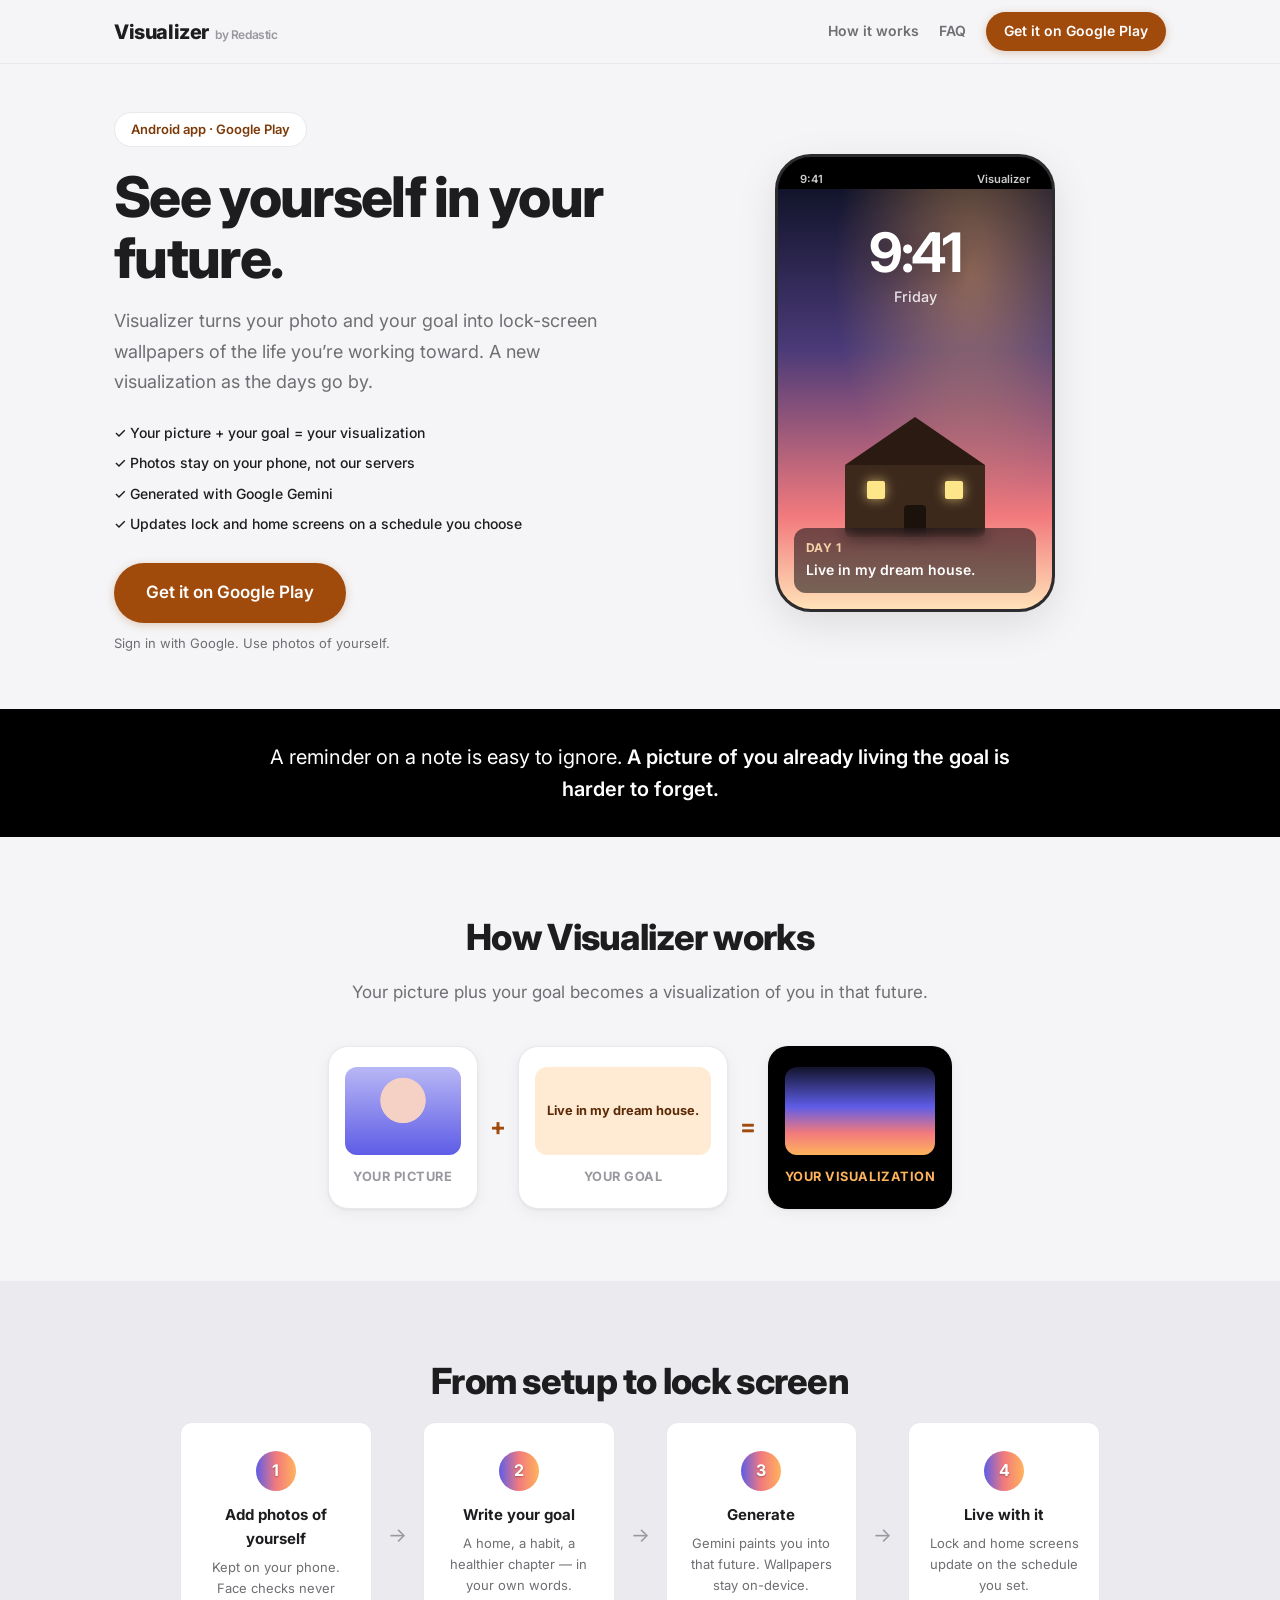
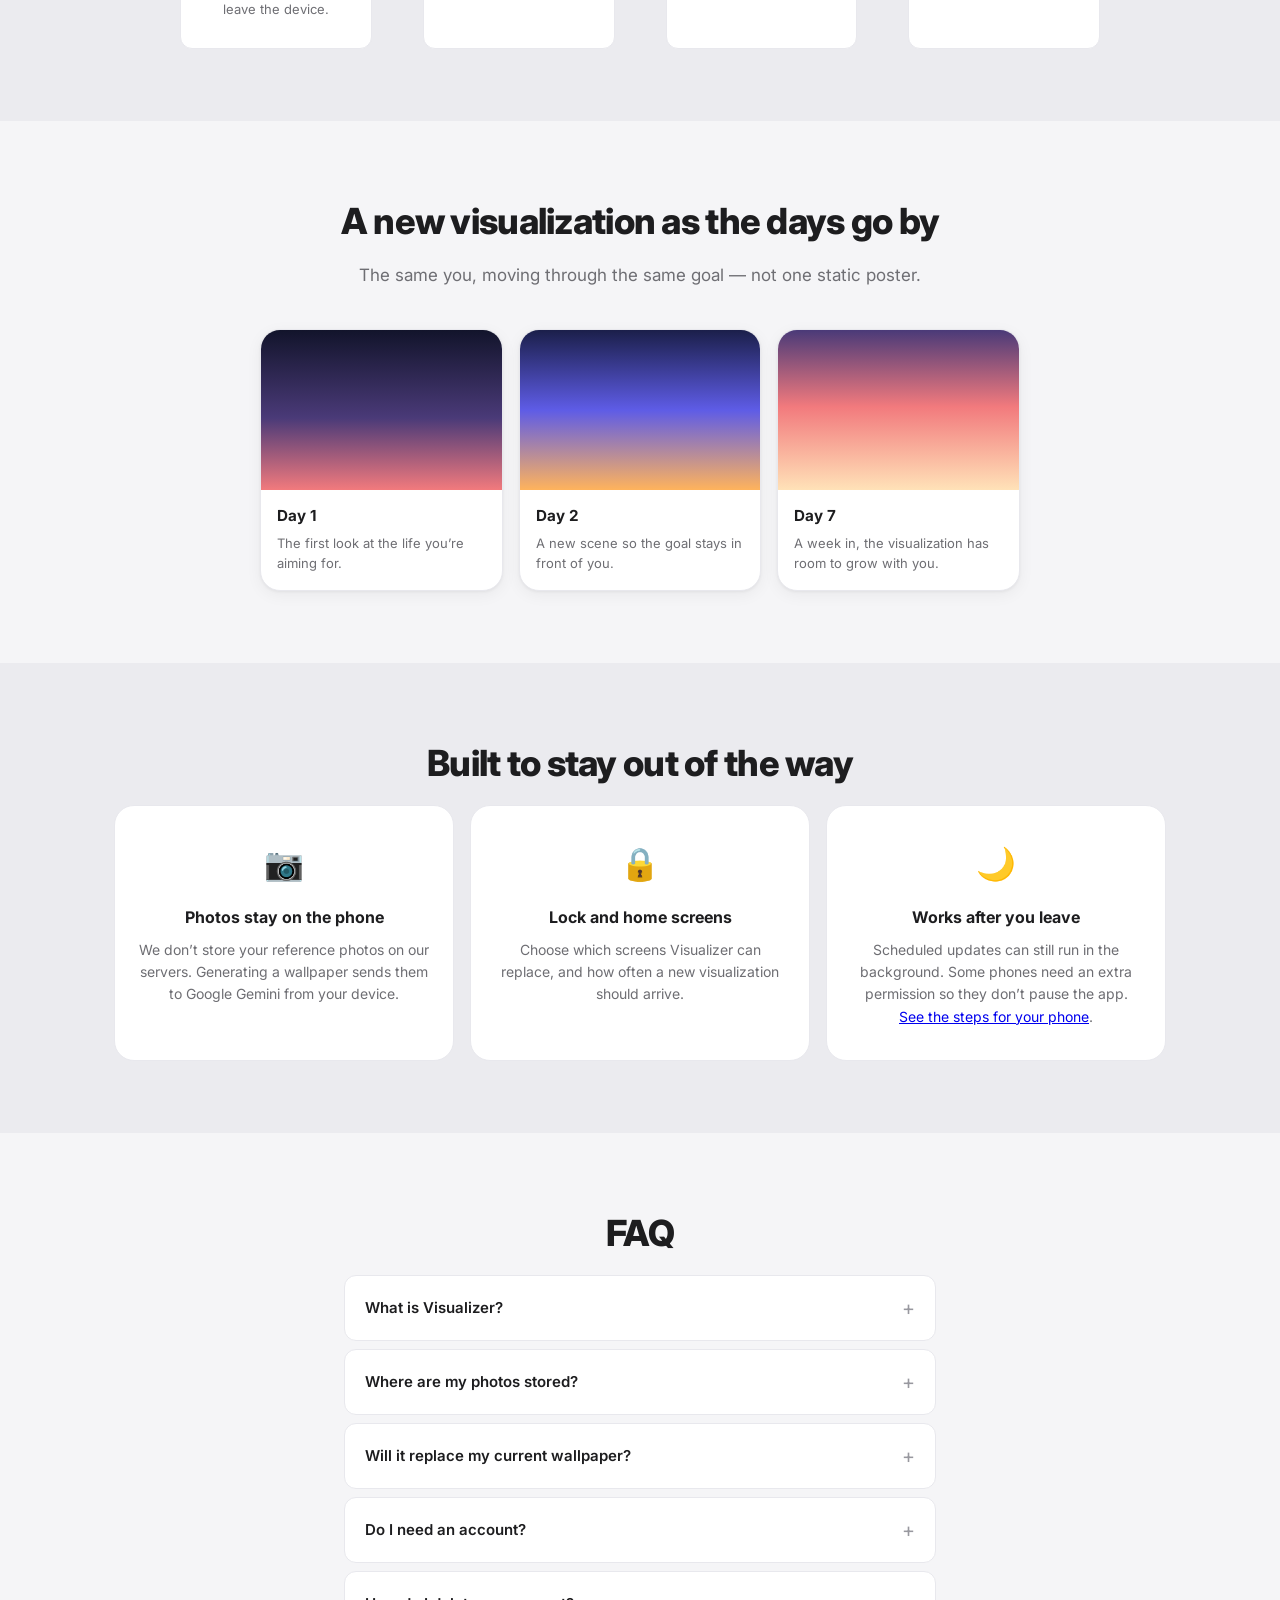
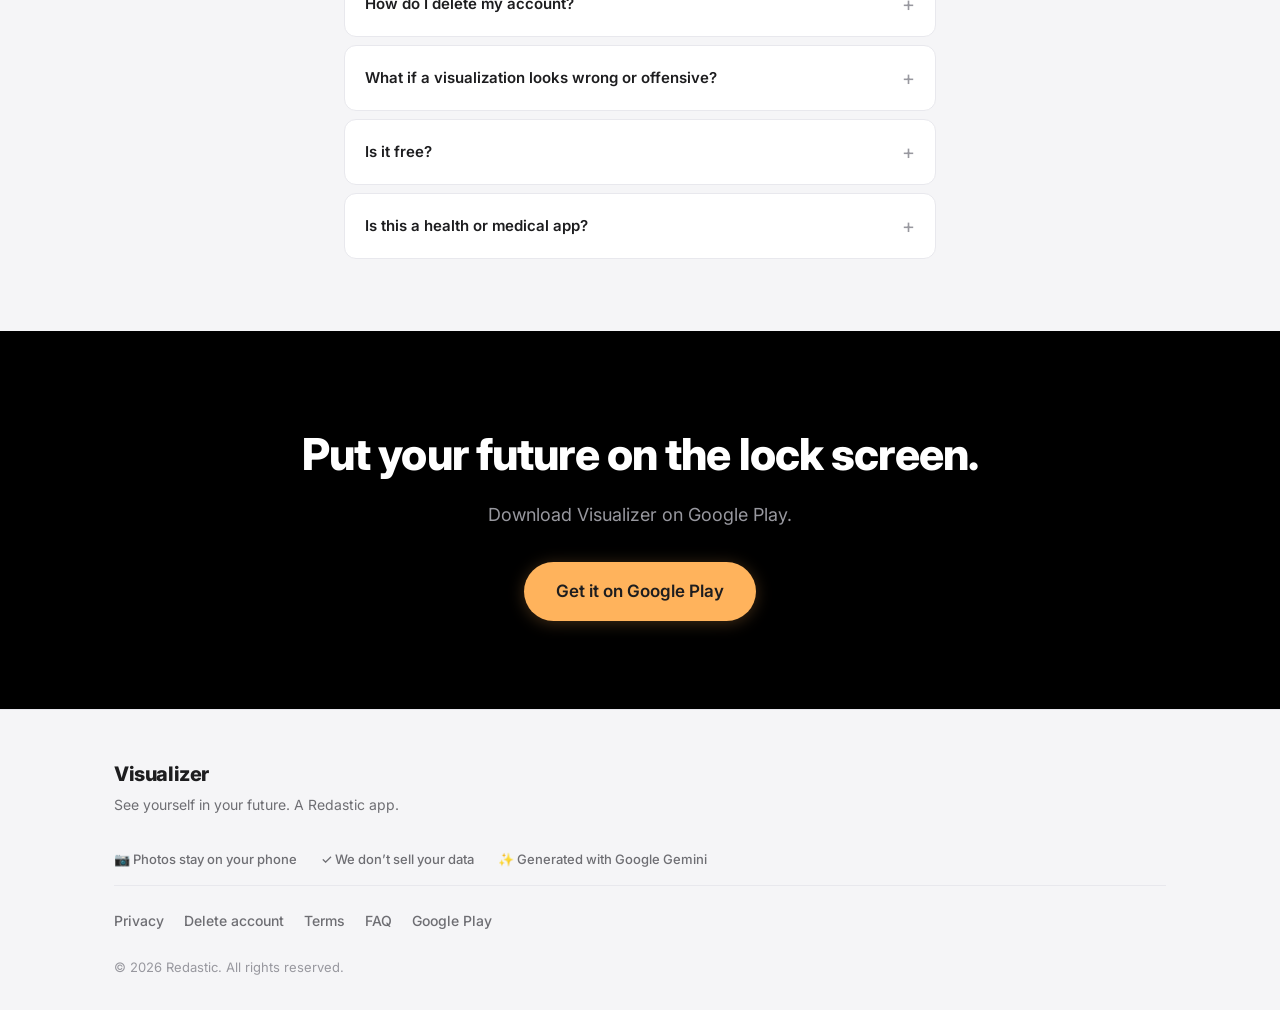
==== commit 541c1c7d: "Bring the site in line with app 1.0.19 and the backend - Add /background-help/, the page the backend" ====
--- a/index.html
+++ b/index.html
@@ -189,7 +189,7 @@
         <div class="why-card reveal">
           <span class="why-icon">🌙</span>
           <h3>Works after you leave</h3>
-          <p>Scheduled updates can still run in the background. Some phones need an extra permission so they don’t pause the app.</p>
+          <p>Scheduled updates can still run in the background. Some phones need an extra permission so they don’t pause the app. <a href="background-help/">See the steps for your phone</a>.</p>
         </div>
       </div>
     </div>
@@ -209,19 +209,23 @@
         </details>
         <details class="faq-item reveal">
           <summary>Will it replace my current wallpaper?</summary>
-          <p>Yes, on the screens you allow — lock, home, or both. You set that during setup and can change it later in Settings.</p>
+          <p>Yes, on the screens you allow — lock, home, or both. You set that during setup and can change it later in Profile → Wallpaper settings.</p>
         </details>
         <details class="faq-item reveal">
           <summary>Do I need an account?</summary>
-          <p>Yes. Sign in with Google so we can save your goal and account. You must be 13 or older.</p>
+          <p>Yes. Sign in with Google so we can save your goal and account. You must be 18 or older.</p>
         </details>
         <details class="faq-item reveal">
           <summary>How do I delete my account?</summary>
-          <p>In the app: Settings → Delete account. You can also request deletion by email from the <a href="data-deletion/index.html">data deletion page</a>.</p>
+          <p>In the app: Profile → Delete account. You can also request deletion by email from the <a href="data-deletion/index.html">data deletion page</a>.</p>
         </details>
         <details class="faq-item reveal">
           <summary>What if a visualization looks wrong or offensive?</summary>
           <p>Open it full screen and tap Report. That flags it for us without leaving the app and removes it from your gallery. Visualizations are AI-generated and labeled in the app.</p>
+        </details>
+        <details class="faq-item reveal">
+          <summary>Is it free?</summary>
+          <p>Your 7-day free trial starts with your first wallpaper and needs no payment details. After that, new and automatic wallpapers need Visualizer Plus, a monthly or yearly subscription through Google Play. Google Play shows the price in your currency before you buy, and you can cancel any time in Google Play.</p>
         </details>
         <details class="faq-item reveal">
           <summary>Is this a health or medical app?</summary>
--- a/css/styles.css
+++ b/css/styles.css
@@ -2,23 +2,26 @@
 *, *::before, *::after { box-sizing: border-box; margin: 0; padding: 0; }
 
 :root {
-  --bg: #f8f7ff;
-  --bg-alt: #efeaf8;
+  /* Dawn palette, shared with the app (ui/theme/Color.kt): neutral canvas,
+     one sunrise accent, and a blue hour → horizon rose → first light glow. */
+  --bg: #f5f5f7;
+  --bg-alt: #ebebef;
   --surface: #ffffff;
-  --text: #14121c;
-  --text-muted: #6b6680;
-  --text-light: #a5a1b5;
-  --border: #e4dfec;
-  --accent: #8b5cf6;
-  --accent-dark: #7c3aed;
-  --coral: #ff7a6b;
-  --pink: #ec6bce;
-  --midnight: #0b0b12;
+  --text: #1d1d1f;
+  --text-muted: #6e6e73;
+  --text-light: #98989f;
+  --border: #e8e8ed;
+  --accent: #a04a0c;
+  --accent-dark: #7d3a08;
+  --blue-hour: #5e5ce6;
+  --horizon-rose: #f27a7d;
+  --first-light: #ffb35c;
+  --midnight: #000000;
   --radius: 12px;
   --radius-lg: 20px;
-  --shadow: 0 1px 3px rgba(11, 11, 18, .06), 0 4px 16px rgba(139, 92, 246, .08);
-  --shadow-lg: 0 12px 40px rgba(139, 92, 246, .16);
-  --glow: linear-gradient(90deg, #8b5cf6, #ec6bce, #ff7a6b);
+  --shadow: 0 1px 3px rgba(0, 0, 0, .05), 0 4px 16px rgba(0, 0, 0, .05);
+  --shadow-lg: 0 12px 40px rgba(0, 0, 0, .10);
+  --glow: linear-gradient(90deg, #5e5ce6, #f27a7d, #ffb35c);
   --font: 'Inter', -apple-system, BlinkMacSystemFont, 'Segoe UI', sans-serif;
   --max-width: 1100px;
   --nav-height: 64px;
@@ -47,7 +50,7 @@
   position: sticky;
   top: 0;
   z-index: 100;
-  background: rgba(248, 247, 255, .9);
+  background: rgba(245, 245, 247, .85);
   backdrop-filter: blur(12px);
   -webkit-backdrop-filter: blur(12px);
   border-bottom: 1px solid var(--border);
@@ -117,12 +120,12 @@
   background: var(--accent);
   color: #fff;
   padding: 12px 24px;
-  box-shadow: 0 2px 10px rgba(139, 92, 246, .35);
+  box-shadow: 0 2px 10px rgba(160, 74, 12, .25);
 }
 
 .btn-primary:hover {
   background: var(--accent-dark);
-  box-shadow: 0 8px 24px rgba(139, 92, 246, .4);
+  box-shadow: 0 8px 24px rgba(160, 74, 12, .3);
 }
 
 .btn-lg { padding: 16px 32px; font-size: 1.0625rem; }
@@ -244,7 +247,7 @@
   border-radius: 36px;
   overflow: hidden;
   box-shadow: var(--shadow-lg);
-  border: 3px solid #2a2838;
+  border: 3px solid #2c2c2e;
   position: relative;
 }
 
@@ -256,7 +259,7 @@
   transform: translateX(-50%);
   width: 88px;
   height: 22px;
-  background: #111018;
+  background: #000000;
   border-radius: 12px;
   z-index: 2;
 }
@@ -274,8 +277,8 @@
   position: relative;
   height: 420px;
   background:
-    radial-gradient(ellipse at 70% 20%, rgba(255, 122, 107, .45), transparent 50%),
-    linear-gradient(180deg, #1a1038 0%, #4c1d95 38%, #ff7a6b 78%, #f5d0a9 100%);
+    radial-gradient(ellipse at 70% 20%, rgba(255, 179, 92, .45), transparent 50%),
+    linear-gradient(180deg, #12142b 0%, #4a3a78 38%, #f27a7d 78%, #ffe2b8 100%);
   display: flex;
   flex-direction: column;
   align-items: center;
@@ -403,15 +406,15 @@
 .formula-photo {
   background:
     radial-gradient(circle at 50% 38%, #f5d0c5 0 28%, transparent 29%),
-    linear-gradient(180deg, #c4b5fd 0%, #8b5cf6 100%);
+    linear-gradient(180deg, #b8b7f5 0%, #5e5ce6 100%);
 }
 
 .formula-goal {
   display: flex;
   align-items: center;
   justify-content: center;
-  background: #ede9fe;
-  color: #4c1d95;
+  background: #ffebd3;
+  color: #5c2a06;
   font-size: .8rem;
   font-weight: 700;
   padding: 12px;
@@ -420,7 +423,7 @@
 
 .formula-result-visual {
   background:
-    linear-gradient(180deg, #1a1038 0%, #8b5cf6 50%, #ff7a6b 100%);
+    linear-gradient(180deg, #12142b 0%, #5e5ce6 45%, #f27a7d 75%, #ffb35c 100%);
 }
 
 .formula-card h3 {
@@ -431,7 +434,7 @@
   color: var(--text-light);
 }
 
-.formula-card.is-result h3 { color: #c4b5fd; }
+.formula-card.is-result h3 { color: #ffb35c; }
 
 .formula-op {
   font-size: 1.5rem;
@@ -460,9 +463,9 @@
   height: 160px;
 }
 
-.day-1 { background: linear-gradient(180deg, #1e1b4b 0%, #6d28d9 55%, #fb7185 100%); }
-.day-2 { background: linear-gradient(180deg, #312e81 0%, #7c3aed 50%, #fb923c 100%); }
-.day-7 { background: linear-gradient(180deg, #4c1d95 0%, #ec4899 48%, #fde68a 100%); }
+.day-1 { background: linear-gradient(180deg, #12142b 0%, #4a3a78 55%, #f27a7d 100%); }
+.day-2 { background: linear-gradient(180deg, #1b1f4a 0%, #5e5ce6 50%, #ffb35c 100%); }
+.day-7 { background: linear-gradient(180deg, #4a3a78 0%, #f27a7d 48%, #ffe2b8 100%); }
 
 .day-card h3 {
   padding: 14px 16px 4px;
@@ -507,6 +510,7 @@
   border-radius: 50%;
   background: var(--glow);
   color: #fff;
+  text-shadow: 0 1px 2px rgba(0, 0, 0, .3);
   display: flex;
   align-items: center;
   justify-content: center;
@@ -642,6 +646,18 @@
 .cta-section .cta-actions {
   display: flex;
   justify-content: center;
+}
+
+/* On black, the app's dark-theme accent: amber with dark text. */
+.cta-section .btn-primary {
+  background: var(--first-light);
+  color: var(--text);
+  box-shadow: 0 2px 16px rgba(255, 179, 92, .25);
+}
+
+.cta-section .btn-primary:hover {
+  background: #ffc27a;
+  box-shadow: 0 8px 28px rgba(255, 179, 92, .35);
 }
 
 /* ── Footer ── */
